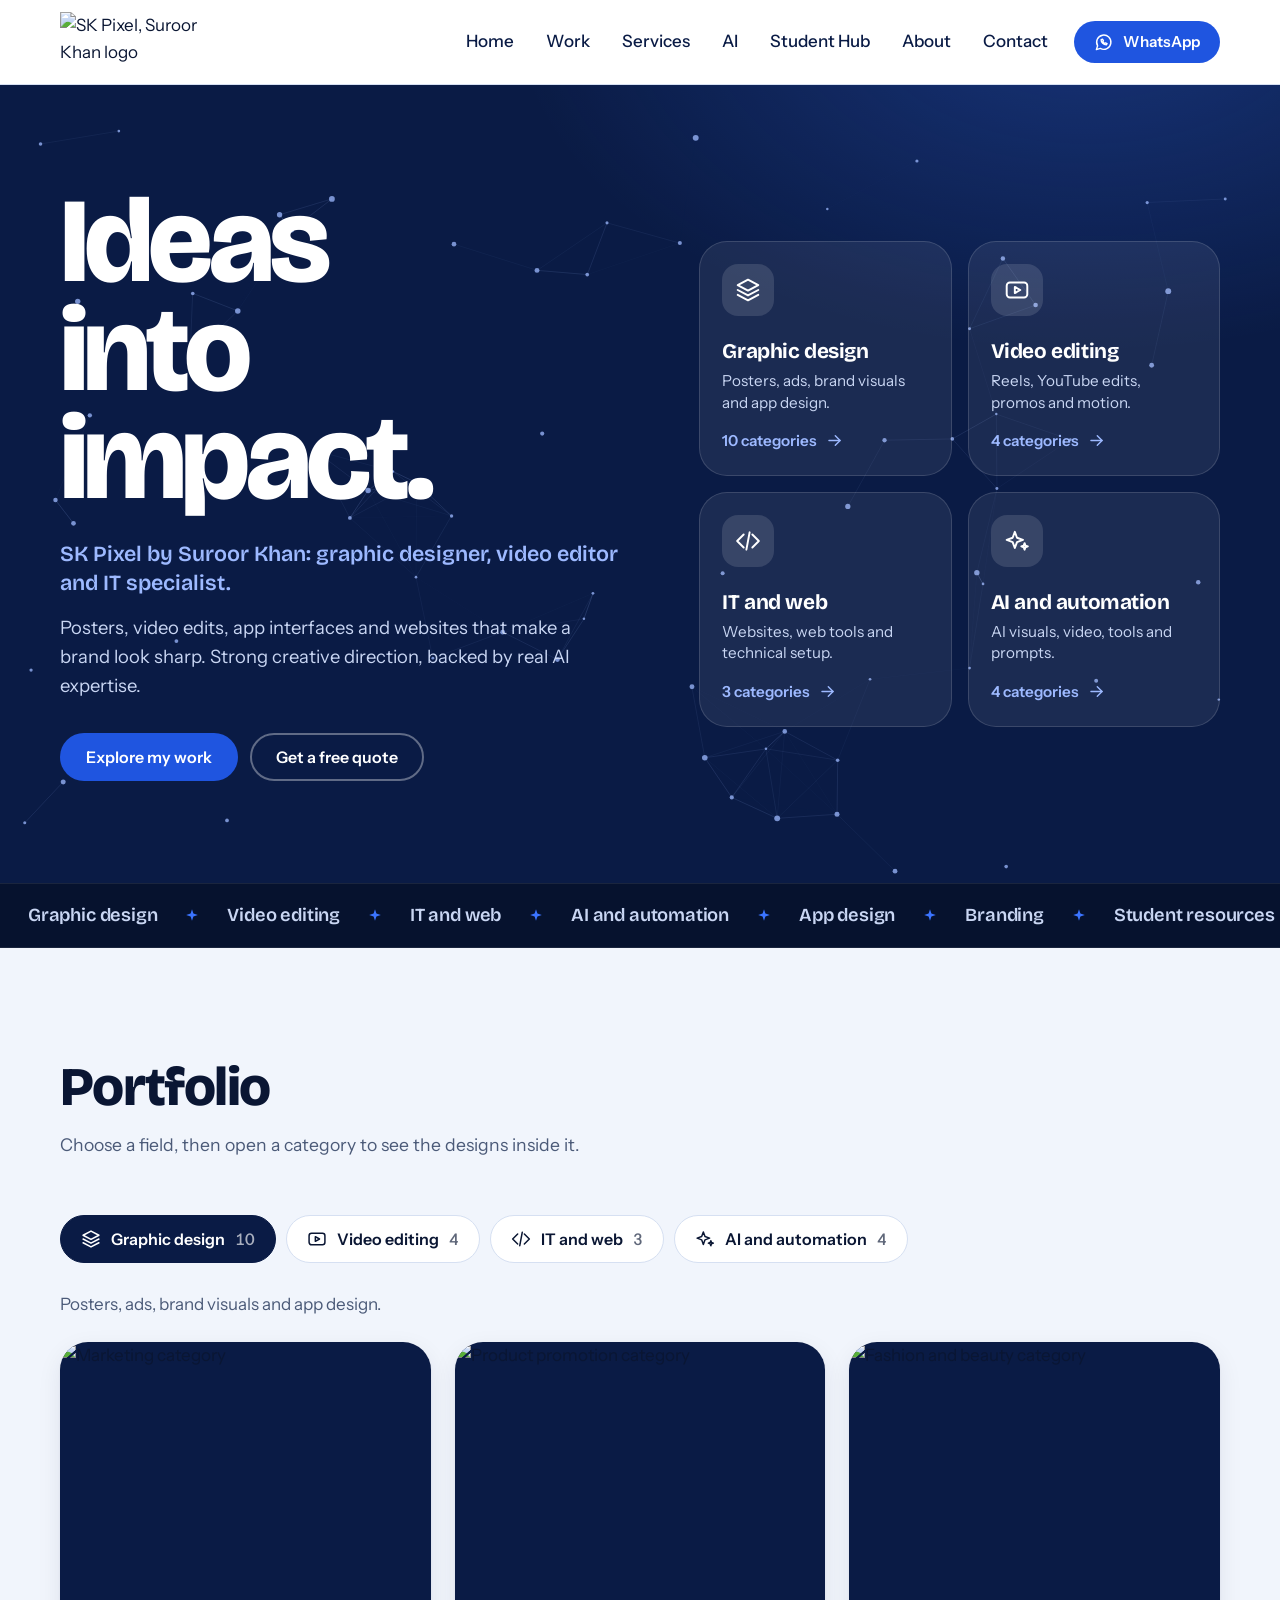
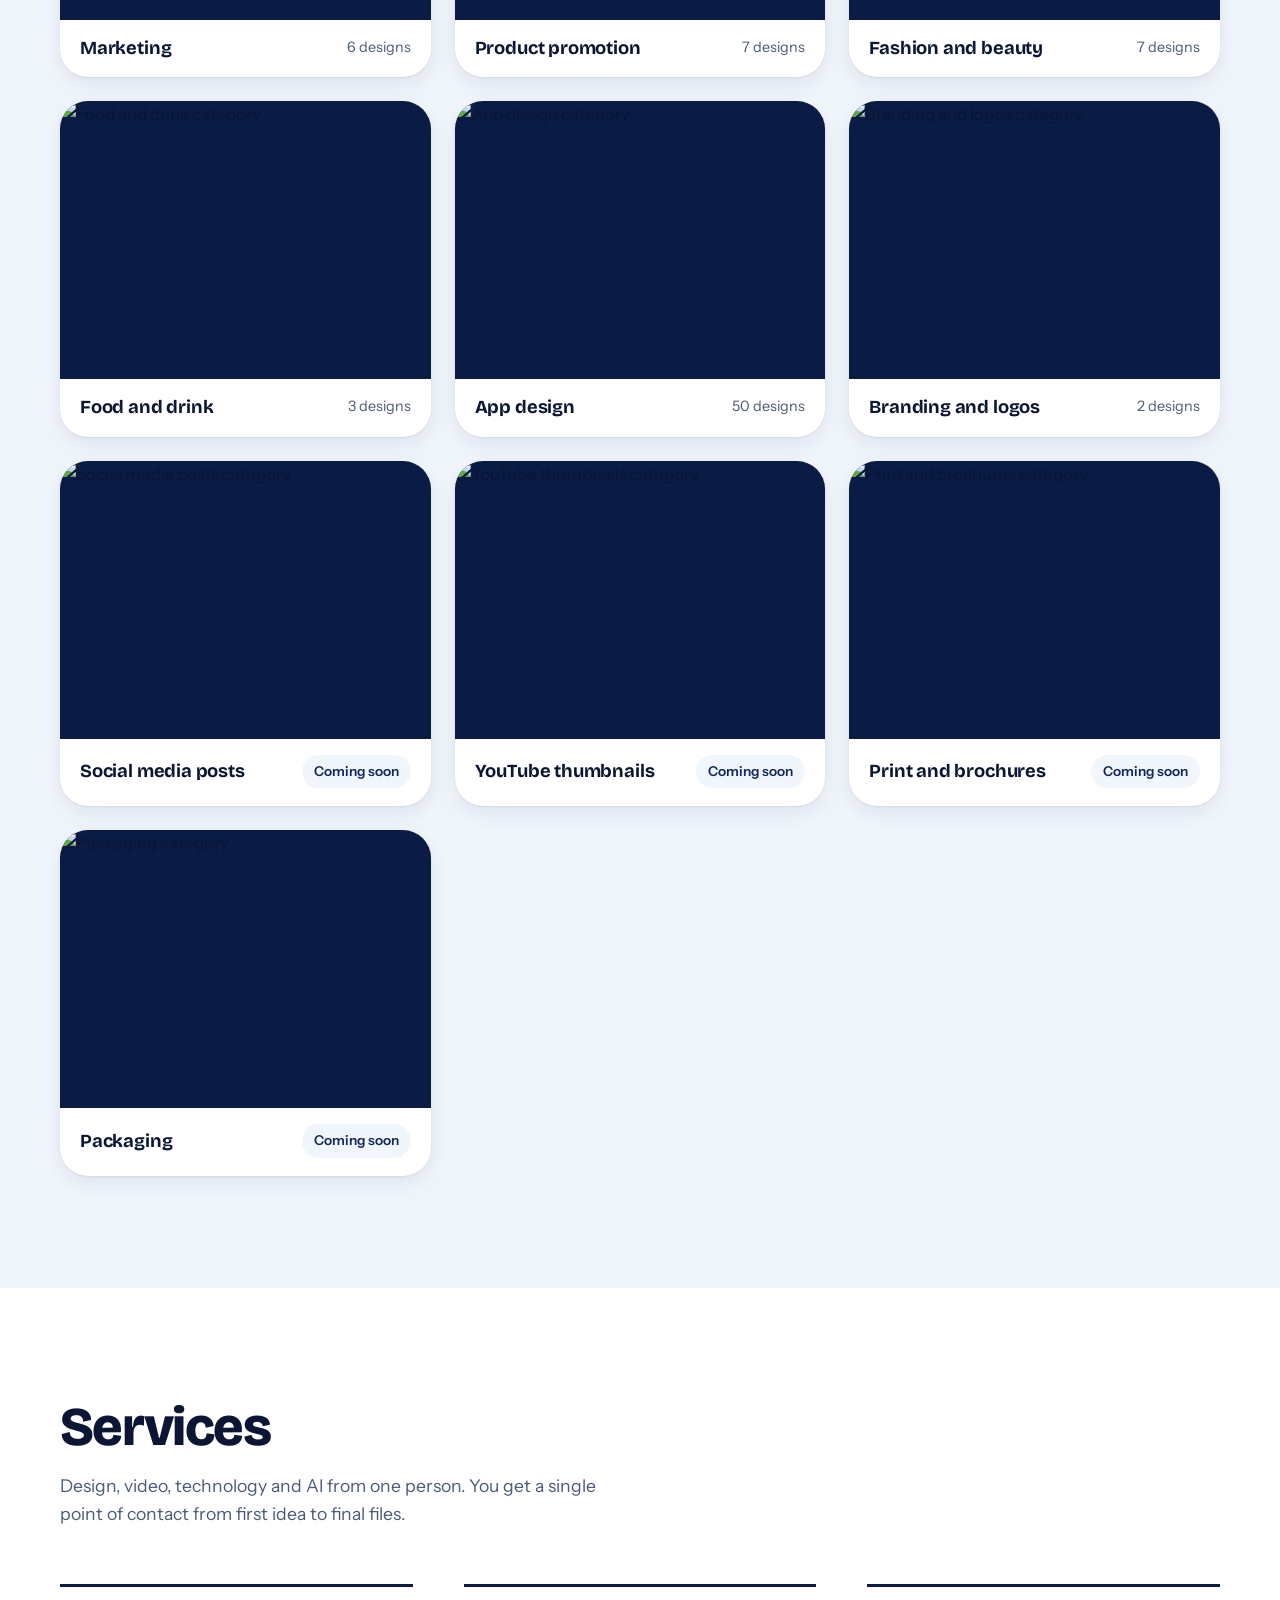
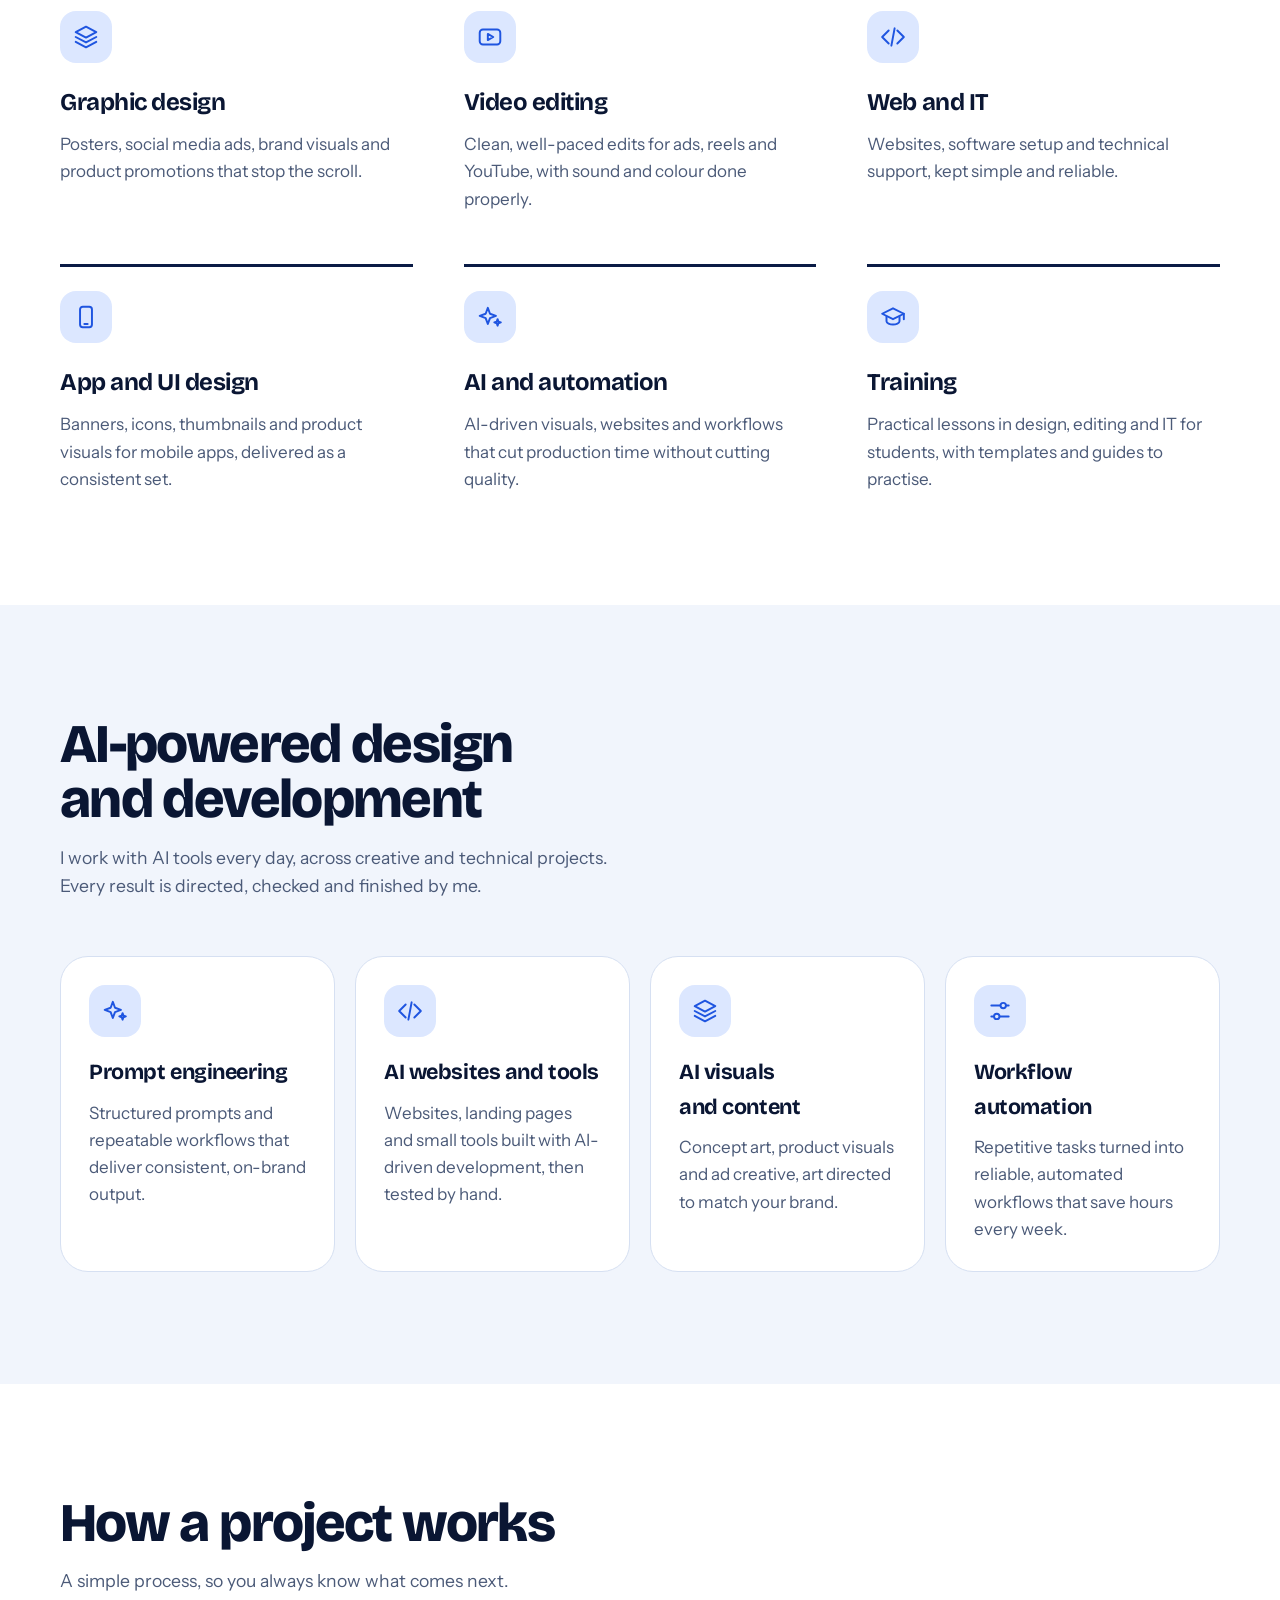
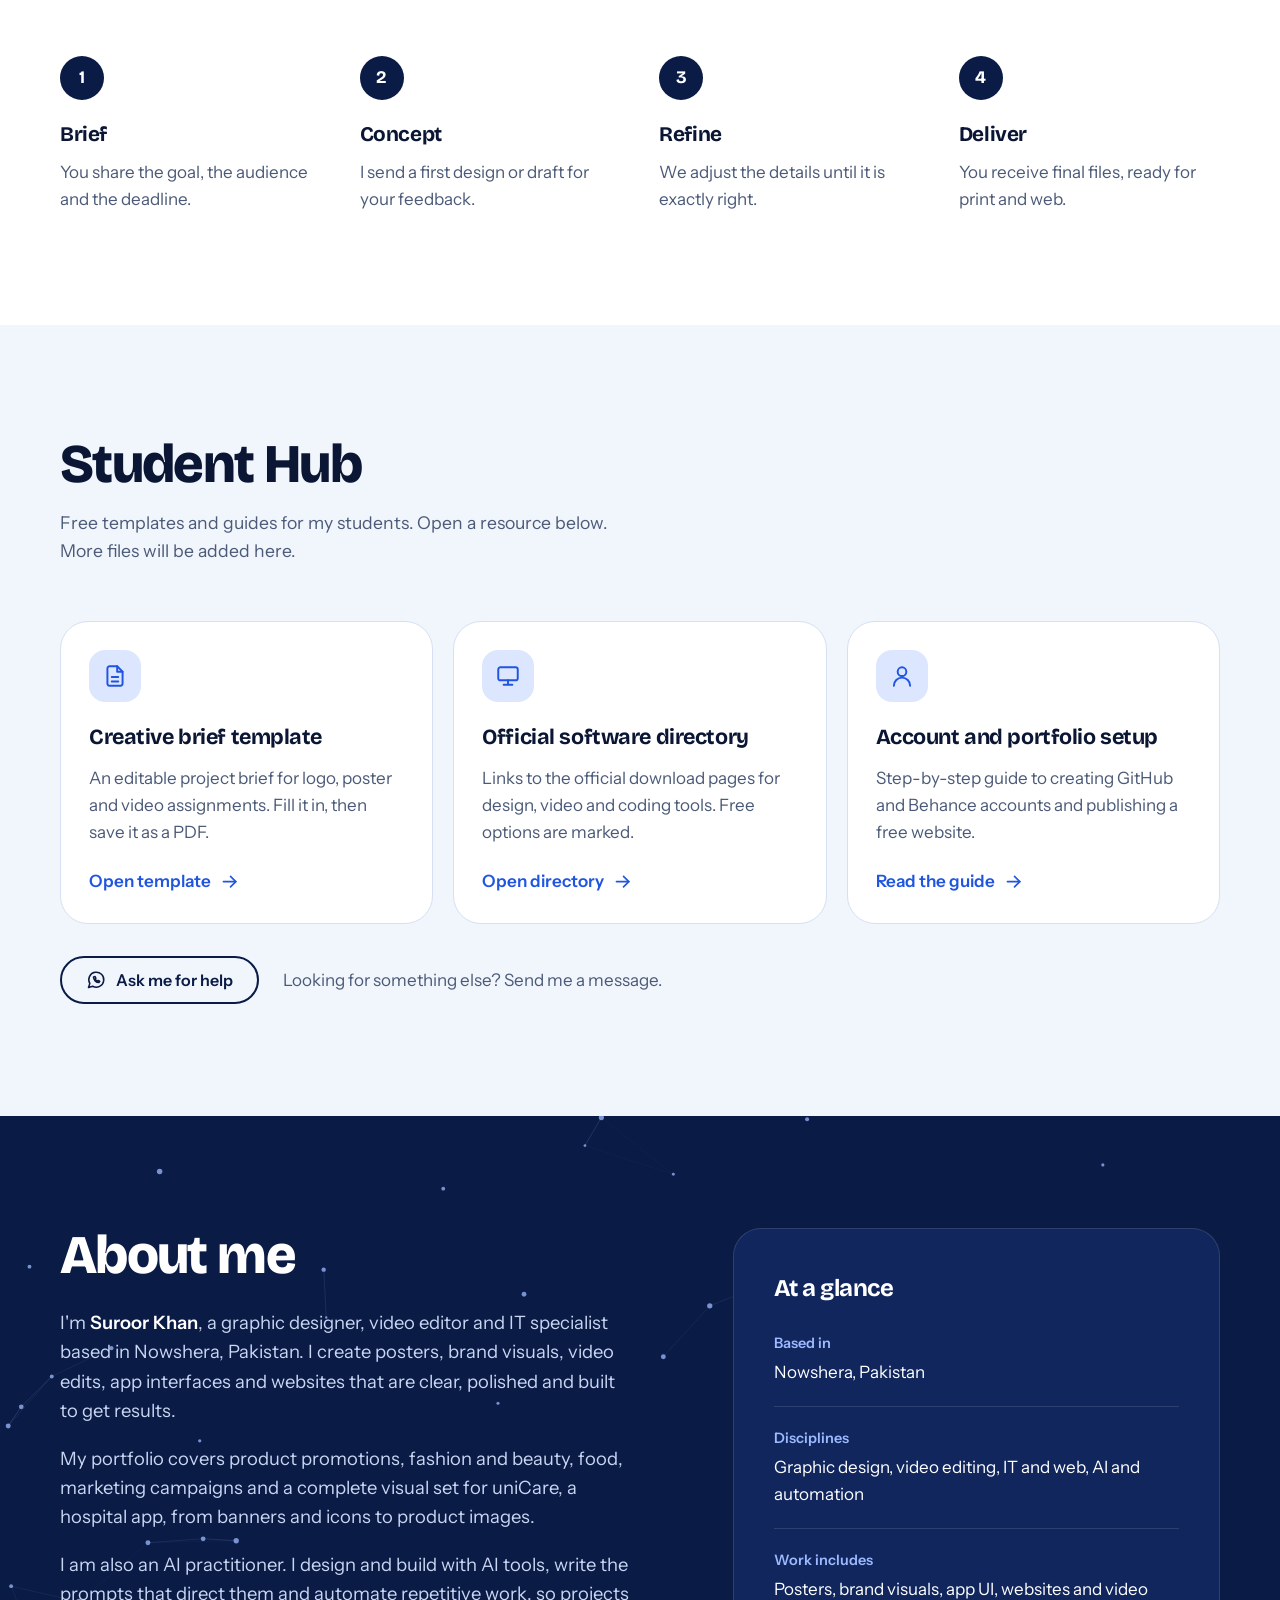
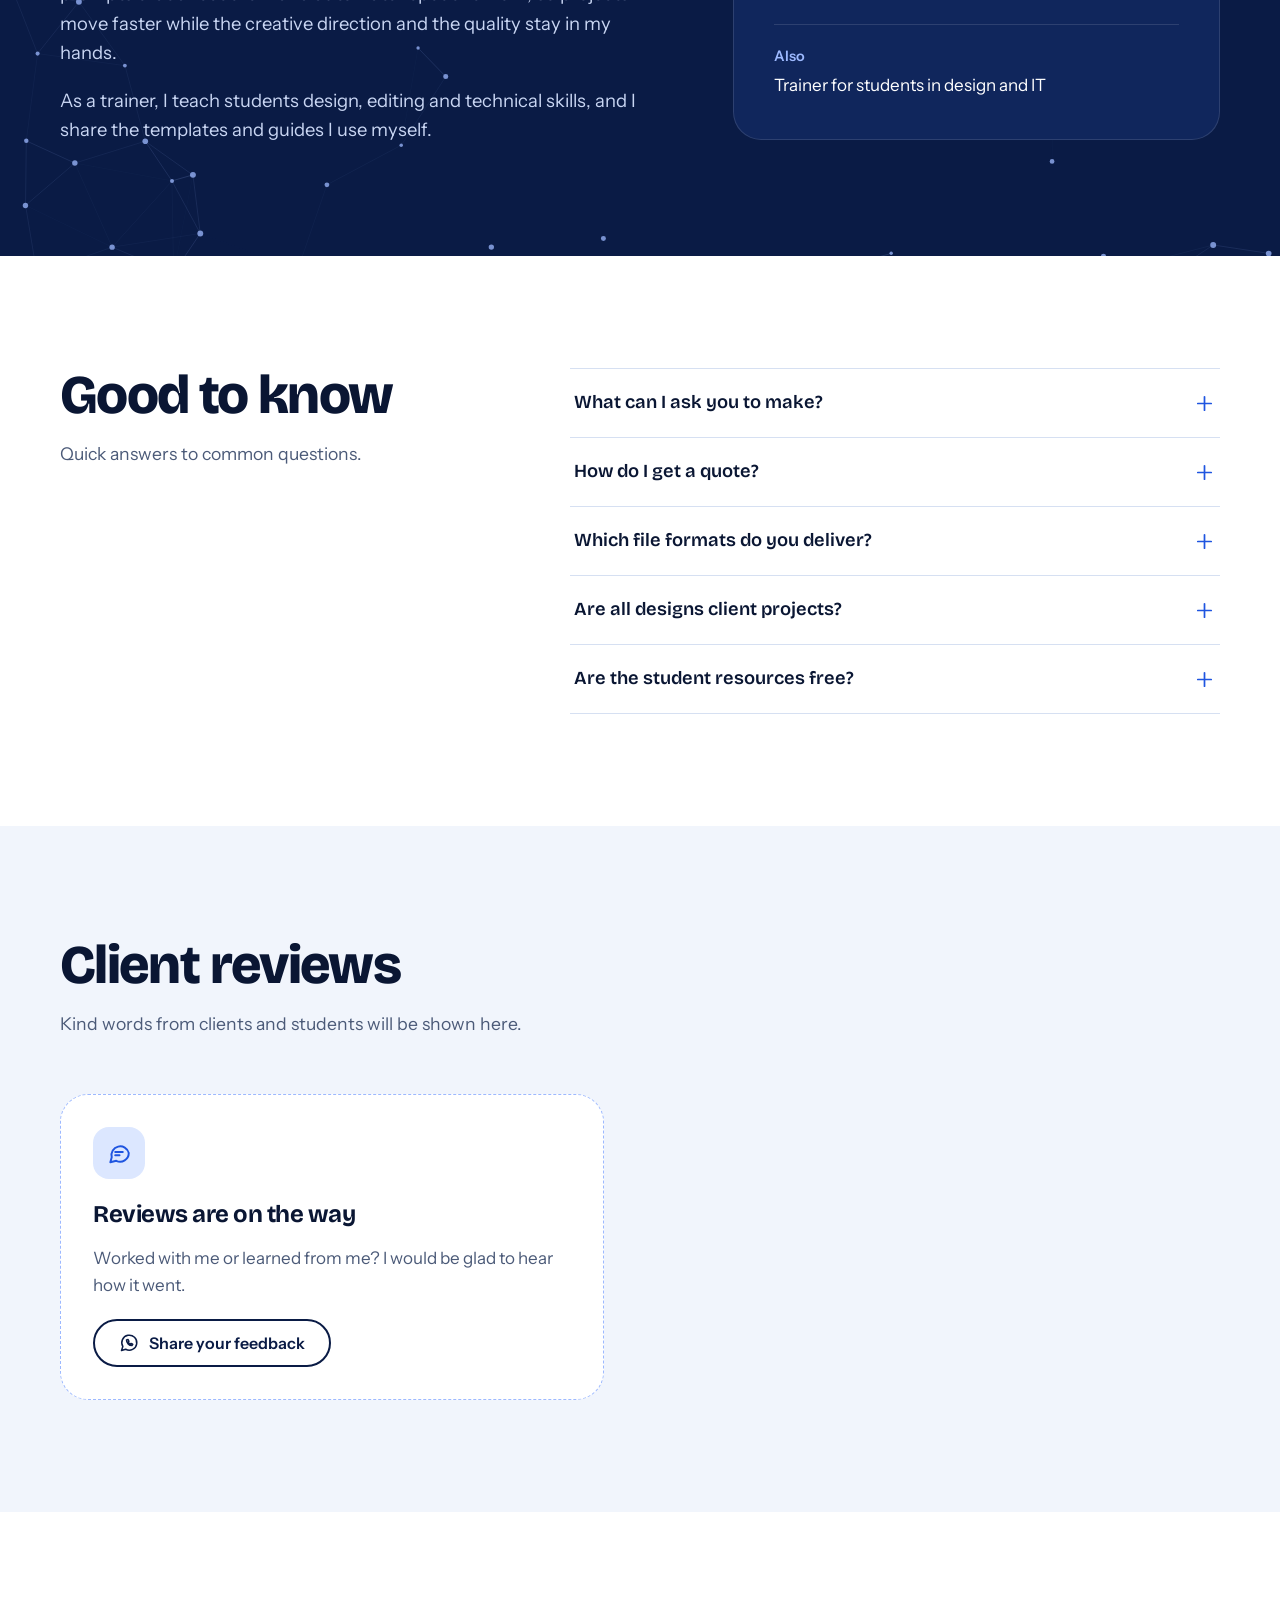
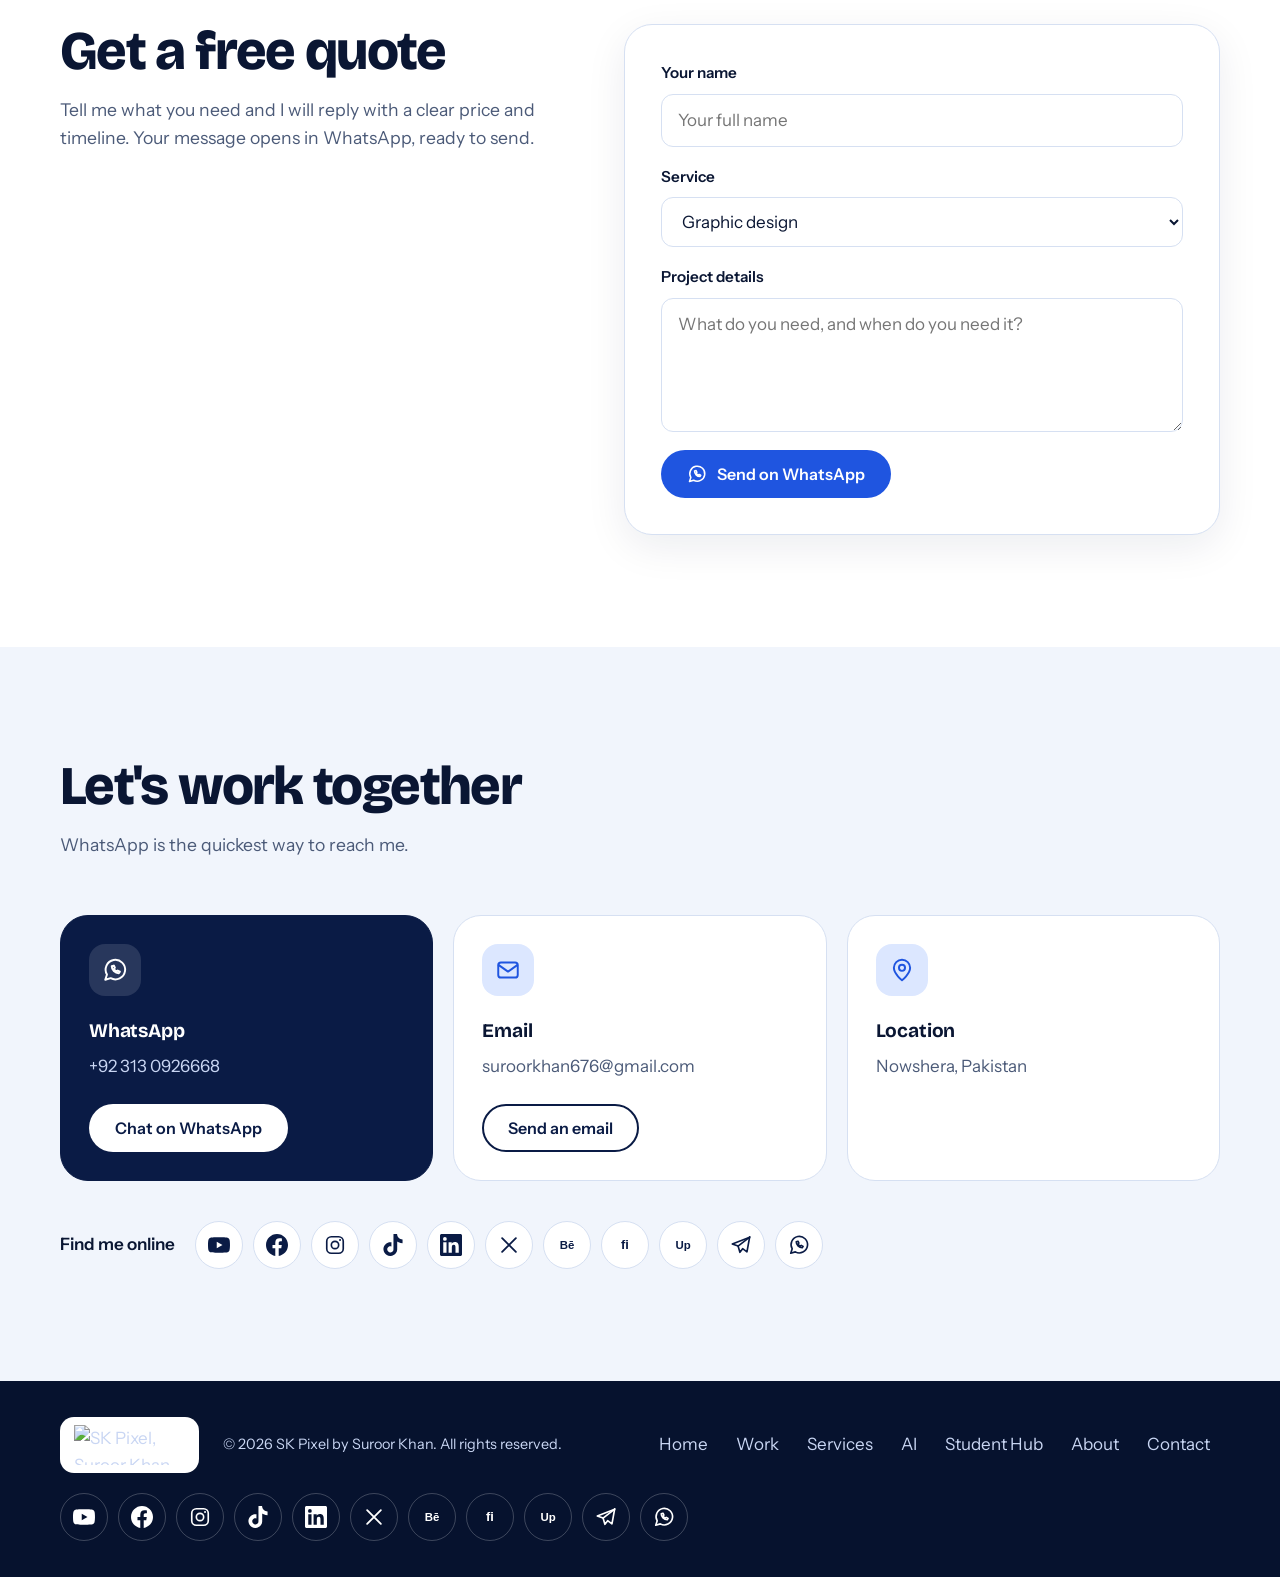
==== index.html @ ca590a4d "Add files via upload" ====
<!doctype html>
<html lang="en">
<head>
<meta charset="utf-8">
<meta name="viewport" content="width=device-width, initial-scale=1, viewport-fit=cover">
<meta name="claude:viewport-fit-sides" content="cover">
<title>SK Pixel | Graphic Designer, Video Editor &amp; IT Specialist in Nowshera</title>
<meta name="description" content="SK Pixel is the studio of Suroor Khan, a graphic designer, video editor and IT specialist in Nowshera, Pakistan. Posters, brand visuals, app design, video edits, websites and AI work, plus free guides for students.">
<meta name="author" content="Suroor Khan">
<meta name="robots" content="index,follow,max-image-preview:large">
<meta name="theme-color" content="#0a1b45">
<link rel="canonical" href="https://YOUR-SITE.com/">
<meta property="og:site_name" content="SK Pixel">
<meta property="og:title" content="SK Pixel | Suroor Khan, Graphic Designer, Video Editor and IT Specialist">
<meta property="og:description" content="Posters, brand visuals, app design, video edits, websites and AI work from Nowshera, Pakistan. Free guides for students in the Student Hub.">
<meta property="og:type" content="website">
<meta property="og:url" content="https://YOUR-SITE.com/">
<meta property="og:image" content="https://YOUR-SITE.com/og-image.png">
<meta property="og:image:width" content="1200">
<meta property="og:image:height" content="630">
<meta name="twitter:card" content="summary_large_image">
<meta name="twitter:title" content="SK Pixel | Suroor Khan">
<meta name="twitter:description" content="Graphic design, video editing, IT and AI work from Nowshera, Pakistan.">
<meta name="twitter:image" content="https://YOUR-SITE.com/og-image.png">
<link rel="icon" type="image/png" href="favicon.png">
<link rel="apple-touch-icon" href="apple-touch-icon.png">
<script type="application/ld+json">{"@context":"https://schema.org","@graph":[{"@type":"ProfessionalService","@id":"https://YOUR-SITE.com/#studio","name":"SK Pixel","alternateName":"SK Pixel by Suroor Khan","url":"https://YOUR-SITE.com/","image":"https://YOUR-SITE.com/og-image.png","description":"Graphic design, video editing, web and IT services and AI work from Nowshera, Pakistan.","email":"suroorkhan676@gmail.com","telephone":"+923130926668","address":{"@type":"PostalAddress","addressLocality":"Nowshera","addressRegion":"Khyber Pakhtunkhwa","addressCountry":"PK"},"areaServed":"Worldwide","founder":{"@id":"https://YOUR-SITE.com/#suroor"},"sameAs":["https://www.youtube.com/@SKPixel-Official"],"knowsAbout":["Graphic design","Video editing","Web design","App UI design","Artificial intelligence"]},{"@type":"Person","@id":"https://YOUR-SITE.com/#suroor","name":"Suroor Khan","jobTitle":"Graphic Designer, Video Editor and IT Specialist","url":"https://YOUR-SITE.com/","email":"suroorkhan676@gmail.com","telephone":"+923130926668","address":{"@type":"PostalAddress","addressLocality":"Nowshera","addressCountry":"PK"},"worksFor":{"@id":"https://YOUR-SITE.com/#studio"},"sameAs":["https://www.youtube.com/@SKPixel-Official"]}]}</script>
<link rel="preconnect" href="https://fonts.googleapis.com">
<link rel="preconnect" href="https://fonts.gstatic.com" crossorigin>
<link rel="stylesheet" href="https://fonts.googleapis.com/css2?family=Bricolage+Grotesque:opsz,wght@12..96,500;12..96,700;12..96,800&family=Instrument+Sans:wght@400;500;600&display=swap">
<link rel="stylesheet" href="style.css">
</head>
<body>
<svg width="0" height="0" style="position:absolute" aria-hidden="true" focusable="false">
  <defs>
    <symbol id="i-layers" viewBox="0 0 24 24"><g fill="none" stroke="currentColor" stroke-width="1.8" stroke-linecap="round" stroke-linejoin="round"><path d="m12 2.5 9.5 5-9.5 5-9.5-5 9.5-5z"/><path d="m2.5 12 9.5 5 9.5-5"/><path d="m2.5 16.5 9.5 5 9.5-5"/></g></symbol>
    <symbol id="i-video" viewBox="0 0 24 24"><g fill="none" stroke="currentColor" stroke-width="1.8" stroke-linecap="round" stroke-linejoin="round"><rect x="2.5" y="5" width="19" height="14" rx="3"/><path d="m10 9.2 5 2.8-5 2.8V9.2z"/></g></symbol>
    <symbol id="i-code" viewBox="0 0 24 24"><g fill="none" stroke="currentColor" stroke-width="1.8" stroke-linecap="round" stroke-linejoin="round"><path d="m16 18 6-6-6-6"/><path d="m8 6-6 6 6 6"/><path d="m13.5 4-3 16"/></g></symbol>
    <symbol id="i-spark" viewBox="0 0 24 24"><g fill="none" stroke="currentColor" stroke-width="1.8" stroke-linecap="round" stroke-linejoin="round"><path d="M10 3.5 12 9l5.5 2L12 13l-2 5.5L8 13l-5.5-2L8 9l2-5.5z"/><path d="m19 14 .8 2.2L22 17l-2.2.8L19 20l-.8-2.2L16 17l2.2-.8L19 14z"/></g></symbol>
    <symbol id="i-file" viewBox="0 0 24 24"><g fill="none" stroke="currentColor" stroke-width="1.8" stroke-linecap="round" stroke-linejoin="round"><path d="M14 3H7a2 2 0 0 0-2 2v14a2 2 0 0 0 2 2h10a2 2 0 0 0 2-2V8l-5-5z"/><path d="M14 3v5h5"/><path d="M9 13h6M9 17h6"/></g></symbol>
    <symbol id="i-monitor" viewBox="0 0 24 24"><g fill="none" stroke="currentColor" stroke-width="1.8" stroke-linecap="round" stroke-linejoin="round"><rect x="3" y="4" width="18" height="12" rx="2"/><path d="M8 20h8M12 16v4"/></g></symbol>
    <symbol id="i-user" viewBox="0 0 24 24"><g fill="none" stroke="currentColor" stroke-width="1.8" stroke-linecap="round" stroke-linejoin="round"><circle cx="12" cy="8" r="4"/><path d="M4.5 21a7.5 7.5 0 0 1 15 0"/></g></symbol>
    <symbol id="i-mail" viewBox="0 0 24 24"><g fill="none" stroke="currentColor" stroke-width="1.8" stroke-linecap="round" stroke-linejoin="round"><rect x="3" y="5" width="18" height="14" rx="2.5"/><path d="m3.5 7.5 8.5 6 8.5-6"/></g></symbol>
    <symbol id="i-pin" viewBox="0 0 24 24"><g fill="none" stroke="currentColor" stroke-width="1.8" stroke-linecap="round" stroke-linejoin="round"><path d="M19.5 10c0 5.5-7.5 11.5-7.5 11.5S4.5 15.500 4.500 10a7.500 7.500 0 0 1 15 0z"/><circle cx="12" cy="10" r="2.800"/></g></symbol>
    <symbol id="i-x" viewBox="0 0 24 24"><g fill="none" stroke="currentColor" stroke-width="2" stroke-linecap="round" stroke-linejoin="round"><path d="M6 6l12 12M18 6 6 18"/></g></symbol>
    <symbol id="i-prev" viewBox="0 0 24 24"><g fill="none" stroke="currentColor" stroke-width="2" stroke-linecap="round" stroke-linejoin="round"><path d="m15 5-7 7 7 7"/></g></symbol>
    <symbol id="i-next" viewBox="0 0 24 24"><g fill="none" stroke="currentColor" stroke-width="2" stroke-linecap="round" stroke-linejoin="round"><path d="m9 5 7 7-7 7"/></g></symbol>
    <symbol id="i-menu" viewBox="0 0 24 24"><g fill="none" stroke="currentColor" stroke-width="2" stroke-linecap="round" stroke-linejoin="round"><path d="M4 7h16M4 12h16M4 17h16"/></g></symbol>
    <symbol id="i-phone" viewBox="0 0 24 24"><g fill="none" stroke="currentColor" stroke-width="1.8" stroke-linecap="round" stroke-linejoin="round"><rect x="6.5" y="2.5" width="11" height="19" rx="2.5"/><path d="M10.5 18.5h3"/></g></symbol>
    <symbol id="i-cap" viewBox="0 0 24 24"><g fill="none" stroke="currentColor" stroke-width="1.8" stroke-linecap="round" stroke-linejoin="round"><path d="m2 9 10-5 10 5-10 5L2 9z"/><path d="M6 11.5V16c0 1.5 3 3 6 3s6-1.5 6-3v-4.5"/><path d="M22 9v5"/></g></symbol>
    <symbol id="i-gear" viewBox="0 0 24 24"><g fill="none" stroke="currentColor" stroke-width="1.8" stroke-linecap="round" stroke-linejoin="round"><path d="M4 7h8M18 7h2M4 17h2M12 17h8"/><circle cx="15" cy="7" r="2.5"/><circle cx="9" cy="17" r="2.5"/></g></symbol>
    <symbol id="i-quote" viewBox="0 0 24 24"><g fill="none" stroke="currentColor" stroke-width="1.8" stroke-linecap="round" stroke-linejoin="round"><path d="M21 12a8 8 0 0 1-11.500 7.200L4 20.500l1.300-4.600A8 8 0 1 1 21 12z"/><path d="M8.500 11h7M8.500 14h4"/></g></symbol>
    <symbol id="s-wa" viewBox="0 0 24 24"><g fill="none" stroke="currentColor" stroke-width="1.8" stroke-linecap="round" stroke-linejoin="round"><path d="M3 21l1.6-4.800A9 9 0 1 1 8 19.500L3 21z"/><path d="M9 8.500c0 3.500 3 6.500 6.500 6.500l1-1.500-2-1-1 .8c-1-.4-2-1.400-2.400-2.400l.8-1-1-2L9 8.500z"/></g></symbol>
    <symbol id="s-ig" viewBox="0 0 24 24"><g fill="none" stroke="currentColor" stroke-width="1.8" stroke-linecap="round" stroke-linejoin="round"><rect x="3" y="3" width="18" height="18" rx="5"/><circle cx="12" cy="12" r="4"/></g><circle cx="17.500" cy="6.500" r="1.100" fill="currentColor"/></symbol>
    <symbol id="s-yt" viewBox="0 0 24 24"><path fill="currentColor" d="M23.498 6.186a3.016 3.016 0 0 0-2.122-2.136C19.505 3.545 12 3.545 12 3.545s-7.505 0-9.377.505A3.017 3.017 0 0 0 .502 6.186C0 8.07 0 12 0 12s0 3.930.502 5.814a3.016 3.016 0 0 0 2.122 2.136c1.871.505 9.376.505 9.376.505s7.505 0 9.377-.505a3.015 3.015 0 0 0 2.122-2.136C24 15.930 24 12 24 12s0-3.930-.502-5.814zM9.545 15.568V8.432L15.818 12l-6.273 3.568z"/></symbol>
    <symbol id="s-fb" viewBox="0 0 24 24"><path fill="currentColor" d="M24 12.073c0-6.627-5.373-12-12-12s-12 5.373-12 12c0 5.990 4.388 10.954 10.125 11.854v-8.385H7.078v-3.470h3.047V9.430c0-3.007 1.792-4.669 4.533-4.669 1.312 0 2.686.235 2.686.235v2.953H15.830c-1.491 0-1.956.925-1.956 1.874v2.250h3.328l-.532 3.470h-2.796v8.385C19.612 23.027 24 18.062 24 12.073z"/></symbol>
    <symbol id="s-in" viewBox="0 0 24 24"><path fill="currentColor" d="M20.447 20.452h-3.554v-5.569c0-1.328-.027-3.037-1.852-3.037-1.853 0-2.136 1.445-2.136 2.939v5.667H9.351V9h3.414v1.561h.046c.477-.9 1.637-1.850 3.370-1.850 3.601 0 4.267 2.370 4.267 5.455v6.286zM5.337 7.433a2.062 2.062 0 0 1-2.063-2.065 2.064 2.064 0 1 1 2.063 2.065zm1.782 13.019H3.555V9h3.564v11.452zM22.225 0H1.771C.792 0 0 .774 0 1.729v20.542C0 23.227.792 24 1.771 24h20.451C23.200 24 24 23.227 24 22.271V1.729C24 .774 23.200 0 22.222 0h.003z"/></symbol>
    <symbol id="s-tt" viewBox="0 0 24 24"><path fill="currentColor" d="M12.525.02c1.310-.02 2.610-.01 3.910-.02.080 1.530.630 3.090 1.750 4.170 1.120 1.110 2.700 1.620 4.240 1.790v4.030c-1.440-.05-2.890-.35-4.200-.97-.57-.26-1.100-.59-1.620-.93-.01 2.920.01 5.840-.02 8.750-.08 1.400-.54 2.790-1.350 3.940-1.310 1.920-3.580 3.170-5.910 3.210-1.430.08-2.860-.31-4.080-1.030-2.020-1.190-3.440-3.370-3.650-5.710-.02-.5-.03-1-.01-1.490.18-1.900 1.120-3.720 2.580-4.960 1.660-1.440 3.980-2.130 6.150-1.720.02 1.480-.04 2.960-.04 4.440-.99-.32-2.150-.23-3.020.37-.63.41-1.110 1.040-1.360 1.750-.21.51-.15 1.070-.14 1.610.24 1.640 1.820 3.020 3.500 2.870 1.120-.01 2.190-.66 2.770-1.610.19-.33.4-.67.41-1.060.1-1.790.06-3.570.07-5.360.01-4.030-.01-8.050.02-12.070z"/></symbol>
    <symbol id="i-megaphone" viewBox="0 0 24 24"><g fill="none" stroke="currentColor" stroke-width="1.8" stroke-linecap="round" stroke-linejoin="round"><path d="M3 10v4a1 1 0 0 0 1 1h2.5l5.500 4V5L6.500 9H4a1 1 0 0 0-1 1z"/><path d="M15.500 9a4 4 0 0 1 0 6"/><path d="M18.500 6.500a8 8 0 0 1 0 11"/></g></symbol>
    <symbol id="i-box" viewBox="0 0 24 24"><g fill="none" stroke="currentColor" stroke-width="1.8" stroke-linecap="round" stroke-linejoin="round"><path d="M12 2.5 3.500 7v10l8.500 4.500L20.500 17V7L12 2.500z"/><path d="M3.500 7 12 11.500 20.500 7M12 11.500v10"/></g></symbol>
    <symbol id="i-image" viewBox="0 0 24 24"><g fill="none" stroke="currentColor" stroke-width="1.8" stroke-linecap="round" stroke-linejoin="round"><rect x="3" y="4" width="18" height="16" rx="2.500"/><circle cx="9" cy="10" r="1.800"/><path d="m4 18 5-5 4 4 3-3 4 4"/></g></symbol>
    <symbol id="i-share" viewBox="0 0 24 24"><g fill="none" stroke="currentColor" stroke-width="1.8" stroke-linecap="round" stroke-linejoin="round"><circle cx="6" cy="12" r="2.500"/><circle cx="18" cy="6" r="2.500"/><circle cx="18" cy="18" r="2.500"/><path d="m8.200 10.800 7.600-3.600M8.200 13.200l7.600 3.600"/></g></symbol>
    <symbol id="i-play" viewBox="0 0 24 24"><g fill="none" stroke="currentColor" stroke-width="1.8" stroke-linecap="round" stroke-linejoin="round"><circle cx="12" cy="12" r="9.500"/><path d="m10 8.500 5.500 3.500-5.500 3.500v-7z"/></g></symbol>
    <symbol id="i-globe" viewBox="0 0 24 24"><g fill="none" stroke="currentColor" stroke-width="1.8" stroke-linecap="round" stroke-linejoin="round"><circle cx="12" cy="12" r="9.500"/><path d="M2.500 12h19"/><path d="M12 2.500c3 3.500 3 15.500 0 19M12 2.500c-3 3.500-3 15.500 0 19"/></g></symbol>
    <symbol id="i-arrow" viewBox="0 0 24 24"><g fill="none" stroke="currentColor" stroke-width="1.8" stroke-linecap="round" stroke-linejoin="round"><path d="M5 12h14"/><path d="m13 6 6 6-6 6"/></g></symbol>
    <symbol id="i-back" viewBox="0 0 24 24"><g fill="none" stroke="currentColor" stroke-width="1.8" stroke-linecap="round" stroke-linejoin="round"><path d="M19 12H5"/><path d="m11 6-6 6 6 6"/></g></symbol>
    <symbol id="i-plus" viewBox="0 0 24 24"><g fill="none" stroke="currentColor" stroke-width="1.8" stroke-linecap="round" stroke-linejoin="round"><path d="M12 5v14M5 12h14"/></g></symbol>
    <symbol id="s-be" viewBox="0 0 24 24"><text x="12" y="16.5" text-anchor="middle" font-family="Arial, Helvetica, sans-serif" font-weight="800" font-size="12.5" fill="currentColor">B&#275;</text></symbol>
    <symbol id="s-fv" viewBox="0 0 24 24"><text x="12" y="16.5" text-anchor="middle" font-family="Arial, Helvetica, sans-serif" font-weight="800" font-size="14" fill="currentColor">fi</text></symbol>
    <symbol id="s-up" viewBox="0 0 24 24"><text x="12" y="16.5" text-anchor="middle" font-family="Arial, Helvetica, sans-serif" font-weight="800" font-size="12.5" fill="currentColor">Up</text></symbol>
    <symbol id="s-tg" viewBox="0 0 24 24"><g fill="none" stroke="currentColor" stroke-width="1.8" stroke-linecap="round" stroke-linejoin="round"><path d="M21.5 3.5 2.5 10.8l6.3 2.4L10.800 20l3-4 4.700 3.500 3-16.500z"/><path d="m8.800 13.200 12.700-9.700"/></g></symbol>
    <symbol id="s-x" viewBox="0 0 24 24"><g fill="none" stroke="currentColor" stroke-width="2" stroke-linecap="round"><path d="M4.500 4.500l15 15M19.500 4.500l-15 15"/></g></symbol>
  </defs>
</svg>

<a class="skip" href="#main">Skip to content</a>

<header class="site-header">
  <div class="wrap header-row">
    <a class="brand" href="#top" aria-label="SK Pixel, Suroor Khan, home">
      <img src="images/logo.webp" width="720" height="260" alt="SK Pixel, Suroor Khan logo">
    </a>
    <button class="menu-toggle" type="button" aria-expanded="false" aria-controls="site-nav" aria-label="Menu">
      <svg class="icon" aria-hidden="true"><use href="#i-menu"/></svg>
    </button>
    <nav class="nav" id="site-nav" aria-label="Main">
      <a href="#top" data-home>Home</a>
      <a href="#work">Work</a>
      <a href="#services">Services</a>
      <a href="#ai">AI</a>
      <a href="#student-hub">Student Hub</a>
      <a href="#about">About</a>
      <a href="#contact">Contact</a>
      <a class="btn btn-primary" href="https://wa.me/923130926668?text=Hi%20Suroor%2C%20I%20found%20you%20through%20your%20website." target="_blank" rel="noopener">
        <svg class="icon" aria-hidden="true"><use href="#s-wa"/></svg>WhatsApp
      </a>
    </nav>
  </div>
</header>

<main id="main">
  <section class="hero" id="top">
    <canvas class="particles" aria-hidden="true"></canvas>
    <div class="wrap hero-grid">
      <div class="hero-copy">
        <h1><span>Ideas</span> <span>into</span> <span>impact.</span></h1>
        <p class="hero-role">SK Pixel by Suroor Khan: graphic designer, video editor and IT specialist.</p>
        <p class="hero-text">Posters, video edits, app interfaces and websites that make a brand look sharp. Strong creative direction, backed by real AI expertise.</p>
        <div class="hero-actions">
          <a class="btn btn-primary" href="#work">Explore my work</a>
          <a class="btn btn-ghost" href="#quote">Get a free quote</a>
        </div>
      </div>
      <div class="field-tiles">
        <a class="field-tile" href="#work" data-field="graphic"><span class="service-icon"><svg class="icon" aria-hidden="true"><use href="#i-layers"/></svg></span><b>Graphic design</b><span class="tile-line">Posters, ads, brand visuals and app design.</span><span class="tile-count">10 categories<svg class="icon" aria-hidden="true"><use href="#i-arrow"/></svg></span></a><a class="field-tile" href="#work" data-field="video"><span class="service-icon"><svg class="icon" aria-hidden="true"><use href="#i-video"/></svg></span><b>Video editing</b><span class="tile-line">Reels, YouTube edits, promos and motion.</span><span class="tile-count">4 categories<svg class="icon" aria-hidden="true"><use href="#i-arrow"/></svg></span></a><a class="field-tile" href="#work" data-field="it"><span class="service-icon"><svg class="icon" aria-hidden="true"><use href="#i-code"/></svg></span><b>IT and web</b><span class="tile-line">Websites, web tools and technical setup.</span><span class="tile-count">3 categories<svg class="icon" aria-hidden="true"><use href="#i-arrow"/></svg></span></a><a class="field-tile" href="#work" data-field="ai"><span class="service-icon"><svg class="icon" aria-hidden="true"><use href="#i-spark"/></svg></span><b>AI and automation</b><span class="tile-line">AI visuals, video, tools and prompts.</span><span class="tile-count">4 categories<svg class="icon" aria-hidden="true"><use href="#i-arrow"/></svg></span></a>
      </div>
    </div>
  </section>

  <div class="ticker" aria-hidden="true">
    <div class="ticker-track">
      <div class="ticker-set"><span>Graphic design</span><svg class="icon" viewBox="0 0 24 24"><path fill="currentColor" d="M12 2l2.4 7.6L22 12l-7.6 2.400L12 22l-2.400-7.600L2 12l7.600-2.400z"/></svg><span>Video editing</span><svg class="icon" viewBox="0 0 24 24"><path fill="currentColor" d="M12 2l2.4 7.6L22 12l-7.6 2.400L12 22l-2.400-7.600L2 12l7.600-2.400z"/></svg><span>IT and web</span><svg class="icon" viewBox="0 0 24 24"><path fill="currentColor" d="M12 2l2.4 7.6L22 12l-7.6 2.400L12 22l-2.400-7.600L2 12l7.600-2.400z"/></svg><span>AI and automation</span><svg class="icon" viewBox="0 0 24 24"><path fill="currentColor" d="M12 2l2.4 7.6L22 12l-7.6 2.400L12 22l-2.400-7.600L2 12l7.600-2.400z"/></svg><span>App design</span><svg class="icon" viewBox="0 0 24 24"><path fill="currentColor" d="M12 2l2.4 7.6L22 12l-7.6 2.400L12 22l-2.400-7.600L2 12l7.600-2.400z"/></svg><span>Branding</span><svg class="icon" viewBox="0 0 24 24"><path fill="currentColor" d="M12 2l2.4 7.6L22 12l-7.6 2.400L12 22l-2.400-7.600L2 12l7.600-2.400z"/></svg><span>Student resources</span><svg class="icon" viewBox="0 0 24 24"><path fill="currentColor" d="M12 2l2.4 7.6L22 12l-7.6 2.400L12 22l-2.400-7.600L2 12l7.600-2.400z"/></svg></div>
      <div class="ticker-set"><span>Graphic design</span><svg class="icon" viewBox="0 0 24 24"><path fill="currentColor" d="M12 2l2.4 7.6L22 12l-7.6 2.400L12 22l-2.400-7.600L2 12l7.600-2.400z"/></svg><span>Video editing</span><svg class="icon" viewBox="0 0 24 24"><path fill="currentColor" d="M12 2l2.4 7.6L22 12l-7.6 2.400L12 22l-2.400-7.600L2 12l7.600-2.400z"/></svg><span>IT and web</span><svg class="icon" viewBox="0 0 24 24"><path fill="currentColor" d="M12 2l2.4 7.6L22 12l-7.6 2.400L12 22l-2.400-7.600L2 12l7.600-2.400z"/></svg><span>AI and automation</span><svg class="icon" viewBox="0 0 24 24"><path fill="currentColor" d="M12 2l2.4 7.6L22 12l-7.6 2.400L12 22l-2.400-7.600L2 12l7.600-2.400z"/></svg><span>App design</span><svg class="icon" viewBox="0 0 24 24"><path fill="currentColor" d="M12 2l2.4 7.6L22 12l-7.6 2.400L12 22l-2.400-7.600L2 12l7.600-2.400z"/></svg><span>Branding</span><svg class="icon" viewBox="0 0 24 24"><path fill="currentColor" d="M12 2l2.4 7.6L22 12l-7.6 2.400L12 22l-2.400-7.600L2 12l7.600-2.400z"/></svg><span>Student resources</span><svg class="icon" viewBox="0 0 24 24"><path fill="currentColor" d="M12 2l2.4 7.6L22 12l-7.6 2.400L12 22l-2.400-7.600L2 12l7.600-2.400z"/></svg></div>
    </div>
  </div>

  <section class="section section-mist" id="work">
    <div class="wrap">
      <div id="work-index">
        <div class="section-head">
          <h2>Portfolio</h2>
          <p>Choose a field, then open a category to see the designs inside it.</p>
        </div>
        <div class="tabs" role="tablist" aria-label="Fields">
          <button class="tab" type="button" role="tab" id="tab-graphic" aria-controls="panel-graphic" aria-selected="true" data-field="graphic"><svg class="icon" aria-hidden="true"><use href="#i-layers"/></svg>Graphic design<span class="chip-count">10</span></button><button class="tab" type="button" role="tab" id="tab-video" aria-controls="panel-video" aria-selected="false" data-field="video"><svg class="icon" aria-hidden="true"><use href="#i-video"/></svg>Video editing<span class="chip-count">4</span></button><button class="tab" type="button" role="tab" id="tab-it" aria-controls="panel-it" aria-selected="false" data-field="it"><svg class="icon" aria-hidden="true"><use href="#i-code"/></svg>IT and web<span class="chip-count">3</span></button><button class="tab" type="button" role="tab" id="tab-ai" aria-controls="panel-ai" aria-selected="false" data-field="ai"><svg class="icon" aria-hidden="true"><use href="#i-spark"/></svg>AI and automation<span class="chip-count">4</span></button>
        </div>
        <div class="tab-panel" role="tabpanel" id="panel-graphic" aria-labelledby="tab-graphic"><p class="panel-intro">Posters, ads, brand visuals and app design.</p><div class="cat-grid"><a class="cat-card" href="#work-marketing" data-cat="marketing"><span class="cat-cover"><img src="images/covers/marketing.webp" width="640" height="480" loading="lazy" alt="Marketing category"></span><span class="cat-body"><span class="cat-title">Marketing</span><span class="cat-count">6 designs</span></span></a><a class="cat-card" href="#work-promotion" data-cat="promotion"><span class="cat-cover"><img src="images/covers/promotion.webp" width="640" height="480" loading="lazy" alt="Product promotion category"></span><span class="cat-body"><span class="cat-title">Product promotion</span><span class="cat-count">7 designs</span></span></a><a class="cat-card" href="#work-fashion" data-cat="fashion"><span class="cat-cover"><img src="images/covers/fashion.webp" width="640" height="480" loading="lazy" alt="Fashion and beauty category"></span><span class="cat-body"><span class="cat-title">Fashion and beauty</span><span class="cat-count">7 designs</span></span></a><a class="cat-card" href="#work-food" data-cat="food"><span class="cat-cover"><img src="images/covers/food.webp" width="640" height="480" loading="lazy" alt="Food and drink category"></span><span class="cat-body"><span class="cat-title">Food and drink</span><span class="cat-count">3 designs</span></span></a><a class="cat-card" href="#work-app" data-cat="app"><span class="cat-cover"><img src="images/covers/app.webp" width="640" height="480" loading="lazy" alt="App design category"></span><span class="cat-body"><span class="cat-title">App design</span><span class="cat-count">50 designs</span></span></a><a class="cat-card" href="#work-branding" data-cat="branding"><span class="cat-cover"><img src="images/covers/branding.webp" width="640" height="480" loading="lazy" alt="Branding and logos category"></span><span class="cat-body"><span class="cat-title">Branding and logos</span><span class="cat-count">2 designs</span></span></a><a class="cat-card" href="#work-social" data-cat="social"><span class="cat-cover"><img src="images/covers/social.webp" width="640" height="480" loading="lazy" alt="Social media posts category"></span><span class="cat-body"><span class="cat-title">Social media posts</span><span class="pill">Coming soon</span></span></a><a class="cat-card" href="#work-thumbnails" data-cat="thumbnails"><span class="cat-cover"><img src="images/covers/thumbnails.webp" width="640" height="480" loading="lazy" alt="YouTube thumbnails category"></span><span class="cat-body"><span class="cat-title">YouTube thumbnails</span><span class="pill">Coming soon</span></span></a><a class="cat-card" href="#work-print" data-cat="print"><span class="cat-cover"><img src="images/covers/print.webp" width="640" height="480" loading="lazy" alt="Print and brochures category"></span><span class="cat-body"><span class="cat-title">Print and brochures</span><span class="pill">Coming soon</span></span></a><a class="cat-card" href="#work-packaging" data-cat="packaging"><span class="cat-cover"><img src="images/covers/packaging.webp" width="640" height="480" loading="lazy" alt="Packaging category"></span><span class="cat-body"><span class="cat-title">Packaging</span><span class="pill">Coming soon</span></span></a></div></div><div class="tab-panel" role="tabpanel" id="panel-video" aria-labelledby="tab-video" hidden><p class="panel-intro">Reels, YouTube edits, promos and motion.</p><div class="cat-grid"><a class="cat-card" href="#work-reels" data-cat="reels"><span class="cat-cover"><img src="images/covers/reels.webp" width="640" height="480" loading="lazy" alt="Reels and shorts category"></span><span class="cat-body"><span class="cat-title">Reels and shorts</span><span class="pill">Coming soon</span></span></a><a class="cat-card" href="#work-youtube" data-cat="youtube"><span class="cat-cover"><img src="images/covers/youtube.webp" width="640" height="480" loading="lazy" alt="YouTube videos category"></span><span class="cat-body"><span class="cat-title">YouTube videos</span><span class="pill">Coming soon</span></span></a><a class="cat-card" href="#work-promo" data-cat="promo"><span class="cat-cover"><img src="images/covers/promo.webp" width="640" height="480" loading="lazy" alt="Promo and ad videos category"></span><span class="cat-body"><span class="cat-title">Promo and ad videos</span><span class="pill">Coming soon</span></span></a><a class="cat-card" href="#work-motion" data-cat="motion"><span class="cat-cover"><img src="images/covers/motion.webp" width="640" height="480" loading="lazy" alt="Motion graphics category"></span><span class="cat-body"><span class="cat-title">Motion graphics</span><span class="pill">Coming soon</span></span></a></div></div><div class="tab-panel" role="tabpanel" id="panel-it" aria-labelledby="tab-it" hidden><p class="panel-intro">Websites, web tools and technical setup.</p><div class="cat-grid"><a class="cat-card" href="#work-websites" data-cat="websites"><span class="cat-cover"><img src="images/covers/websites.webp" width="640" height="480" loading="lazy" alt="Websites category"></span><span class="cat-body"><span class="cat-title">Websites</span><span class="pill">Coming soon</span></span></a><a class="cat-card" href="#work-webtools" data-cat="webtools"><span class="cat-cover"><img src="images/covers/webtools.webp" width="640" height="480" loading="lazy" alt="Web apps and tools category"></span><span class="cat-body"><span class="cat-title">Web apps and tools</span><span class="pill">Coming soon</span></span></a><a class="cat-card" href="#work-support" data-cat="support"><span class="cat-cover"><img src="images/covers/support.webp" width="640" height="480" loading="lazy" alt="IT support and setup category"></span><span class="cat-body"><span class="cat-title">IT support and setup</span><span class="pill">Coming soon</span></span></a></div></div><div class="tab-panel" role="tabpanel" id="panel-ai" aria-labelledby="tab-ai" hidden><p class="panel-intro">AI visuals, video, tools and prompts.</p><div class="cat-grid"><a class="cat-card" href="#work-ai-visuals" data-cat="ai-visuals"><span class="cat-cover"><img src="images/covers/ai-visuals.webp" width="640" height="480" loading="lazy" alt="AI visuals category"></span><span class="cat-body"><span class="cat-title">AI visuals</span><span class="pill">Coming soon</span></span></a><a class="cat-card" href="#work-ai-video" data-cat="ai-video"><span class="cat-cover"><img src="images/covers/ai-video.webp" width="640" height="480" loading="lazy" alt="AI video category"></span><span class="cat-body"><span class="cat-title">AI video</span><span class="pill">Coming soon</span></span></a><a class="cat-card" href="#work-ai-web" data-cat="ai-web"><span class="cat-cover"><img src="images/covers/ai-web.webp" width="640" height="480" loading="lazy" alt="AI websites and tools category"></span><span class="cat-body"><span class="cat-title">AI websites and tools</span><span class="pill">Coming soon</span></span></a><a class="cat-card" href="#work-prompts" data-cat="prompts"><span class="cat-cover"><img src="images/covers/prompts.webp" width="640" height="480" loading="lazy" alt="Prompt library category"></span><span class="cat-body"><span class="cat-title">Prompt library</span><span class="pill">Coming soon</span></span></a></div></div>
      </div>
      <div class="cat-page" id="cat-marketing" data-field="graphic" hidden><a class="back" href="#work"><svg class="icon" aria-hidden="true"><use href="#i-back"/></svg>All categories</a><div class="cat-head"><div><h2>Marketing</h2><p>Campaign posters and ads for businesses, clinics, travel and real estate.</p></div><span class="pill pill-solid">6 designs</span></div><div class="gallery"><figure class="work-item"><button class="work-btn" type="button" data-title="Nexora Studio" data-catlabel="Marketing"><span class="work-media"><img src="images/nexora-studio.webp" width="941" height="1672" loading="lazy" alt="Digital marketing agency poster with dashboard and growth stats"></span><span class="work-cap"><span class="work-title">Nexora Studio</span><span class="work-cat">Marketing</span></span></button></figure><figure class="work-item"><button class="work-btn" type="button" data-title="SmileCraft Dental" data-catlabel="Marketing"><span class="work-media"><img src="images/smilecraft-dental.webp" width="941" height="1672" loading="lazy" alt="Dental clinic service poster with a smiling doctor"></span><span class="work-cap"><span class="work-title">SmileCraft Dental</span><span class="work-cat">Marketing</span></span></button></figure><figure class="work-item"><button class="work-btn" type="button" data-title="PureFit Fitness Club" data-catlabel="Marketing"><span class="work-media"><img src="images/purefit-fitness.webp" width="941" height="1672" loading="lazy" alt="Fitness club membership poster"></span><span class="work-cap"><span class="work-title">PureFit Fitness Club</span><span class="work-cat">Marketing</span></span></button></figure><figure class="work-item"><button class="work-btn" type="button" data-title="Skyway Travels" data-catlabel="Marketing"><span class="work-media"><img src="images/skyway-travels.webp" width="941" height="1672" loading="lazy" alt="Travel agency poster with flights and destinations"></span><span class="work-cap"><span class="work-title">Skyway Travels</span><span class="work-cat">Marketing</span></span></button></figure><figure class="work-item"><button class="work-btn" type="button" data-title="DreamHome Real Estate" data-catlabel="Marketing"><span class="work-media"><img src="images/dreamhome-real-estate.webp" width="1000" height="1500" loading="lazy" alt="Real estate poster of a modern two storey home"></span><span class="work-cap"><span class="work-title">DreamHome Real Estate</span><span class="work-cat">Marketing</span></span></button></figure><figure class="work-item"><button class="work-btn" type="button" data-title="Discover Swat Valley" data-catlabel="Marketing"><span class="work-media"><img src="images/swat-valley.webp" width="1000" height="1500" loading="lazy" alt="Tourism poster of Swat Valley river and mountains"></span><span class="work-cap"><span class="work-title">Discover Swat Valley</span><span class="work-cat">Marketing</span></span></button></figure></div><div class="more"><h3>More in Graphic design</h3><div class="chips"><a class="chip" href="#work-promotion">Product promotion</a><a class="chip" href="#work-fashion">Fashion and beauty</a><a class="chip" href="#work-food">Food and drink</a><a class="chip" href="#work-app">App design</a><a class="chip" href="#work-branding">Branding and logos</a><a class="chip" href="#work-social">Social media posts</a><a class="chip" href="#work-thumbnails">YouTube thumbnails</a><a class="chip" href="#work-print">Print and brochures</a><a class="chip" href="#work-packaging">Packaging</a></div></div></div><div class="cat-page" id="cat-promotion" data-field="graphic" hidden><a class="back" href="#work"><svg class="icon" aria-hidden="true"><use href="#i-back"/></svg>All categories</a><div class="cat-head"><div><h2>Product promotion</h2><p>Launch posters, offers and product ads that drive sales.</p></div><span class="pill pill-solid">7 designs</span></div><div class="gallery"><figure class="work-item"><button class="work-btn" type="button" data-title="Black Friday Sneakers Sale" data-catlabel="Product promotion"><span class="work-media"><img src="images/black-friday-sneakers.webp" width="1000" height="1500" loading="lazy" alt="Black Friday sale poster for a sneaker with fifty percent discount"></span><span class="work-cap"><span class="work-title">Black Friday Sneakers Sale</span><span class="work-cat">Product promotion</span></span></button></figure><figure class="work-item"><button class="work-btn" type="button" data-title="Apex Smartwatch" data-catlabel="Product promotion"><span class="work-media"><img src="images/apex-smartwatch.webp" width="941" height="1672" loading="lazy" alt="Smartwatch product ad with feature icons and detail shots"></span><span class="work-cap"><span class="work-title">Apex Smartwatch</span><span class="work-cat">Product promotion</span></span></button></figure><figure class="work-item"><button class="work-btn" type="button" data-title="Asteron Watch" data-catlabel="Product promotion"><span class="work-media"><img src="images/asteron-watch.webp" width="1000" height="1250" loading="lazy" alt="Luxury automatic watch ad on a dark marble stand"></span><span class="work-cap"><span class="work-title">Asteron Watch</span><span class="work-cat">Product promotion</span></span></button></figure><figure class="work-item"><button class="work-btn" type="button" data-title="Nova Earbuds Launch" data-catlabel="Product promotion"><span class="work-media"><img src="images/nova-earbuds.webp" width="1000" height="1250" loading="lazy" alt="Wireless earbuds launch poster with fifteen percent offer"></span><span class="work-cap"><span class="work-title">Nova Earbuds Launch</span><span class="work-cat">Product promotion</span></span></button></figure><figure class="work-item"><button class="work-btn" type="button" data-title="Wireless Earbuds Offer" data-catlabel="Product promotion"><span class="work-media"><img src="images/wireless-earbuds-offer.webp" width="1000" height="1500" loading="lazy" alt="Wireless earbuds offer poster with feature icons"></span><span class="work-cap"><span class="work-title">Wireless Earbuds Offer</span><span class="work-cat">Product promotion</span></span></button></figure><figure class="work-item"><button class="work-btn" type="button" data-title="Whey Protein" data-catlabel="Product promotion"><span class="work-media"><img src="images/whey-protein.webp" width="1000" height="1500" loading="lazy" alt="Whey protein tub ad with chocolate splash"></span><span class="work-cap"><span class="work-title">Whey Protein</span><span class="work-cat">Product promotion</span></span></button></figure><figure class="work-item"><button class="work-btn" type="button" data-title="Step Into a Bolder You" data-catlabel="Product promotion"><span class="work-media"><img src="images/step-into-bolder.webp" width="941" height="1672" loading="lazy" alt="Sneaker poster with feature icons and shop now button"></span><span class="work-cap"><span class="work-title">Step Into a Bolder You</span><span class="work-cat">Product promotion</span></span></button></figure></div><div class="more"><h3>More in Graphic design</h3><div class="chips"><a class="chip" href="#work-marketing">Marketing</a><a class="chip" href="#work-fashion">Fashion and beauty</a><a class="chip" href="#work-food">Food and drink</a><a class="chip" href="#work-app">App design</a><a class="chip" href="#work-branding">Branding and logos</a><a class="chip" href="#work-social">Social media posts</a><a class="chip" href="#work-thumbnails">YouTube thumbnails</a><a class="chip" href="#work-print">Print and brochures</a><a class="chip" href="#work-packaging">Packaging</a></div></div></div><div class="cat-page" id="cat-fashion" data-field="graphic" hidden><a class="back" href="#work"><svg class="icon" aria-hidden="true"><use href="#i-back"/></svg>All categories</a><div class="cat-head"><div><h2>Fashion and beauty</h2><p>Collections, jewellery, fragrance and skincare visuals.</p></div><span class="pill pill-solid">7 designs</span></div><div class="gallery"><figure class="work-item"><button class="work-btn" type="button" data-title="Modern Couture" data-catlabel="Fashion and beauty"><span class="work-media"><img src="images/modern-couture.webp" width="1000" height="1250" loading="lazy" alt="Fashion illustration board with fabric details and colour palette"></span><span class="work-cap"><span class="work-title">Modern Couture</span><span class="work-cat">Fashion and beauty</span></span></button></figure><figure class="work-item"><button class="work-btn" type="button" data-title="Modern Grace" data-catlabel="Fashion and beauty"><span class="work-media"><img src="images/modern-grace.webp" width="1000" height="1500" loading="lazy" alt="Fashion poster of a model in an embroidered outfit"></span><span class="work-cap"><span class="work-title">Modern Grace</span><span class="work-cat">Fashion and beauty</span></span></button></figure><figure class="work-item"><button class="work-btn" type="button" data-title="Lunara New Collection" data-catlabel="Fashion and beauty"><span class="work-media"><img src="images/lunara-collection.webp" width="1000" height="1250" loading="lazy" alt="Minimal fashion collection poster in beige tones"></span><span class="work-cap"><span class="work-title">Lunara New Collection</span><span class="work-cat">Fashion and beauty</span></span></button></figure><figure class="work-item"><button class="work-btn" type="button" data-title="Velmora Handbags" data-catlabel="Fashion and beauty"><span class="work-media"><img src="images/velmora-handbags.webp" width="941" height="1672" loading="lazy" alt="Burgundy handbag collection poster"></span><span class="work-cap"><span class="work-title">Velmora Handbags</span><span class="work-cat">Fashion and beauty</span></span></button></figure><figure class="work-item"><button class="work-btn" type="button" data-title="Aurelle Jewels" data-catlabel="Fashion and beauty"><span class="work-media"><img src="images/aurelle-jewels.webp" width="1000" height="1250" loading="lazy" alt="Emerald and gold necklace on a velvet bust"></span><span class="work-cap"><span class="work-title">Aurelle Jewels</span><span class="work-cat">Fashion and beauty</span></span></button></figure><figure class="work-item"><button class="work-btn" type="button" data-title="Scent of Elegance" data-catlabel="Fashion and beauty"><span class="work-media"><img src="images/scent-of-elegance.webp" width="941" height="1672" loading="lazy" alt="Perfume bottle poster in deep blue and gold"></span><span class="work-cap"><span class="work-title">Scent of Elegance</span><span class="work-cat">Fashion and beauty</span></span></button></figure><figure class="work-item"><button class="work-btn" type="button" data-title="Glow Deeper Skincare" data-catlabel="Fashion and beauty"><span class="work-media"><img src="images/glow-deeper.webp" width="1000" height="1250" loading="lazy" alt="Vitamin C serum poster with orange slices"></span><span class="work-cap"><span class="work-title">Glow Deeper Skincare</span><span class="work-cat">Fashion and beauty</span></span></button></figure></div><div class="more"><h3>More in Graphic design</h3><div class="chips"><a class="chip" href="#work-marketing">Marketing</a><a class="chip" href="#work-promotion">Product promotion</a><a class="chip" href="#work-food">Food and drink</a><a class="chip" href="#work-app">App design</a><a class="chip" href="#work-branding">Branding and logos</a><a class="chip" href="#work-social">Social media posts</a><a class="chip" href="#work-thumbnails">YouTube thumbnails</a><a class="chip" href="#work-print">Print and brochures</a><a class="chip" href="#work-packaging">Packaging</a></div></div></div><div class="cat-page" id="cat-food" data-field="graphic" hidden><a class="back" href="#work"><svg class="icon" aria-hidden="true"><use href="#i-back"/></svg>All categories</a><div class="cat-head"><div><h2>Food and drink</h2><p>Menu, combo and cafe posters made to look delicious.</p></div><span class="pill pill-solid">3 designs</span></div><div class="gallery"><figure class="work-item"><button class="work-btn" type="button" data-title="BrewNest Coffee" data-catlabel="Food and drink"><span class="work-media"><img src="images/brewnest-coffee.webp" width="1000" height="1500" loading="lazy" alt="Iced coffee poster with coffee beans"></span><span class="work-cap"><span class="work-title">BrewNest Coffee</span><span class="work-cat">Food and drink</span></span></button></figure><figure class="work-item"><button class="work-btn" type="button" data-title="Pizza Combo" data-catlabel="Food and drink"><span class="work-media"><img src="images/pizza-combo.webp" width="1000" height="1500" loading="lazy" alt="Pizza combo poster with fries and cola"></span><span class="work-cap"><span class="work-title">Pizza Combo</span><span class="work-cat">Food and drink</span></span></button></figure><figure class="work-item"><button class="work-btn" type="button" data-title="Special Burger Meal" data-catlabel="Food and drink"><span class="work-media"><img src="images/burger-meal.webp" width="1000" height="1500" loading="lazy" alt="Burger meal poster with fries and a drink"></span><span class="work-cap"><span class="work-title">Special Burger Meal</span><span class="work-cat">Food and drink</span></span></button></figure></div><div class="more"><h3>More in Graphic design</h3><div class="chips"><a class="chip" href="#work-marketing">Marketing</a><a class="chip" href="#work-promotion">Product promotion</a><a class="chip" href="#work-fashion">Fashion and beauty</a><a class="chip" href="#work-app">App design</a><a class="chip" href="#work-branding">Branding and logos</a><a class="chip" href="#work-social">Social media posts</a><a class="chip" href="#work-thumbnails">YouTube thumbnails</a><a class="chip" href="#work-print">Print and brochures</a><a class="chip" href="#work-packaging">Packaging</a></div></div></div><div class="cat-page" id="cat-app" data-field="graphic" hidden><a class="back" href="#work"><svg class="icon" aria-hidden="true"><use href="#i-back"/></svg>All categories</a><div class="cat-head"><div><h2>App design</h2><p>A full visual set for uniCare, a hospital app: banners, service thumbnails, icons and product images.</p></div><span class="pill pill-solid">50 designs</span></div><div class="app-panel"><div class="app-group"><h3>Promo banners</h3><p>Offers and packages for uniCare hospital services.</p><div class="app-grid app-grid-banners"><button class="work-btn" type="button" data-title="Elderly care at home" data-catlabel="App design, Promo banners"><span class="work-media"><img src="images/app/banner-1.webp" width="1000" height="667" loading="lazy" alt="Elderly care at home"></span><span class="work-cap"><span class="work-title">Elderly care at home</span></span></button><button class="work-btn" type="button" data-title="Post-natal physiotherapy at home" data-catlabel="App design, Promo banners"><span class="work-media"><img src="images/app/banner-2.webp" width="1000" height="667" loading="lazy" alt="Post-natal physiotherapy at home"></span><span class="work-cap"><span class="work-title">Post-natal physiotherapy at home</span></span></button><button class="work-btn" type="button" data-title="DHA accredited childcare" data-catlabel="App design, Promo banners"><span class="work-media"><img src="images/app/banner-3.webp" width="1000" height="667" loading="lazy" alt="DHA accredited childcare"></span><span class="work-cap"><span class="work-title">DHA accredited childcare</span></span></button><button class="work-btn" type="button" data-title="Speech therapy at home" data-catlabel="App design, Promo banners"><span class="work-media"><img src="images/app/banner-4.webp" width="1000" height="667" loading="lazy" alt="Speech therapy at home"></span><span class="work-cap"><span class="work-title">Speech therapy at home</span></span></button><button class="work-btn" type="button" data-title="DHA accredited childcare, version 2" data-catlabel="App design, Promo banners"><span class="work-media"><img src="images/app/banner-5.webp" width="1000" height="667" loading="lazy" alt="DHA accredited childcare, version 2"></span><span class="work-cap"><span class="work-title">DHA accredited childcare, version 2</span></span></button><button class="work-btn" type="button" data-title="DHA accredited childcare, version 3" data-catlabel="App design, Promo banners"><span class="work-media"><img src="images/app/banner-6.webp" width="1000" height="667" loading="lazy" alt="DHA accredited childcare, version 3"></span><span class="work-cap"><span class="work-title">DHA accredited childcare, version 3</span></span></button><button class="work-btn" type="button" data-title="Speech therapy at home, version 2" data-catlabel="App design, Promo banners"><span class="work-media"><img src="images/app/banner-7.webp" width="1000" height="667" loading="lazy" alt="Speech therapy at home, version 2"></span><span class="work-cap"><span class="work-title">Speech therapy at home, version 2</span></span></button><button class="work-btn" type="button" data-title="Post-natal physiotherapy at home, version 2" data-catlabel="App design, Promo banners"><span class="work-media"><img src="images/app/banner-8.webp" width="1000" height="667" loading="lazy" alt="Post-natal physiotherapy at home, version 2"></span><span class="work-cap"><span class="work-title">Post-natal physiotherapy at home, version 2</span></span></button><button class="work-btn" type="button" data-title="Elderly care at home, version 2" data-catlabel="App design, Promo banners"><span class="work-media"><img src="images/app/banner-9.webp" width="1000" height="667" loading="lazy" alt="Elderly care at home, version 2"></span><span class="work-cap"><span class="work-title">Elderly care at home, version 2</span></span></button><button class="work-btn" type="button" data-title="Elderly care at home, version 3" data-catlabel="App design, Promo banners"><span class="work-media"><img src="images/app/banner-10.webp" width="1000" height="667" loading="lazy" alt="Elderly care at home, version 3"></span><span class="work-cap"><span class="work-title">Elderly care at home, version 3</span></span></button><button class="work-btn" type="button" data-title="Physiotherapy illustration" data-catlabel="App design, Promo banners"><span class="work-media"><img src="images/app/banner-11.webp" width="1000" height="562" loading="lazy" alt="Physiotherapy illustration"></span><span class="work-cap"><span class="work-title">Physiotherapy illustration</span></span></button></div></div><div class="app-group"><h3>Service thumbnails</h3><p>Cards that let a patient book a service.</p><div class="app-grid app-grid-thumbs"><button class="work-btn" type="button" data-title="Speech therapy thumbnail" data-catlabel="App design, Service thumbnails"><span class="work-media"><img src="images/app/thumb-1.webp" width="720" height="720" loading="lazy" alt="Speech therapy thumbnail"></span><span class="work-cap"><span class="work-title">Speech therapy thumbnail</span></span></button><button class="work-btn" type="button" data-title="Newborn care thumbnail" data-catlabel="App design, Service thumbnails"><span class="work-media"><img src="images/app/thumb-2.webp" width="720" height="720" loading="lazy" alt="Newborn care thumbnail"></span><span class="work-cap"><span class="work-title">Newborn care thumbnail</span></span></button><button class="work-btn" type="button" data-title="IV therapy thumbnail" data-catlabel="App design, Service thumbnails"><span class="work-media"><img src="images/app/thumb-3.webp" width="720" height="720" loading="lazy" alt="IV therapy thumbnail"></span><span class="work-cap"><span class="work-title">IV therapy thumbnail</span></span></button><button class="work-btn" type="button" data-title="Tests category thumbnail" data-catlabel="App design, Service thumbnails"><span class="work-media"><img src="images/app/thumb-4.webp" width="720" height="720" loading="lazy" alt="Tests category thumbnail"></span><span class="work-cap"><span class="work-title">Tests category thumbnail</span></span></button><button class="work-btn" type="button" data-title="Physiotherapy thumbnail" data-catlabel="App design, Service thumbnails"><span class="work-media"><img src="images/app/thumb-5.webp" width="720" height="720" loading="lazy" alt="Physiotherapy thumbnail"></span><span class="work-cap"><span class="work-title">Physiotherapy thumbnail</span></span></button><button class="work-btn" type="button" data-title="Adult and elderly care thumbnail" data-catlabel="App design, Service thumbnails"><span class="work-media"><img src="images/app/thumb-6.webp" width="720" height="720" loading="lazy" alt="Adult and elderly care thumbnail"></span><span class="work-cap"><span class="work-title">Adult and elderly care thumbnail</span></span></button></div></div><div class="app-group"><h3>Service icons</h3><p>Line icons for each service, in a few versions.</p><div class="app-grid app-grid-icons"><button class="work-btn" type="button" data-title="IV therapy icon" data-catlabel="App design, Service icons"><span class="work-media"><img src="images/app/icon-1.webp" width="512" height="512" loading="lazy" alt="IV therapy icon"></span></button><button class="work-btn" type="button" data-title="Speech therapy icon" data-catlabel="App design, Service icons"><span class="work-media"><img src="images/app/icon-2.webp" width="512" height="512" loading="lazy" alt="Speech therapy icon"></span></button><button class="work-btn" type="button" data-title="Adult and elderly care icon" data-catlabel="App design, Service icons"><span class="work-media"><img src="images/app/icon-3.webp" width="512" height="512" loading="lazy" alt="Adult and elderly care icon"></span></button><button class="work-btn" type="button" data-title="Adult and elderly care icon, version 2" data-catlabel="App design, Service icons"><span class="work-media"><img src="images/app/icon-4.webp" width="512" height="512" loading="lazy" alt="Adult and elderly care icon, version 2"></span></button><button class="work-btn" type="button" data-title="Baby care icon" data-catlabel="App design, Service icons"><span class="work-media"><img src="images/app/icon-5.webp" width="512" height="512" loading="lazy" alt="Baby care icon"></span></button><button class="work-btn" type="button" data-title="Doctor on call icon" data-catlabel="App design, Service icons"><span class="work-media"><img src="images/app/icon-6.webp" width="512" height="512" loading="lazy" alt="Doctor on call icon"></span></button><button class="work-btn" type="button" data-title="Doctor on call icon, version 2" data-catlabel="App design, Service icons"><span class="work-media"><img src="images/app/icon-7.webp" width="512" height="512" loading="lazy" alt="Doctor on call icon, version 2"></span></button><button class="work-btn" type="button" data-title="IV therapy icon, version 2" data-catlabel="App design, Service icons"><span class="work-media"><img src="images/app/icon-8.webp" width="512" height="512" loading="lazy" alt="IV therapy icon, version 2"></span></button><button class="work-btn" type="button" data-title="IV therapy icon, version 3" data-catlabel="App design, Service icons"><span class="work-media"><img src="images/app/icon-9.webp" width="512" height="512" loading="lazy" alt="IV therapy icon, version 3"></span></button><button class="work-btn" type="button" data-title="Physiotherapy icon" data-catlabel="App design, Service icons"><span class="work-media"><img src="images/app/icon-10.webp" width="512" height="512" loading="lazy" alt="Physiotherapy icon"></span></button><button class="work-btn" type="button" data-title="Physiotherapy icon, version 2" data-catlabel="App design, Service icons"><span class="work-media"><img src="images/app/icon-11.webp" width="512" height="512" loading="lazy" alt="Physiotherapy icon, version 2"></span></button><button class="work-btn" type="button" data-title="Physiotherapy icon, version 3" data-catlabel="App design, Service icons"><span class="work-media"><img src="images/app/icon-12.webp" width="512" height="512" loading="lazy" alt="Physiotherapy icon, version 3"></span></button><button class="work-btn" type="button" data-title="Speech therapy icon, version 2" data-catlabel="App design, Service icons"><span class="work-media"><img src="images/app/icon-13.webp" width="512" height="512" loading="lazy" alt="Speech therapy icon, version 2"></span></button><button class="work-btn" type="button" data-title="Speech therapy icon, version 3" data-catlabel="App design, Service icons"><span class="work-media"><img src="images/app/icon-14.webp" width="512" height="512" loading="lazy" alt="Speech therapy icon, version 3"></span></button><button class="work-btn" type="button" data-title="Speech therapy icon, version 4" data-catlabel="App design, Service icons"><span class="work-media"><img src="images/app/icon-15.webp" width="512" height="512" loading="lazy" alt="Speech therapy icon, version 4"></span></button><button class="work-btn" type="button" data-title="Tests category icon" data-catlabel="App design, Service icons"><span class="work-media"><img src="images/app/icon-16.webp" width="512" height="512" loading="lazy" alt="Tests category icon"></span></button><button class="work-btn" type="button" data-title="Newborn care illustration" data-catlabel="App design, Service icons"><span class="work-media"><img src="images/app/icon-17.webp" width="512" height="512" loading="lazy" alt="Newborn care illustration"></span></button></div></div><div class="app-group"><h3>IV drip products</h3><p>Product images for each drip, in its own colour.</p><div class="app-grid app-grid-drips"><button class="work-btn" type="button" data-title="NAD+ Express drip" data-catlabel="App design, IV drip products"><span class="work-media"><img src="images/app/drip-1.webp" width="560" height="1001" loading="lazy" alt="NAD+ Express drip"></span><span class="work-cap"><span class="work-title">NAD+ Express drip</span></span></button><button class="work-btn" type="button" data-title="NAD+ Ultra Boost drip, purple" data-catlabel="App design, IV drip products"><span class="work-media"><img src="images/app/drip-2.webp" width="560" height="1003" loading="lazy" alt="NAD+ Ultra Boost drip, purple"></span><span class="work-cap"><span class="work-title">NAD+ Ultra Boost drip, purple</span></span></button><button class="work-btn" type="button" data-title="NAD+ Ultra Boost drip, teal" data-catlabel="App design, IV drip products"><span class="work-media"><img src="images/app/drip-3.webp" width="560" height="1003" loading="lazy" alt="NAD+ Ultra Boost drip, teal"></span><span class="work-cap"><span class="work-title">NAD+ Ultra Boost drip, teal</span></span></button><button class="work-btn" type="button" data-title="Hair Loss Prevention drip" data-catlabel="App design, IV drip products"><span class="work-media"><img src="images/app/drip-4.webp" width="560" height="995" loading="lazy" alt="Hair Loss Prevention drip"></span><span class="work-cap"><span class="work-title">Hair Loss Prevention drip</span></span></button><button class="work-btn" type="button" data-title="Weight Loss drip" data-catlabel="App design, IV drip products"><span class="work-media"><img src="images/app/drip-5.webp" width="560" height="1001" loading="lazy" alt="Weight Loss drip"></span><span class="work-cap"><span class="work-title">Weight Loss drip</span></span></button><button class="work-btn" type="button" data-title="Vitamin C drip" data-catlabel="App design, IV drip products"><span class="work-media"><img src="images/app/drip-6.webp" width="560" height="1001" loading="lazy" alt="Vitamin C drip"></span><span class="work-cap"><span class="work-title">Vitamin C drip</span></span></button><button class="work-btn" type="button" data-title="Anti Stress drip" data-catlabel="App design, IV drip products"><span class="work-media"><img src="images/app/drip-7.webp" width="560" height="998" loading="lazy" alt="Anti Stress drip"></span><span class="work-cap"><span class="work-title">Anti Stress drip</span></span></button><button class="work-btn" type="button" data-title="Vitamin D drip" data-catlabel="App design, IV drip products"><span class="work-media"><img src="images/app/drip-8.webp" width="560" height="1000" loading="lazy" alt="Vitamin D drip"></span><span class="work-cap"><span class="work-title">Vitamin D drip</span></span></button><button class="work-btn" type="button" data-title="Immune Booster drip" data-catlabel="App design, IV drip products"><span class="work-media"><img src="images/app/drip-9.webp" width="560" height="1002" loading="lazy" alt="Immune Booster drip"></span><span class="work-cap"><span class="work-title">Immune Booster drip</span></span></button><button class="work-btn" type="button" data-title="Sport Plus Performance Recovery drip" data-catlabel="App design, IV drip products"><span class="work-media"><img src="images/app/drip-10.webp" width="560" height="1003" loading="lazy" alt="Sport Plus Performance Recovery drip"></span><span class="work-cap"><span class="work-title">Sport Plus Performance Recovery drip</span></span></button><button class="work-btn" type="button" data-title="Men&#x27;s Performance drip" data-catlabel="App design, IV drip products"><span class="work-media"><img src="images/app/drip-11.webp" width="560" height="1003" loading="lazy" alt="Men&#x27;s Performance drip"></span><span class="work-cap"><span class="work-title">Men&#x27;s Performance drip</span></span></button><button class="work-btn" type="button" data-title="Female Vitality drip" data-catlabel="App design, IV drip products"><span class="work-media"><img src="images/app/drip-12.webp" width="560" height="1004" loading="lazy" alt="Female Vitality drip"></span><span class="work-cap"><span class="work-title">Female Vitality drip</span></span></button><button class="work-btn" type="button" data-title="Rapid Hydration drip" data-catlabel="App design, IV drip products"><span class="work-media"><img src="images/app/drip-13.webp" width="560" height="1005" loading="lazy" alt="Rapid Hydration drip"></span><span class="work-cap"><span class="work-title">Rapid Hydration drip</span></span></button><button class="work-btn" type="button" data-title="Rapid Hangover drip" data-catlabel="App design, IV drip products"><span class="work-media"><img src="images/app/drip-14.webp" width="560" height="1001" loading="lazy" alt="Rapid Hangover drip"></span><span class="work-cap"><span class="work-title">Rapid Hangover drip</span></span></button><button class="work-btn" type="button" data-title="Liver Detox drip" data-catlabel="App design, IV drip products"><span class="work-media"><img src="images/app/drip-15.webp" width="560" height="1001" loading="lazy" alt="Liver Detox drip"></span><span class="work-cap"><span class="work-title">Liver Detox drip</span></span></button><button class="work-btn" type="button" data-title="Jetlag drip" data-catlabel="App design, IV drip products"><span class="work-media"><img src="images/app/drip-16.webp" width="560" height="990" loading="lazy" alt="Jetlag drip"></span><span class="work-cap"><span class="work-title">Jetlag drip</span></span></button></div></div></div><div class="more"><h3>More in Graphic design</h3><div class="chips"><a class="chip" href="#work-marketing">Marketing</a><a class="chip" href="#work-promotion">Product promotion</a><a class="chip" href="#work-fashion">Fashion and beauty</a><a class="chip" href="#work-food">Food and drink</a><a class="chip" href="#work-branding">Branding and logos</a><a class="chip" href="#work-social">Social media posts</a><a class="chip" href="#work-thumbnails">YouTube thumbnails</a><a class="chip" href="#work-print">Print and brochures</a><a class="chip" href="#work-packaging">Packaging</a></div></div></div><div class="cat-page" id="cat-branding" data-field="graphic" hidden><a class="back" href="#work"><svg class="icon" aria-hidden="true"><use href="#i-back"/></svg>All categories</a><div class="cat-head"><div><h2>Branding and logos</h2><p>Logo marks and brand concepts.</p></div><span class="pill pill-solid">2 designs</span></div><div class="gallery"><figure class="work-item"><button class="work-btn" type="button" data-title="X Bird Emblem" data-catlabel="Branding and logos"><span class="work-media"><img src="images/x-bird-emblem.webp" width="1000" height="1000" loading="lazy" alt="Blue and black X shaped bird logo emblem"></span><span class="work-cap"><span class="work-title">X Bird Emblem</span><span class="work-cat">Branding and logos</span></span></button></figure><figure class="work-item"><button class="work-btn" type="button" data-title="Spotify disco logo concept" data-catlabel="Branding and logos"><span class="work-media"><img src="images/spotify-disco-logo.webp" width="1000" height="750" loading="lazy" alt="Spotify wordmark with a mirror ball in place of the icon"></span><span class="work-cap"><span class="work-title">Spotify disco logo concept</span><span class="work-cat">Branding and logos</span></span></button></figure></div><div class="more"><h3>More in Graphic design</h3><div class="chips"><a class="chip" href="#work-marketing">Marketing</a><a class="chip" href="#work-promotion">Product promotion</a><a class="chip" href="#work-fashion">Fashion and beauty</a><a class="chip" href="#work-food">Food and drink</a><a class="chip" href="#work-app">App design</a><a class="chip" href="#work-social">Social media posts</a><a class="chip" href="#work-thumbnails">YouTube thumbnails</a><a class="chip" href="#work-print">Print and brochures</a><a class="chip" href="#work-packaging">Packaging</a></div></div></div><div class="cat-page" id="cat-social" data-field="graphic" hidden><a class="back" href="#work"><svg class="icon" aria-hidden="true"><use href="#i-back"/></svg>All categories</a><div class="cat-head"><div><h2>Social media posts</h2><p>Post and story designs for Instagram, Facebook and more.</p></div><span class="pill">Coming soon</span></div><div class="empty-cat"><img src="images/covers/social.webp" width="640" height="480" loading="lazy" alt="Social media posts category cover"><div><h3>Samples coming soon</h3><p>I am adding work to this category. You can still hire me for it now.</p><h4 class="offers-title">What I can do here</h4><ul class="offers"><li>Instagram and Facebook post designs</li><li>Story and carousel layouts</li><li>Consistent style across a whole campaign</li></ul><div class="empty-actions"><a class="btn btn-primary" href="https://wa.me/923130926668?text=Hi%20Suroor%2C%20I%20found%20you%20through%20your%20website." target="_blank" rel="noopener"><svg class="icon" aria-hidden="true"><use href="#s-wa"/></svg>Message me on WhatsApp</a></div></div></div><div class="more"><h3>More in Graphic design</h3><div class="chips"><a class="chip" href="#work-marketing">Marketing</a><a class="chip" href="#work-promotion">Product promotion</a><a class="chip" href="#work-fashion">Fashion and beauty</a><a class="chip" href="#work-food">Food and drink</a><a class="chip" href="#work-app">App design</a><a class="chip" href="#work-branding">Branding and logos</a><a class="chip" href="#work-thumbnails">YouTube thumbnails</a><a class="chip" href="#work-print">Print and brochures</a><a class="chip" href="#work-packaging">Packaging</a></div></div></div><div class="cat-page" id="cat-thumbnails" data-field="graphic" hidden><a class="back" href="#work"><svg class="icon" aria-hidden="true"><use href="#i-back"/></svg>All categories</a><div class="cat-head"><div><h2>YouTube thumbnails</h2><p>Click-worthy thumbnails for video creators.</p></div><span class="pill">Coming soon</span></div><div class="empty-cat"><img src="images/covers/thumbnails.webp" width="640" height="480" loading="lazy" alt="YouTube thumbnails category cover"><div><h3>Samples coming soon</h3><p>I am adding work to this category. You can still hire me for it now.</p><h4 class="offers-title">What I can do here</h4><ul class="offers"><li>Bold, readable thumbnails made to be clicked</li><li>Face cut-outs, text and colour treatment</li><li>Matching style across a channel</li></ul><div class="empty-actions"><a class="btn btn-primary" href="https://wa.me/923130926668?text=Hi%20Suroor%2C%20I%20found%20you%20through%20your%20website." target="_blank" rel="noopener"><svg class="icon" aria-hidden="true"><use href="#s-wa"/></svg>Message me on WhatsApp</a></div></div></div><div class="more"><h3>More in Graphic design</h3><div class="chips"><a class="chip" href="#work-marketing">Marketing</a><a class="chip" href="#work-promotion">Product promotion</a><a class="chip" href="#work-fashion">Fashion and beauty</a><a class="chip" href="#work-food">Food and drink</a><a class="chip" href="#work-app">App design</a><a class="chip" href="#work-branding">Branding and logos</a><a class="chip" href="#work-social">Social media posts</a><a class="chip" href="#work-print">Print and brochures</a><a class="chip" href="#work-packaging">Packaging</a></div></div></div><div class="cat-page" id="cat-print" data-field="graphic" hidden><a class="back" href="#work"><svg class="icon" aria-hidden="true"><use href="#i-back"/></svg>All categories</a><div class="cat-head"><div><h2>Print and brochures</h2><p>Flyers, brochures, cards and stationery.</p></div><span class="pill">Coming soon</span></div><div class="empty-cat"><img src="images/covers/print.webp" width="640" height="480" loading="lazy" alt="Print and brochures category cover"><div><h3>Samples coming soon</h3><p>I am adding work to this category. You can still hire me for it now.</p><h4 class="offers-title">What I can do here</h4><ul class="offers"><li>Flyers, brochures and menus</li><li>Business cards and letterheads</li><li>Print-ready files in the right size</li></ul><div class="empty-actions"><a class="btn btn-primary" href="https://wa.me/923130926668?text=Hi%20Suroor%2C%20I%20found%20you%20through%20your%20website." target="_blank" rel="noopener"><svg class="icon" aria-hidden="true"><use href="#s-wa"/></svg>Message me on WhatsApp</a></div></div></div><div class="more"><h3>More in Graphic design</h3><div class="chips"><a class="chip" href="#work-marketing">Marketing</a><a class="chip" href="#work-promotion">Product promotion</a><a class="chip" href="#work-fashion">Fashion and beauty</a><a class="chip" href="#work-food">Food and drink</a><a class="chip" href="#work-app">App design</a><a class="chip" href="#work-branding">Branding and logos</a><a class="chip" href="#work-social">Social media posts</a><a class="chip" href="#work-thumbnails">YouTube thumbnails</a><a class="chip" href="#work-packaging">Packaging</a></div></div></div><div class="cat-page" id="cat-packaging" data-field="graphic" hidden><a class="back" href="#work"><svg class="icon" aria-hidden="true"><use href="#i-back"/></svg>All categories</a><div class="cat-head"><div><h2>Packaging</h2><p>Labels and packaging concepts.</p></div><span class="pill">Coming soon</span></div><div class="empty-cat"><img src="images/covers/packaging.webp" width="640" height="480" loading="lazy" alt="Packaging category cover"><div><h3>Samples coming soon</h3><p>I am adding work to this category. You can still hire me for it now.</p><h4 class="offers-title">What I can do here</h4><ul class="offers"><li>Product labels and boxes</li><li>Mockups to preview the finished pack</li><li>Files ready for the printer</li></ul><div class="empty-actions"><a class="btn btn-primary" href="https://wa.me/923130926668?text=Hi%20Suroor%2C%20I%20found%20you%20through%20your%20website." target="_blank" rel="noopener"><svg class="icon" aria-hidden="true"><use href="#s-wa"/></svg>Message me on WhatsApp</a></div></div></div><div class="more"><h3>More in Graphic design</h3><div class="chips"><a class="chip" href="#work-marketing">Marketing</a><a class="chip" href="#work-promotion">Product promotion</a><a class="chip" href="#work-fashion">Fashion and beauty</a><a class="chip" href="#work-food">Food and drink</a><a class="chip" href="#work-app">App design</a><a class="chip" href="#work-branding">Branding and logos</a><a class="chip" href="#work-social">Social media posts</a><a class="chip" href="#work-thumbnails">YouTube thumbnails</a><a class="chip" href="#work-print">Print and brochures</a></div></div></div><div class="cat-page" id="cat-reels" data-field="video" hidden><a class="back" href="#work"><svg class="icon" aria-hidden="true"><use href="#i-back"/></svg>All categories</a><div class="cat-head"><div><h2>Reels and shorts</h2><p>Vertical edits for Instagram, TikTok and YouTube Shorts.</p></div><span class="pill">Coming soon</span></div><div class="empty-cat"><img src="images/covers/reels.webp" width="640" height="480" loading="lazy" alt="Reels and shorts category cover"><div><h3>Samples coming soon</h3><p>I am adding work to this category. You can still hire me for it now.</p><h4 class="offers-title">What I can do here</h4><ul class="offers"><li>Vertical edits for Reels, TikTok and Shorts</li><li>Captions, cuts and sound timing</li><li>Fast turnaround for regular posting</li></ul><div class="empty-actions"><a class="btn btn-primary" href="https://wa.me/923130926668?text=Hi%20Suroor%2C%20I%20found%20you%20through%20your%20website." target="_blank" rel="noopener"><svg class="icon" aria-hidden="true"><use href="#s-wa"/></svg>Message me on WhatsApp</a><a class="btn btn-ghost-dark" href="https://www.youtube.com/@SKPixel-Official" target="_blank" rel="noopener"><svg class="icon" aria-hidden="true"><use href="#s-yt"/></svg>Watch on YouTube</a></div></div></div><div class="more"><h3>More in Video editing</h3><div class="chips"><a class="chip" href="#work-youtube">YouTube videos</a><a class="chip" href="#work-promo">Promo and ad videos</a><a class="chip" href="#work-motion">Motion graphics</a></div></div></div><div class="cat-page" id="cat-youtube" data-field="video" hidden><a class="back" href="#work"><svg class="icon" aria-hidden="true"><use href="#i-back"/></svg>All categories</a><div class="cat-head"><div><h2>YouTube videos</h2><p>Long-form edits with pacing, sound and colour.</p></div><span class="pill">Coming soon</span></div><div class="empty-cat"><img src="images/covers/youtube.webp" width="640" height="480" loading="lazy" alt="YouTube videos category cover"><div><h3>Samples coming soon</h3><p>I am adding work to this category. You can still hire me for it now.</p><h4 class="offers-title">What I can do here</h4><ul class="offers"><li>Long-form edits with clean pacing</li><li>Sound clean-up, music and colour</li><li>Intros, lower thirds and thumbnails to match</li></ul><div class="empty-actions"><a class="btn btn-primary" href="https://wa.me/923130926668?text=Hi%20Suroor%2C%20I%20found%20you%20through%20your%20website." target="_blank" rel="noopener"><svg class="icon" aria-hidden="true"><use href="#s-wa"/></svg>Message me on WhatsApp</a><a class="btn btn-ghost-dark" href="https://www.youtube.com/@SKPixel-Official" target="_blank" rel="noopener"><svg class="icon" aria-hidden="true"><use href="#s-yt"/></svg>Watch on YouTube</a></div></div></div><div class="more"><h3>More in Video editing</h3><div class="chips"><a class="chip" href="#work-reels">Reels and shorts</a><a class="chip" href="#work-promo">Promo and ad videos</a><a class="chip" href="#work-motion">Motion graphics</a></div></div></div><div class="cat-page" id="cat-promo" data-field="video" hidden><a class="back" href="#work"><svg class="icon" aria-hidden="true"><use href="#i-back"/></svg>All categories</a><div class="cat-head"><div><h2>Promo and ad videos</h2><p>Short product and brand videos.</p></div><span class="pill">Coming soon</span></div><div class="empty-cat"><img src="images/covers/promo.webp" width="640" height="480" loading="lazy" alt="Promo and ad videos category cover"><div><h3>Samples coming soon</h3><p>I am adding work to this category. You can still hire me for it now.</p><h4 class="offers-title">What I can do here</h4><ul class="offers"><li>Short product and brand videos</li><li>Ad cuts sized for each platform</li><li>Script, edit and final export</li></ul><div class="empty-actions"><a class="btn btn-primary" href="https://wa.me/923130926668?text=Hi%20Suroor%2C%20I%20found%20you%20through%20your%20website." target="_blank" rel="noopener"><svg class="icon" aria-hidden="true"><use href="#s-wa"/></svg>Message me on WhatsApp</a><a class="btn btn-ghost-dark" href="https://www.youtube.com/@SKPixel-Official" target="_blank" rel="noopener"><svg class="icon" aria-hidden="true"><use href="#s-yt"/></svg>Watch on YouTube</a></div></div></div><div class="more"><h3>More in Video editing</h3><div class="chips"><a class="chip" href="#work-reels">Reels and shorts</a><a class="chip" href="#work-youtube">YouTube videos</a><a class="chip" href="#work-motion">Motion graphics</a></div></div></div><div class="cat-page" id="cat-motion" data-field="video" hidden><a class="back" href="#work"><svg class="icon" aria-hidden="true"><use href="#i-back"/></svg>All categories</a><div class="cat-head"><div><h2>Motion graphics</h2><p>Animated titles, logos and explainers.</p></div><span class="pill">Coming soon</span></div><div class="empty-cat"><img src="images/covers/motion.webp" width="640" height="480" loading="lazy" alt="Motion graphics category cover"><div><h3>Samples coming soon</h3><p>I am adding work to this category. You can still hire me for it now.</p><h4 class="offers-title">What I can do here</h4><ul class="offers"><li>Animated logos and title cards</li><li>Motion graphics for videos and ads</li><li>Simple explainers and animated posts</li></ul><div class="empty-actions"><a class="btn btn-primary" href="https://wa.me/923130926668?text=Hi%20Suroor%2C%20I%20found%20you%20through%20your%20website." target="_blank" rel="noopener"><svg class="icon" aria-hidden="true"><use href="#s-wa"/></svg>Message me on WhatsApp</a><a class="btn btn-ghost-dark" href="https://www.youtube.com/@SKPixel-Official" target="_blank" rel="noopener"><svg class="icon" aria-hidden="true"><use href="#s-yt"/></svg>Watch on YouTube</a></div></div></div><div class="more"><h3>More in Video editing</h3><div class="chips"><a class="chip" href="#work-reels">Reels and shorts</a><a class="chip" href="#work-youtube">YouTube videos</a><a class="chip" href="#work-promo">Promo and ad videos</a></div></div></div><div class="cat-page" id="cat-websites" data-field="it" hidden><a class="back" href="#work"><svg class="icon" aria-hidden="true"><use href="#i-back"/></svg>All categories</a><div class="cat-head"><div><h2>Websites</h2><p>Portfolio, business and landing pages.</p></div><span class="pill">Coming soon</span></div><div class="empty-cat"><img src="images/covers/websites.webp" width="640" height="480" loading="lazy" alt="Websites category cover"><div><h3>Samples coming soon</h3><p>I am adding work to this category. You can still hire me for it now.</p><h4 class="offers-title">What I can do here</h4><ul class="offers"><li>Business and portfolio websites</li><li>Mobile-friendly, fast and search-ready</li><li>Free hosting set-up and help going live</li></ul><div class="empty-actions"><a class="btn btn-primary" href="https://wa.me/923130926668?text=Hi%20Suroor%2C%20I%20found%20you%20through%20your%20website." target="_blank" rel="noopener"><svg class="icon" aria-hidden="true"><use href="#s-wa"/></svg>Message me on WhatsApp</a></div></div></div><div class="more"><h3>More in IT and web</h3><div class="chips"><a class="chip" href="#work-webtools">Web apps and tools</a><a class="chip" href="#work-support">IT support and setup</a></div></div></div><div class="cat-page" id="cat-webtools" data-field="it" hidden><a class="back" href="#work"><svg class="icon" aria-hidden="true"><use href="#i-back"/></svg>All categories</a><div class="cat-head"><div><h2>Web apps and tools</h2><p>Small tools and calculators built for the web.</p></div><span class="pill">Coming soon</span></div><div class="empty-cat"><img src="images/covers/webtools.webp" width="640" height="480" loading="lazy" alt="Web apps and tools category cover"><div><h3>Samples coming soon</h3><p>I am adding work to this category. You can still hire me for it now.</p><h4 class="offers-title">What I can do here</h4><ul class="offers"><li>Small web tools and calculators</li><li>Forms that send to WhatsApp or email</li><li>Landing pages for offers and campaigns</li></ul><div class="empty-actions"><a class="btn btn-primary" href="https://wa.me/923130926668?text=Hi%20Suroor%2C%20I%20found%20you%20through%20your%20website." target="_blank" rel="noopener"><svg class="icon" aria-hidden="true"><use href="#s-wa"/></svg>Message me on WhatsApp</a></div></div></div><div class="more"><h3>More in IT and web</h3><div class="chips"><a class="chip" href="#work-websites">Websites</a><a class="chip" href="#work-support">IT support and setup</a></div></div></div><div class="cat-page" id="cat-support" data-field="it" hidden><a class="back" href="#work"><svg class="icon" aria-hidden="true"><use href="#i-back"/></svg>All categories</a><div class="cat-head"><div><h2>IT support and setup</h2><p>Software, accounts and device setup.</p></div><span class="pill">Coming soon</span></div><div class="empty-cat"><img src="images/covers/support.webp" width="640" height="480" loading="lazy" alt="IT support and setup category cover"><div><h3>Samples coming soon</h3><p>I am adding work to this category. You can still hire me for it now.</p><h4 class="offers-title">What I can do here</h4><ul class="offers"><li>Computer and software set-up</li><li>Account and email set-up</li><li>Training and troubleshooting for students and small teams</li></ul><div class="empty-actions"><a class="btn btn-primary" href="https://wa.me/923130926668?text=Hi%20Suroor%2C%20I%20found%20you%20through%20your%20website." target="_blank" rel="noopener"><svg class="icon" aria-hidden="true"><use href="#s-wa"/></svg>Message me on WhatsApp</a></div></div></div><div class="more"><h3>More in IT and web</h3><div class="chips"><a class="chip" href="#work-websites">Websites</a><a class="chip" href="#work-webtools">Web apps and tools</a></div></div></div><div class="cat-page" id="cat-ai-visuals" data-field="ai" hidden><a class="back" href="#work"><svg class="icon" aria-hidden="true"><use href="#i-back"/></svg>All categories</a><div class="cat-head"><div><h2>AI visuals</h2><p>Concept art and product visuals, art directed to match a brand.</p></div><span class="pill">Coming soon</span></div><div class="empty-cat"><img src="images/covers/ai-visuals.webp" width="640" height="480" loading="lazy" alt="AI visuals category cover"><div><h3>Samples coming soon</h3><p>I am adding work to this category. You can still hire me for it now.</p><h4 class="offers-title">What I can do here</h4><ul class="offers"><li>AI images made to a clear brief</li><li>Product and social visuals with AI, finished by hand</li><li>Consistent style, not random output</li></ul><div class="empty-actions"><a class="btn btn-primary" href="https://wa.me/923130926668?text=Hi%20Suroor%2C%20I%20found%20you%20through%20your%20website." target="_blank" rel="noopener"><svg class="icon" aria-hidden="true"><use href="#s-wa"/></svg>Message me on WhatsApp</a><a class="btn btn-ghost-dark" href="https://www.youtube.com/@SKPixel-Official" target="_blank" rel="noopener"><svg class="icon" aria-hidden="true"><use href="#s-yt"/></svg>Watch on YouTube</a></div></div></div><div class="more"><h3>More in AI and automation</h3><div class="chips"><a class="chip" href="#work-ai-video">AI video</a><a class="chip" href="#work-ai-web">AI websites and tools</a><a class="chip" href="#work-prompts">Prompt library</a></div></div></div><div class="cat-page" id="cat-ai-video" data-field="ai" hidden><a class="back" href="#work"><svg class="icon" aria-hidden="true"><use href="#i-back"/></svg>All categories</a><div class="cat-head"><div><h2>AI video</h2><p>Short AI-driven video concepts.</p></div><span class="pill">Coming soon</span></div><div class="empty-cat"><img src="images/covers/ai-video.webp" width="640" height="480" loading="lazy" alt="AI video category cover"><div><h3>Samples coming soon</h3><p>I am adding work to this category. You can still hire me for it now.</p><h4 class="offers-title">What I can do here</h4><ul class="offers"><li>AI-assisted video and animation</li><li>Voice, music and edit pulled together</li><li>Short clips for ads and social</li></ul><div class="empty-actions"><a class="btn btn-primary" href="https://wa.me/923130926668?text=Hi%20Suroor%2C%20I%20found%20you%20through%20your%20website." target="_blank" rel="noopener"><svg class="icon" aria-hidden="true"><use href="#s-wa"/></svg>Message me on WhatsApp</a><a class="btn btn-ghost-dark" href="https://www.youtube.com/@SKPixel-Official" target="_blank" rel="noopener"><svg class="icon" aria-hidden="true"><use href="#s-yt"/></svg>Watch on YouTube</a></div></div></div><div class="more"><h3>More in AI and automation</h3><div class="chips"><a class="chip" href="#work-ai-visuals">AI visuals</a><a class="chip" href="#work-ai-web">AI websites and tools</a><a class="chip" href="#work-prompts">Prompt library</a></div></div></div><div class="cat-page" id="cat-ai-web" data-field="ai" hidden><a class="back" href="#work"><svg class="icon" aria-hidden="true"><use href="#i-back"/></svg>All categories</a><div class="cat-head"><div><h2>AI websites and tools</h2><p>Sites and tools built with AI-driven development.</p></div><span class="pill">Coming soon</span></div><div class="empty-cat"><img src="images/covers/ai-web.webp" width="640" height="480" loading="lazy" alt="AI websites and tools category cover"><div><h3>Samples coming soon</h3><p>I am adding work to this category. You can still hire me for it now.</p><h4 class="offers-title">What I can do here</h4><ul class="offers"><li>Websites and tools built with AI, then checked by hand</li><li>Automation for repeat tasks</li><li>Chat and content workflows</li></ul><div class="empty-actions"><a class="btn btn-primary" href="https://wa.me/923130926668?text=Hi%20Suroor%2C%20I%20found%20you%20through%20your%20website." target="_blank" rel="noopener"><svg class="icon" aria-hidden="true"><use href="#s-wa"/></svg>Message me on WhatsApp</a><a class="btn btn-ghost-dark" href="https://www.youtube.com/@SKPixel-Official" target="_blank" rel="noopener"><svg class="icon" aria-hidden="true"><use href="#s-yt"/></svg>Watch on YouTube</a></div></div></div><div class="more"><h3>More in AI and automation</h3><div class="chips"><a class="chip" href="#work-ai-visuals">AI visuals</a><a class="chip" href="#work-ai-video">AI video</a><a class="chip" href="#work-prompts">Prompt library</a></div></div></div><div class="cat-page" id="cat-prompts" data-field="ai" hidden><a class="back" href="#work"><svg class="icon" aria-hidden="true"><use href="#i-back"/></svg>All categories</a><div class="cat-head"><div><h2>Prompt library</h2><p>Tested prompts and workflows.</p></div><span class="pill">Coming soon</span></div><div class="empty-cat"><img src="images/covers/prompts.webp" width="640" height="480" loading="lazy" alt="Prompt library category cover"><div><h3>Samples coming soon</h3><p>I am adding work to this category. You can still hire me for it now.</p><h4 class="offers-title">What I can do here</h4><ul class="offers"><li>Prompt sets for images, video and writing</li><li>Guides so your team gets repeatable results</li><li>Training sessions on practical AI use</li></ul><div class="empty-actions"><a class="btn btn-primary" href="https://wa.me/923130926668?text=Hi%20Suroor%2C%20I%20found%20you%20through%20your%20website." target="_blank" rel="noopener"><svg class="icon" aria-hidden="true"><use href="#s-wa"/></svg>Message me on WhatsApp</a><a class="btn btn-ghost-dark" href="https://www.youtube.com/@SKPixel-Official" target="_blank" rel="noopener"><svg class="icon" aria-hidden="true"><use href="#s-yt"/></svg>Watch on YouTube</a></div></div></div><div class="more"><h3>More in AI and automation</h3><div class="chips"><a class="chip" href="#work-ai-visuals">AI visuals</a><a class="chip" href="#work-ai-video">AI video</a><a class="chip" href="#work-ai-web">AI websites and tools</a></div></div></div>
    </div>
  </section>

  <section class="section" id="services">
    <div class="wrap">
      <div class="section-head">
        <h2>Services</h2>
        <p>Design, video, technology and AI from one person. You get a single point of contact from first idea to final files.</p>
      </div>
      <div class="services">
        <article class="service">
          <div class="service-icon"><svg class="icon" aria-hidden="true"><use href="#i-layers"/></svg></div>
          <h3>Graphic design</h3>
          <p>Posters, social media ads, brand visuals and product promotions that stop the scroll.</p>
        </article>
        <article class="service">
          <div class="service-icon"><svg class="icon" aria-hidden="true"><use href="#i-video"/></svg></div>
          <h3>Video editing</h3>
          <p>Clean, well-paced edits for ads, reels and YouTube, with sound and colour done properly.</p>
        </article>
        <article class="service">
          <div class="service-icon"><svg class="icon" aria-hidden="true"><use href="#i-code"/></svg></div>
          <h3>Web and IT</h3>
          <p>Websites, software setup and technical support, kept simple and reliable.</p>
        </article>
        <article class="service">
          <div class="service-icon"><svg class="icon" aria-hidden="true"><use href="#i-phone"/></svg></div>
          <h3>App and UI design</h3>
          <p>Banners, icons, thumbnails and product visuals for mobile apps, delivered as a consistent set.</p>
        </article>
        <article class="service">
          <div class="service-icon"><svg class="icon" aria-hidden="true"><use href="#i-spark"/></svg></div>
          <h3>AI and automation</h3>
          <p>AI-driven visuals, websites and workflows that cut production time without cutting quality.</p>
        </article>
        <article class="service">
          <div class="service-icon"><svg class="icon" aria-hidden="true"><use href="#i-cap"/></svg></div>
          <h3>Training</h3>
          <p>Practical lessons in design, editing and IT for students, with templates and guides to practise.</p>
        </article>
      </div>
    </div>
  </section>

  <section class="section section-mist" id="ai">
    <div class="wrap">
      <div class="section-head">
        <h2>AI-powered design and development</h2>
        <p>I work with AI tools every day, across creative and technical projects. Every result is directed, checked and finished by me.</p>
      </div>
      <div class="ai-grid">
        <article class="hub-card">
          <div class="service-icon"><svg class="icon" aria-hidden="true"><use href="#i-spark"/></svg></div>
          <h3>Prompt engineering</h3>
          <p>Structured prompts and repeatable workflows that deliver consistent, on-brand output.</p>
        </article>
        <article class="hub-card">
          <div class="service-icon"><svg class="icon" aria-hidden="true"><use href="#i-code"/></svg></div>
          <h3>AI websites and tools</h3>
          <p>Websites, landing pages and small tools built with AI-driven development, then tested by hand.</p>
        </article>
        <article class="hub-card">
          <div class="service-icon"><svg class="icon" aria-hidden="true"><use href="#i-layers"/></svg></div>
          <h3>AI visuals and content</h3>
          <p>Concept art, product visuals and ad creative, art directed to match your brand.</p>
        </article>
        <article class="hub-card">
          <div class="service-icon"><svg class="icon" aria-hidden="true"><use href="#i-gear"/></svg></div>
          <h3>Workflow automation</h3>
          <p>Repetitive tasks turned into reliable, automated workflows that save hours every week.</p>
        </article>
      </div>
    </div>
  </section>

  <section class="section" id="process">
    <div class="wrap">
      <div class="section-head">
        <h2>How a project works</h2>
        <p>A simple process, so you always know what comes next.</p>
      </div>
      <ol class="steps">
        <li class="step"><span class="step-n">1</span><h3>Brief</h3><p>You share the goal, the audience and the deadline.</p></li>
        <li class="step"><span class="step-n">2</span><h3>Concept</h3><p>I send a first design or draft for your feedback.</p></li>
        <li class="step"><span class="step-n">3</span><h3>Refine</h3><p>We adjust the details until it is exactly right.</p></li>
        <li class="step"><span class="step-n">4</span><h3>Deliver</h3><p>You receive final files, ready for print and web.</p></li>
      </ol>
    </div>
  </section>

  <section class="section section-mist" id="student-hub">
    <div class="wrap">
      <div class="section-head">
        <h2>Student Hub</h2>
        <p>Free templates and guides for my students. Open a resource below. More files will be added here.</p>
      </div>
      <div class="hub">
        <a class="hub-card hub-link" href="resources/creative-brief-template.html">
          <div class="service-icon"><svg class="icon" aria-hidden="true"><use href="#i-file"/></svg></div>
          <h3>Creative brief template</h3>
          <p>An editable project brief for logo, poster and video assignments. Fill it in, then save it as a PDF.</p>
          <span class="hub-go">Open template<svg class="icon" aria-hidden="true"><use href="#i-arrow"/></svg></span>
        </a>
        <a class="hub-card hub-link" href="resources/software-directory.html">
          <div class="service-icon"><svg class="icon" aria-hidden="true"><use href="#i-monitor"/></svg></div>
          <h3>Official software directory</h3>
          <p>Links to the official download pages for design, video and coding tools. Free options are marked.</p>
          <span class="hub-go">Open directory<svg class="icon" aria-hidden="true"><use href="#i-arrow"/></svg></span>
        </a>
        <a class="hub-card hub-link" href="resources/account-setup-guide.html">
          <div class="service-icon"><svg class="icon" aria-hidden="true"><use href="#i-user"/></svg></div>
          <h3>Account and portfolio setup</h3>
          <p>Step-by-step guide to creating GitHub and Behance accounts and publishing a free website.</p>
          <span class="hub-go">Read the guide<svg class="icon" aria-hidden="true"><use href="#i-arrow"/></svg></span>
        </a>
      </div>
      <div class="hub-cta">
        <a class="btn btn-outline" href="https://wa.me/923130926668?text=Hi%20Suroor%2C%20I%20found%20you%20through%20your%20website." target="_blank" rel="noopener">
          <svg class="icon" aria-hidden="true"><use href="#s-wa"/></svg>Ask me for help
        </a>
        <p>Looking for something else? Send me a message.</p>
      </div>
    </div>
  </section>

  <section class="section about" id="about">
    <canvas class="particles" aria-hidden="true"></canvas>
    <div class="wrap about-grid">
      <div>
        <h2>About me</h2>
        <div class="about-copy">
          <p>I'm <strong>Suroor Khan</strong>, a graphic designer, video editor and IT specialist based in Nowshera, Pakistan. I create posters, brand visuals, video edits, app interfaces and websites that are clear, polished and built to get results.</p>
          <p>My portfolio covers product promotions, fashion and beauty, food, marketing campaigns and a complete visual set for uniCare, a hospital app, from banners and icons to product images.</p>
          <p>I am also an AI practitioner. I design and build with AI tools, write the prompts that direct them and automate repetitive work, so projects move faster while the creative direction and the quality stay in my hands.</p>
          <p>As a trainer, I teach students design, editing and technical skills, and I share the templates and guides I use myself.</p>
        </div>
      </div>
      <aside class="glance" aria-labelledby="glance-title">
        <h3 id="glance-title">At a glance</h3>
        <dl>
          <div><dt>Based in</dt><dd>Nowshera, Pakistan</dd></div>
          <div><dt>Disciplines</dt><dd>Graphic design, video editing, IT and web, AI and automation</dd></div>
          <div><dt>Work includes</dt><dd>Posters, brand visuals, app UI, websites and video</dd></div>
          <div><dt>Also</dt><dd>Trainer for students in design and IT</dd></div>
        </dl>
      </aside>
    </div>
  </section>

  <section class="section" id="faq">
    <div class="wrap faq-grid">
      <div class="section-head">
        <h2>Good to know</h2>
        <p>Quick answers to common questions.</p>
      </div>
      <div class="faq-list">
        <details>
          <summary>What can I ask you to make?<svg class="icon" aria-hidden="true"><use href="#i-plus"/></svg></summary>
          <p>Posters and social media designs, logos and brand visuals, app and UI graphics, video edits, websites, and AI-driven content or automation.</p>
        </details>
        <details>
          <summary>How do I get a quote?<svg class="icon" aria-hidden="true"><use href="#i-plus"/></svg></summary>
          <p>Fill in the quote form on this page or message me on WhatsApp. Tell me what you need and when you need it, and I will reply with a price and timeline.</p>
        </details>
        <details>
          <summary>Which file formats do you deliver?<svg class="icon" aria-hidden="true"><use href="#i-plus"/></svg></summary>
          <p>Final files come in the formats you need, such as PNG, JPG, PDF or MP4. Tell me in the brief where the work will be used.</p>
        </details>
        <details>
          <summary>Are all designs client projects?<svg class="icon" aria-hidden="true"><use href="#i-plus"/></svg></summary>
          <p>Some pieces are concept designs made to show my style. Client work is added as projects are approved for sharing.</p>
        </details>
        <details>
          <summary>Are the student resources free?<svg class="icon" aria-hidden="true"><use href="#i-plus"/></svg></summary>
          <p>Yes. Everything in the Student Hub is free. Software links go only to official websites.</p>
        </details>
      </div>
    </div>
  </section>

  <section class="section section-mist" id="reviews">
    <div class="wrap">
      <div class="section-head">
        <h2>Client reviews</h2>
        <p>Kind words from clients and students will be shown here.</p>
      </div>
      <div class="empty">
        <div class="service-icon"><svg class="icon" aria-hidden="true"><use href="#i-quote"/></svg></div>
        <h3>Reviews are on the way</h3>
        <p>Worked with me or learned from me? I would be glad to hear how it went.</p>
        <a class="btn btn-outline" href="https://wa.me/923130926668?text=Hi%20Suroor%2C%20I%20found%20you%20through%20your%20website." target="_blank" rel="noopener">
          <svg class="icon" aria-hidden="true"><use href="#s-wa"/></svg>Share your feedback
        </a>
      </div>
    </div>
  </section>

  <section class="section" id="quote">
    <div class="wrap quote-grid">
      <div class="section-head">
        <h2>Get a free quote</h2>
        <p>Tell me what you need and I will reply with a clear price and timeline. Your message opens in WhatsApp, ready to send.</p>
      </div>
      <form class="quote-form" id="quote-form" novalidate>
        <div class="field">
          <label for="q-name">Your name</label>
          <input id="q-name" name="name" type="text" autocomplete="name" placeholder="Your full name">
        </div>
        <div class="field">
          <label for="q-service">Service</label>
          <select id="q-service" name="service">
            <option>Graphic design</option>
            <option>Video editing</option>
            <option>Web or IT</option>
            <option>App or UI design</option>
            <option>AI and automation</option>
            <option>Training</option>
          </select>
        </div>
        <div class="field">
          <label for="q-details">Project details</label>
          <textarea id="q-details" name="details" rows="4" placeholder="What do you need, and when do you need it?"></textarea>
        </div>
        <button class="btn btn-primary" type="submit">
          <svg class="icon" aria-hidden="true"><use href="#s-wa"/></svg>Send on WhatsApp
        </button>
      </form>
    </div>
  </section>

  <section class="section section-mist" id="contact">
    <div class="wrap">
      <div class="section-head">
        <h2>Let's work together</h2>
        <p>WhatsApp is the quickest way to reach me.</p>
      </div>
      <div class="contact-grid">
        <article class="contact-card contact-card-main">
          <div class="service-icon"><svg class="icon" aria-hidden="true"><use href="#s-wa"/></svg></div>
          <h3>WhatsApp</h3>
          <p class="contact-value">+92 313 0926668</p>
          <a class="btn btn-light" href="https://wa.me/923130926668?text=Hi%20Suroor%2C%20I%20found%20you%20through%20your%20website." target="_blank" rel="noopener">Chat on WhatsApp</a>
        </article>
        <article class="contact-card">
          <div class="service-icon"><svg class="icon" aria-hidden="true"><use href="#i-mail"/></svg></div>
          <h3>Email</h3>
          <p class="contact-value">suroorkhan676@gmail.com</p>
          <a class="btn btn-outline" href="mailto:suroorkhan676@gmail.com">Send an email</a>
        </article>
        <article class="contact-card">
          <div class="service-icon"><svg class="icon" aria-hidden="true"><use href="#i-pin"/></svg></div>
          <h3>Location</h3>
          <p class="contact-value">Nowshera, Pakistan</p>
        </article>
      </div>
      <div class="social">
        <p>Find me online</p>
        <ul class="social-list" aria-label="Social media"><li><a href="https://www.youtube.com/@SKPixel-Official" target="_blank" rel="noopener" aria-label="YouTube" title="YouTube"><svg class="icon" aria-hidden="true"><use href="#s-yt"/></svg></a></li><li><a href="#" data-pending aria-label="Facebook" title="Facebook"><svg class="icon" aria-hidden="true"><use href="#s-fb"/></svg></a></li><li><a href="#" data-pending aria-label="Instagram" title="Instagram"><svg class="icon" aria-hidden="true"><use href="#s-ig"/></svg></a></li><li><a href="#" data-pending aria-label="TikTok" title="TikTok"><svg class="icon" aria-hidden="true"><use href="#s-tt"/></svg></a></li><li><a href="#" data-pending aria-label="LinkedIn" title="LinkedIn"><svg class="icon" aria-hidden="true"><use href="#s-in"/></svg></a></li><li><a href="#" data-pending aria-label="X" title="X"><svg class="icon" aria-hidden="true"><use href="#s-x"/></svg></a></li><li><a href="#" data-pending aria-label="Behance" title="Behance"><svg class="icon" aria-hidden="true"><use href="#s-be"/></svg></a></li><li><a href="#" data-pending aria-label="Fiverr" title="Fiverr"><svg class="icon" aria-hidden="true"><use href="#s-fv"/></svg></a></li><li><a href="#" data-pending aria-label="Upwork" title="Upwork"><svg class="icon" aria-hidden="true"><use href="#s-up"/></svg></a></li><li><a href="#" data-pending aria-label="Telegram" title="Telegram"><svg class="icon" aria-hidden="true"><use href="#s-tg"/></svg></a></li><li><a href="https://wa.me/923130926668?text=Hi%20Suroor%2C%20I%20found%20you%20through%20your%20website." target="_blank" rel="noopener" aria-label="WhatsApp" title="WhatsApp"><svg class="icon" aria-hidden="true"><use href="#s-wa"/></svg></a></li></ul>
      </div>
    </div>
  </section>
</main>

<footer class="site-footer">
  <div class="wrap footer-row">
    <div class="footer-brand">
      <span class="footer-logo"><img src="images/logo.webp" width="720" height="260" alt="SK Pixel, Suroor Khan logo"></span>
      <small>&copy; <span id="year">2026</span> SK Pixel by Suroor Khan. All rights reserved.</small>
    </div>
    <nav class="footer-nav" aria-label="Footer">
      <a href="#top" data-home>Home</a><a href="#work">Work</a><a href="#services">Services</a><a href="#ai">AI</a><a href="#student-hub">Student Hub</a><a href="#about">About</a><a href="#contact">Contact</a>
    </nav>
    <ul class="social-list" aria-label="Social media"><li><a href="https://www.youtube.com/@SKPixel-Official" target="_blank" rel="noopener" aria-label="YouTube" title="YouTube"><svg class="icon" aria-hidden="true"><use href="#s-yt"/></svg></a></li><li><a href="#" data-pending aria-label="Facebook" title="Facebook"><svg class="icon" aria-hidden="true"><use href="#s-fb"/></svg></a></li><li><a href="#" data-pending aria-label="Instagram" title="Instagram"><svg class="icon" aria-hidden="true"><use href="#s-ig"/></svg></a></li><li><a href="#" data-pending aria-label="TikTok" title="TikTok"><svg class="icon" aria-hidden="true"><use href="#s-tt"/></svg></a></li><li><a href="#" data-pending aria-label="LinkedIn" title="LinkedIn"><svg class="icon" aria-hidden="true"><use href="#s-in"/></svg></a></li><li><a href="#" data-pending aria-label="X" title="X"><svg class="icon" aria-hidden="true"><use href="#s-x"/></svg></a></li><li><a href="#" data-pending aria-label="Behance" title="Behance"><svg class="icon" aria-hidden="true"><use href="#s-be"/></svg></a></li><li><a href="#" data-pending aria-label="Fiverr" title="Fiverr"><svg class="icon" aria-hidden="true"><use href="#s-fv"/></svg></a></li><li><a href="#" data-pending aria-label="Upwork" title="Upwork"><svg class="icon" aria-hidden="true"><use href="#s-up"/></svg></a></li><li><a href="#" data-pending aria-label="Telegram" title="Telegram"><svg class="icon" aria-hidden="true"><use href="#s-tg"/></svg></a></li><li><a href="https://wa.me/923130926668?text=Hi%20Suroor%2C%20I%20found%20you%20through%20your%20website." target="_blank" rel="noopener" aria-label="WhatsApp" title="WhatsApp"><svg class="icon" aria-hidden="true"><use href="#s-wa"/></svg></a></li></ul>
  </div>
</footer>

<dialog class="viewer" id="viewer" aria-label="Design viewer">
  <div class="viewer-body">
    <div class="viewer-img"><img id="viewer-img" src="" alt=""></div>
    <div class="viewer-bar">
      <div class="viewer-title"><b id="viewer-title"></b><span id="viewer-cat"></span></div>
      <button class="viewer-btn" id="viewer-prev" type="button" aria-label="Previous design"><svg class="icon" aria-hidden="true"><use href="#i-prev"/></svg></button>
      <button class="viewer-btn" id="viewer-next" type="button" aria-label="Next design"><svg class="icon" aria-hidden="true"><use href="#i-next"/></svg></button>
      <button class="viewer-btn" id="viewer-close" type="button" aria-label="Close"><svg class="icon" aria-hidden="true"><use href="#i-x"/></svg></button>
    </div>
  </div>
</dialog>

<script src="script.js" defer></script>
</body>
</html>
---- style.css ----
/* Suroor Khan portfolio.
   Layout: navy hero with field tiles and a ticker, then portfolio category cards, services, AI, student hub, about (navy), FAQ, quote and contact. */
:root {
  --navy-950: #06122e;
  --navy-900: #0a1b45;
  --navy-800: #10265c;
  --blue: #1f55e0;
  --blue-bright: #3b74ff;
  --blue-300: #9db9ff;
  --blue-100: #dce7ff;
  --mist: #f1f5fc;
  --ink: #0a1633;
  --muted: #4b5a78;
  --line: #d6e0f2;
  --white: #ffffff;
  --on-navy: #c9d6f3;

  --font-display: "Bricolage Grotesque", "Segoe UI", system-ui, sans-serif;
  --font-body: "Instrument Sans", "Segoe UI", system-ui, sans-serif;

  --r-s: 10px;
  --r-m: 16px;
  --r-l: 28px;
  --gap-poster: 14px;
  color-scheme: light;
}

*, *::before, *::after { box-sizing: border-box; }
html { scroll-behavior: smooth; scroll-padding-top: 84px; }
body {
  margin: 0;
  background: var(--white);
  color: var(--ink);
  font-family: var(--font-body);
  font-size: 1.0625rem;
  line-height: 1.6;
  -webkit-font-smoothing: antialiased;
}
img { max-width: 100%; height: auto; display: block; }
a { color: inherit; }
[hidden] { display: none !important; }
h1, h2, h3, p { margin: 0; }
h1, h2, h3 { font-family: var(--font-display); text-wrap: balance; }
:focus-visible { outline: 3px solid var(--blue-bright); outline-offset: 3px; border-radius: 6px; }

.icon { width: 1.25em; height: 1.25em; flex: none; }
.wrap {
  width: 100%;
  max-width: 1200px;
  margin-inline: auto;
  padding-inline: max(20px, env(safe-area-inset-left, 0px)) max(20px, env(safe-area-inset-right, 0px));
}
.skip {
  position: absolute; left: -999px; top: 8px; z-index: 100;
  background: var(--white); color: var(--navy-900); padding: 10px 16px; border-radius: var(--r-s);
}
.skip:focus { left: 12px; }

/* Buttons */
.btn {
  display: inline-flex; align-items: center; justify-content: center; gap: 10px;
  min-height: 48px; padding: 0 24px;
  border-radius: 999px; border: 2px solid transparent;
  font: 600 1rem/1 var(--font-body);
  text-decoration: none; cursor: pointer;
  transition: background-color .2s, border-color .2s, transform .2s;
}
.btn-primary { background: var(--blue); color: var(--white); }
.btn-primary:hover { background: var(--blue-bright); }
.btn-ghost { border-color: rgb(255 255 255 / .35); color: var(--white); }
.btn-ghost:hover { border-color: var(--white); background: rgb(255 255 255 / .08); }
.btn-light { background: var(--white); color: var(--navy-900); }
.btn-light:hover { background: var(--blue-100); }
.btn-outline { border-color: var(--navy-900); color: var(--navy-900); }
.btn-outline:hover { background: var(--navy-900); color: var(--white); }

/* Header */
.site-header {
  position: sticky; top: env(safe-area-inset-top, 0px); z-index: 50;
  background: rgb(255 255 255 / .94);
  backdrop-filter: blur(12px);
  -webkit-backdrop-filter: blur(12px);
  border-bottom: 1px solid var(--line);
}
.header-row { display: flex; align-items: center; gap: 24px; min-height: 84px; }
.brand { display: inline-flex; align-items: center; text-decoration: none; }
.brand img { height: 60px; width: auto; }
.nav { margin-left: auto; display: flex; align-items: center; gap: 4px; }
.nav a:not(.btn) {
  color: var(--navy-900); text-decoration: none; font-weight: 500;
  padding: 10px 14px; border-radius: 999px; transition: color .2s, background-color .2s;
}
.nav a:not(.btn):hover { background: var(--mist); color: var(--blue); }
.nav .btn { min-height: 42px; padding: 0 18px; margin-left: 8px; font-size: .95rem; }
.menu-toggle {
  display: none; margin-left: auto;
  width: 44px; height: 44px; border-radius: 12px;
  border: 1px solid var(--line); background: var(--white); color: var(--navy-900); cursor: pointer;
  place-items: center;
}
.menu-toggle .icon { width: 22px; height: 22px; }

/* Hero */
.hero {
  position: relative; overflow: hidden;
  background:
    radial-gradient(60rem 36rem at 85% -10%, rgb(59 116 255 / .28), transparent 60%),
    var(--navy-900);
  color: var(--white);
}
.hero-grid {
  display: grid; grid-template-columns: minmax(0, 1.05fr) minmax(0, .95fr);
  gap: clamp(32px, 5vw, 72px); align-items: center;
  padding-block: clamp(56px, 8vw, 112px);
}
.hero h1 {
  font-size: clamp(3.6rem, 9.4vw, 8.2rem);
  font-weight: 800; line-height: .9; letter-spacing: -.04em;
}
.hero h1 span { display: block; }
.hero-role { margin-top: 28px; font: 600 clamp(1.1rem, 2vw, 1.35rem)/1.35 var(--font-display); color: var(--blue-300); }
.hero-text { margin-top: 14px; max-width: 34rem; color: var(--on-navy); font-size: 1.15rem; }
.hero-actions { margin-top: 32px; display: flex; flex-wrap: wrap; gap: 12px; }

.field-tiles { display: grid; grid-template-columns: repeat(2, minmax(0, 1fr)); gap: 16px; }
.field-tile {
  display: flex; flex-direction: column; gap: 6px; min-height: 220px; padding: 22px;
  border-radius: var(--r-l); text-decoration: none; color: var(--white);
  background: rgb(255 255 255 / .07); border: 1px solid rgb(255 255 255 / .14);
  transition: background-color .25s, border-color .25s, transform .25s;
}
.field-tile:hover { background: rgb(255 255 255 / .13); border-color: rgb(255 255 255 / .32); transform: translateY(-3px); }
.field-tile .service-icon { background: rgb(255 255 255 / .12); color: var(--white); margin-bottom: auto; }
.field-tile b { margin-top: 18px; font: 700 1.3rem/1.15 var(--font-display); letter-spacing: -.02em; }
.tile-line { color: var(--on-navy); font-size: .95rem; line-height: 1.4; }
.tile-count { margin-top: 10px; display: inline-flex; align-items: center; gap: 8px; color: var(--blue-300); font-weight: 600; font-size: .95rem; }

.ticker { background: var(--navy-950); color: var(--on-navy); overflow: hidden; border-block: 1px solid rgb(255 255 255 / .08); }
.ticker-track { display: flex; width: max-content; animation: ticker 50s linear infinite; }
.ticker-set { display: flex; align-items: center; flex: none; }
.ticker-set span { padding: 22px 28px; white-space: nowrap; font: 600 1.15rem/1 var(--font-display); letter-spacing: -.01em; }
.ticker-set .icon { width: 14px; height: 14px; color: var(--blue-bright); }
@keyframes ticker { to { transform: translateX(-50%); } }

/* Sections */
.section { padding-block: clamp(64px, 9vw, 112px); }
.section-mist { background: var(--mist); }
.section-head { max-width: 40rem; margin-bottom: clamp(32px, 5vw, 56px); }
.section-head h2 { font-size: clamp(2.1rem, 4.6vw, 3.4rem); font-weight: 800; line-height: 1.02; letter-spacing: -.03em; }
.section-head p { margin-top: 16px; color: var(--muted); font-size: 1.1rem; max-width: 36rem; }

/* Services */
.services { display: grid; grid-template-columns: repeat(3, minmax(0, 1fr)); gap: clamp(24px, 4vw, 56px); }
.service { padding-top: 24px; border-top: 3px solid var(--navy-900); }
.service-icon {
  width: 52px; height: 52px; border-radius: 16px;
  display: grid; place-items: center;
  background: var(--blue-100); color: var(--blue);
}
.service-icon .icon { width: 26px; height: 26px; }
.service h3 { margin-top: 20px; font-size: 1.5rem; font-weight: 700; letter-spacing: -.02em; }
.service p { margin-top: 10px; color: var(--muted); }

/* Work */
.chips { display: flex; flex-wrap: wrap; gap: 10px; margin-bottom: 36px; }
.chip {
  display: inline-flex; align-items: center; gap: 8px;
  min-height: 44px; padding: 0 18px; border-radius: 999px;
  border: 1.5px solid var(--line); background: var(--white); color: var(--ink);
  font: 600 .95rem/1 var(--font-body); cursor: pointer;
  transition: background-color .2s, border-color .2s, color .2s;
}
.chip:hover { border-color: var(--navy-900); }
.chip[aria-pressed="true"] { background: var(--navy-900); border-color: var(--navy-900); color: var(--white); }
.chip-count { font-weight: 500; opacity: .65; font-variant-numeric: tabular-nums; }
.gallery { columns: 3 250px; column-gap: 20px; }
.work-item { break-inside: avoid; margin: 0 0 20px; }
.work-btn {
  display: block; width: 100%; padding: 0; border: 0; text-align: left;
  background: var(--white); color: inherit; font: inherit; cursor: zoom-in;
  border-radius: var(--r-m); overflow: hidden;
  box-shadow: 0 1px 2px rgb(10 27 69 / .08), 0 8px 24px rgb(10 27 69 / .08);
  transition: box-shadow .25s, transform .25s;
}
.work-btn:hover { box-shadow: 0 2px 4px rgb(10 27 69 / .1), 0 16px 36px rgb(10 27 69 / .16); transform: translateY(-3px); }
.work-media { overflow: hidden; background: var(--blue-100); }
.work-media img { width: 100%; transition: transform .5s; }
.work-btn:hover .work-media img { transform: scale(1.03); }
.work-cap { padding: 12px 16px 14px; }
.work-title { display: block; font-weight: 600; line-height: 1.3; }
.work-cat { display: block; font-size: .875rem; color: var(--muted); }
.empty {
  display: grid; justify-items: start; gap: 12px;
  max-width: 34rem; padding: 32px; border-radius: var(--r-l);
  background: var(--white); border: 1.5px dashed var(--blue-300);
}
.empty .service-icon { margin-bottom: 4px; }
.empty h3 { font-size: 1.5rem; font-weight: 700; letter-spacing: -.02em; }
.empty p { color: var(--muted); }
.empty .btn { margin-top: 8px; }

/* Student hub */
.hub { display: grid; grid-template-columns: repeat(3, minmax(0, 1fr)); gap: 20px; }
.hub-card {
  display: flex; flex-direction: column; gap: 10px;
  padding: 28px; border-radius: var(--r-l);
  border: 1.5px solid var(--line); background: var(--white);
}
.hub-card .service-icon { margin-bottom: 8px; }
.hub-card h3 { font-size: 1.35rem; font-weight: 700; letter-spacing: -.02em; }
.hub-card p { color: var(--muted); }
.pill {
  align-self: flex-start; margin-top: auto;
  padding: 6px 12px; border-radius: 999px;
  background: var(--mist); color: var(--navy-800);
  font-size: .85rem; font-weight: 600;
}
.hub-card .pill { margin-top: 12px; }
.hub-cta { margin-top: 32px; display: flex; flex-wrap: wrap; align-items: center; gap: 16px 24px; }
.hub-cta p { color: var(--muted); }

/* About */
.about { background: var(--navy-900); color: var(--white); }
.about-grid { display: grid; grid-template-columns: minmax(0, 1.1fr) minmax(0, .9fr); gap: clamp(32px, 6vw, 88px); align-items: start; }
.about h2 { font-size: clamp(2.1rem, 4.6vw, 3.4rem); font-weight: 800; line-height: 1.02; letter-spacing: -.03em; }
.about-copy { margin-top: 24px; display: grid; gap: 18px; color: var(--on-navy); font-size: 1.15rem; max-width: 36rem; }
.about-copy strong { color: var(--white); font-weight: 600; }
.ai-panel {
  padding: clamp(24px, 4vw, 40px); border-radius: var(--r-l);
  background: var(--navy-800); border: 1px solid rgb(255 255 255 / .12);
}
.ai-panel h3 { display: flex; align-items: center; gap: 12px; font-size: 1.5rem; font-weight: 700; letter-spacing: -.02em; }
.ai-panel h3 .icon { color: var(--blue-300); width: 28px; height: 28px; }
.ai-list { margin: 24px 0 0; padding: 0; list-style: none; display: grid; gap: 22px; }
.ai-list li { padding-top: 22px; border-top: 1px solid rgb(255 255 255 / .12); }
.ai-list li:first-child { padding-top: 0; border-top: 0; }
.ai-list b { display: block; font: 700 1.1rem/1.3 var(--font-display); color: var(--white); }
.ai-list span { display: block; margin-top: 4px; color: var(--on-navy); }

/* Contact */
.contact-grid { display: grid; grid-template-columns: repeat(3, minmax(0, 1fr)); gap: 20px; }
.contact-card {
  display: flex; flex-direction: column; align-items: flex-start; gap: 6px;
  padding: 28px; border-radius: var(--r-l);
  border: 1.5px solid var(--line); background: var(--white);
}
.contact-card .service-icon { margin-bottom: 14px; }
.contact-card h3 { font-size: 1.2rem; font-weight: 700; letter-spacing: -.01em; }
.contact-value { color: var(--muted); overflow-wrap: anywhere; }
.contact-card .btn { margin-top: 18px; }
.contact-card-main { background: var(--navy-900); border-color: var(--navy-900); color: var(--white); }
.contact-card-main .service-icon { background: rgb(255 255 255 / .12); color: var(--white); }
.contact-card-main .contact-value { color: var(--on-navy); }
.social { margin-top: 40px; display: flex; flex-wrap: wrap; align-items: center; gap: 12px 20px; }
.social p { font-weight: 600; }
.social-list { display: flex; flex-wrap: wrap; gap: 10px; margin: 0; padding: 0; list-style: none; }
.social-list a {
  width: 48px; height: 48px; border-radius: 50%;
  display: grid; place-items: center;
  border: 1.5px solid var(--line); background: var(--white); color: var(--navy-900);
  transition: background-color .2s, color .2s, border-color .2s;
}
.social-list a:hover { background: var(--navy-900); border-color: var(--navy-900); color: var(--white); }
.social-list .icon { width: 22px; height: 22px; }

/* Footer */
.site-footer { background: var(--navy-950); color: var(--on-navy); padding-block: 36px; }
.footer-row { display: flex; flex-wrap: wrap; align-items: center; justify-content: space-between; gap: 20px; }
.site-footer .social-list a { background: transparent; border-color: rgb(255 255 255 / .22); color: var(--white); }
.site-footer .social-list a:hover { background: var(--white); color: var(--navy-900); border-color: var(--white); }
.site-footer small { font-size: .9rem; }
.footer-brand { display: flex; flex-wrap: wrap; align-items: center; gap: 16px 24px; }
.footer-nav { display: flex; flex-wrap: wrap; gap: 4px 8px; }
.footer-nav a { color: var(--on-navy); text-decoration: none; padding: 8px 10px; border-radius: 999px; }
.footer-nav a:hover { color: var(--white); background: rgb(255 255 255 / .08); }
.footer-logo { display: inline-flex; padding: 8px 14px; border-radius: 14px; background: var(--white); }
.footer-logo img { height: 40px; width: auto; }

/* Portfolio: tabs, category cards, category pages */
.tabs { display: flex; flex-wrap: wrap; gap: 10px; margin-bottom: 28px; }
.tab {
  display: inline-flex; align-items: center; gap: 10px;
  min-height: 48px; padding: 0 20px; border-radius: 999px;
  border: 1.5px solid var(--line); background: var(--white); color: var(--ink);
  font: 600 1rem/1 var(--font-body); cursor: pointer;
  transition: background-color .2s, border-color .2s, color .2s;
}
.tab:hover { border-color: var(--navy-900); }
.tab[aria-selected="true"] { background: var(--navy-900); border-color: var(--navy-900); color: var(--white); }
.panel-intro { margin-bottom: 24px; color: var(--muted); }
.cat-grid { display: grid; grid-template-columns: repeat(3, minmax(0, 1fr)); gap: 24px; }
.cat-card {
  display: flex; flex-direction: column; border-radius: var(--r-l); overflow: hidden;
  background: var(--white); color: inherit; text-decoration: none;
  box-shadow: 0 1px 2px rgb(10 27 69 / .08), 0 8px 24px rgb(10 27 69 / .08);
  transition: box-shadow .25s, transform .25s;
}
.cat-card:hover { transform: translateY(-4px); box-shadow: 0 2px 4px rgb(10 27 69 / .1), 0 18px 40px rgb(10 27 69 / .18); }
.cat-cover { display: block; aspect-ratio: 4 / 3; overflow: hidden; background: var(--navy-900); }
.cat-cover img { width: 100%; height: 100%; object-fit: cover; transition: transform .5s; }
.cat-card:hover .cat-cover img { transform: scale(1.05); }
.cat-body { display: flex; align-items: center; justify-content: space-between; gap: 12px; padding: 16px 20px 18px; }
.cat-title { font: 700 1.15rem/1.2 var(--font-display); letter-spacing: -.01em; }
.cat-count { color: var(--muted); font-size: .9rem; white-space: nowrap; }
.cat-body .pill { margin: 0; align-self: center; white-space: nowrap; }
.cat-page { display: grid; gap: 36px; }
.back {
  justify-self: start; display: inline-flex; align-items: center; gap: 8px;
  padding: 10px 18px 10px 12px; border-radius: 999px;
  border: 1.5px solid var(--line); background: var(--white);
  color: var(--navy-900); font-weight: 600; text-decoration: none;
}
.back:hover { border-color: var(--navy-900); }
.cat-head { display: flex; flex-wrap: wrap; align-items: flex-end; justify-content: space-between; gap: 16px; }
.cat-head h2 { font-size: clamp(2.1rem, 4.6vw, 3.4rem); font-weight: 800; line-height: 1.02; letter-spacing: -.03em; }
.cat-head p { margin-top: 12px; max-width: 40rem; color: var(--muted); font-size: 1.1rem; }
.pill-solid { background: var(--navy-900); color: var(--white); }
.empty-cat {
  display: grid; grid-template-columns: minmax(0, .9fr) minmax(0, 1.1fr); gap: clamp(20px, 4vw, 48px); align-items: center;
  padding: clamp(20px, 3vw, 32px); border-radius: var(--r-l);
  background: var(--white); border: 1.5px dashed var(--blue-300);
}
.empty-cat img { width: 100%; border-radius: var(--r-m); }
.empty-cat h3 { font: 800 1.8rem/1.1 var(--font-display); letter-spacing: -.02em; }
.empty-cat p { margin: 12px 0 22px; color: var(--muted); max-width: 30rem; }
.more h3 { margin-bottom: 14px; font: 700 1.2rem/1.2 var(--font-display); }
a.chip { text-decoration: none; }

/* Student hub links, FAQ */
.hub-link { color: inherit; text-decoration: none; transition: border-color .2s, transform .2s, box-shadow .2s; }
.hub-link:hover { border-color: var(--navy-900); transform: translateY(-3px); box-shadow: 0 14px 36px rgb(10 27 69 / .12); }
.hub-go { margin-top: auto; padding-top: 12px; display: inline-flex; align-items: center; gap: 8px; color: var(--blue); font-weight: 600; }
.faq-grid { display: grid; grid-template-columns: minmax(0, .8fr) minmax(0, 1.2fr); gap: clamp(32px, 6vw, 80px); align-items: start; }
.faq-grid .section-head { margin-bottom: 0; }
.faq-list { border-top: 1.5px solid var(--line); }
.faq-list details { border-bottom: 1.5px solid var(--line); }
.faq-list summary {
  display: flex; align-items: center; justify-content: space-between; gap: 16px;
  padding: 22px 4px; cursor: pointer; list-style: none;
  font: 600 1.15rem/1.3 var(--font-display);
}
.faq-list summary::-webkit-details-marker { display: none; }
.faq-list summary .icon { color: var(--blue); transition: transform .25s; }
.faq-list details[open] summary .icon { transform: rotate(45deg); }
.faq-list details p { padding: 0 4px 24px; max-width: 40rem; color: var(--muted); }

/* AI, process, glance, quote */
.ai-grid { display: grid; grid-template-columns: repeat(4, minmax(0, 1fr)); gap: 20px; }
.steps { display: grid; grid-template-columns: repeat(4, minmax(0, 1fr)); gap: clamp(20px, 3vw, 40px); margin: 0; padding: 0; list-style: none; }
.step { position: relative; padding-top: 4px; }
.step-n {
  width: 44px; height: 44px; border-radius: 50%;
  display: grid; place-items: center;
  background: var(--navy-900); color: var(--white);
  font: 700 1.1rem/1 var(--font-display);
}
.step h3 { margin-top: 18px; font-size: 1.3rem; font-weight: 700; letter-spacing: -.02em; }
.step p { margin-top: 8px; color: var(--muted); }
.glance {
  padding: clamp(24px, 4vw, 40px); border-radius: var(--r-l);
  background: var(--navy-800); border: 1px solid rgb(255 255 255 / .12);
}
.glance h3 { font-size: 1.5rem; font-weight: 700; letter-spacing: -.02em; }
.glance dl { margin: 24px 0 0; display: grid; gap: 20px; }
.glance dl > div { padding-top: 20px; border-top: 1px solid rgb(255 255 255 / .12); }
.glance dl > div:first-child { padding-top: 0; border-top: 0; }
.glance dt { font-size: .9rem; color: var(--blue-300); font-weight: 600; }
.glance dd { margin: 4px 0 0; color: var(--white); }
.quote-grid { display: grid; grid-template-columns: minmax(0, .9fr) minmax(0, 1.1fr); gap: clamp(32px, 6vw, 80px); align-items: start; }
.quote-grid .section-head { margin-bottom: 0; }
.quote-form {
  display: grid; gap: 18px;
  padding: clamp(24px, 4vw, 36px); border-radius: var(--r-l);
  border: 1.5px solid var(--line); background: var(--white);
  box-shadow: 0 12px 40px rgb(10 27 69 / .08);
}
.field { display: grid; gap: 8px; }
.field label { font-weight: 600; font-size: .95rem; }
.field input, .field select, .field textarea {
  width: 100%; min-height: 50px; padding: 12px 16px;
  border: 1.5px solid var(--line); border-radius: 12px;
  background: var(--white); color: var(--ink);
  font: inherit;
}
.field textarea { resize: vertical; min-height: 120px; }
.field input:focus, .field select:focus, .field textarea:focus { outline: 3px solid var(--blue-100); border-color: var(--blue); }
.quote-form .btn { justify-self: start; }

/* App design panel */
.app-panel { display: grid; gap: clamp(40px, 6vw, 64px); }
.app-intro { max-width: 40rem; }
.app-intro h3 { font-size: clamp(1.6rem, 3vw, 2.1rem); font-weight: 800; letter-spacing: -.03em; line-height: 1.1; }
.app-intro p { margin-top: 12px; color: var(--muted); }
.app-group h3 { margin: 0 0 6px; font: 700 1.3rem/1.2 var(--font-display); letter-spacing: -.02em; }
.app-group > p { margin: 0 0 20px; color: var(--muted); font-size: .98rem; }
.app-grid { display: grid; gap: 16px; }
.app-grid-banners { grid-template-columns: repeat(2, minmax(0, 1fr)); }
.app-grid-thumbs { grid-template-columns: repeat(3, minmax(0, 1fr)); }
.app-grid-icons { grid-template-columns: repeat(6, minmax(0, 1fr)); gap: 12px; }
.app-grid-drips { grid-template-columns: repeat(4, minmax(0, 1fr)); }
.app-grid .work-btn { height: 100%; }
.app-grid-drips .work-btn { background: var(--white); border: 1px solid var(--line); box-shadow: none; }
.app-grid-drips .work-media { background: var(--mist); padding: 14px 18px; }
.app-grid-drips .work-media img { max-height: 280px; width: auto; margin-inline: auto; }
.app-grid-icons .work-btn { border-radius: var(--r-s); }
.app-grid-icons .work-media { aspect-ratio: 1; background: var(--white); }
.app-grid-icons .work-media img { height: 100%; object-fit: cover; }

/* Viewer */
.viewer {
  width: min(96vw, 980px); max-height: 94vh; padding: 0; border: 0; border-radius: var(--r-l);
  background: var(--navy-950); color: var(--white); overflow: hidden;
}
.viewer::backdrop { background: rgb(3 8 22 / .86); }
.viewer-body { display: grid; grid-template-columns: minmax(0, 1fr); max-height: 94vh; }
.viewer-img { display: grid; place-items: center; background: var(--navy-950); padding: 16px 16px 0; min-height: 0; }
.viewer-img img { max-height: calc(94vh - 112px); width: auto; max-width: 100%; border-radius: var(--r-s); background: var(--mist); }
.viewer-bar { display: flex; align-items: center; gap: 12px; padding: 16px 20px 18px; }
.viewer-title { margin-right: auto; min-width: 0; }
.viewer-title b { display: block; font: 700 1.1rem/1.3 var(--font-display); }
.viewer-title span { color: var(--on-navy); font-size: .9rem; }
.viewer-btn {
  width: 44px; height: 44px; border-radius: 50%; flex: none;
  display: grid; place-items: center;
  border: 1.5px solid rgb(255 255 255 / .3); background: transparent; color: var(--white); cursor: pointer;
}
.viewer-btn:hover { background: var(--white); color: var(--navy-900); }

/* Responsive */
@media (max-width: 1000px) {
  .cat-grid { grid-template-columns: repeat(2, minmax(0, 1fr)); }
  .ai-grid, .steps { grid-template-columns: repeat(2, minmax(0, 1fr)); }
}
@media (max-width: 960px) {
  .faq-grid { grid-template-columns: minmax(0, 1fr); }
  .quote-grid { grid-template-columns: minmax(0, 1fr); }
  .hero-grid { grid-template-columns: minmax(0, 1fr); }
  .about-grid { grid-template-columns: minmax(0, 1fr); }
}
@media (max-width: 820px) {
  .services, .hub, .contact-grid { grid-template-columns: minmax(0, 1fr); }
  .services { grid-template-columns: repeat(2, minmax(0, 1fr)); }
  .app-grid-banners { grid-template-columns: minmax(0, 1fr); }
  .app-grid-icons { grid-template-columns: repeat(4, minmax(0, 1fr)); }
  .app-grid-drips { grid-template-columns: repeat(2, minmax(0, 1fr)); }
  .gallery { columns: 2 150px; column-gap: 14px; }
  .work-item { margin-bottom: 14px; }
}
@media (max-width: 760px) {
  .empty-cat { grid-template-columns: minmax(0, 1fr); }
  .services, .ai-grid, .steps { grid-template-columns: minmax(0, 1fr); }
  .menu-toggle { display: grid; }
  .nav {
    display: none; position: absolute; left: 0; right: 0; top: 100%;
    flex-direction: column; align-items: stretch; gap: 4px;
    padding: 12px max(20px, env(safe-area-inset-left, 0px)) 20px;
    background: var(--white); border-bottom: 1px solid var(--line);
  }
  .nav.open { display: flex; }
  .nav a:not(.btn) { padding: 14px; }
  .nav .btn { margin: 8px 0 0; min-height: 48px; }
  .hero h1 { font-size: clamp(3rem, 15vw, 4.5rem); }
  .brand img { height: 48px; }
  .field-tiles { grid-template-columns: minmax(0, 1fr); }
  .field-tile { min-height: 0; }
  .field-tile .service-icon { margin-bottom: 4px; }
  .field-tile b { margin-top: 8px; }
  .cat-grid { grid-template-columns: minmax(0, 1fr); }
  .ticker-set span { padding: 18px 20px; font-size: 1.05rem; }
  .work-cap { padding: 10px 12px 12px; }
  .work-title { font-size: .95rem; }
}
@media (prefers-reduced-motion: reduce) {
  html { scroll-behavior: auto; }
  .ticker-track { animation: none; }
  * { transition-duration: .01ms !important; }
}

/* Particles */
.particles { position: absolute; inset: 0; width: 100%; height: 100%; pointer-events: none; z-index: 0; }
.hero, .about { position: relative; overflow: hidden; }
.hero > :not(.particles), .about > :not(.particles) { position: relative; z-index: 1; }
.hero-grid { z-index: 1; }
.offers { margin: 20px 0 0; padding: 0; list-style: none; display: grid; gap: 10px; }
.offers li { display: flex; gap: 10px; align-items: flex-start; color: var(--ink); }
.offers li::before { content: ""; flex: none; width: 8px; height: 8px; margin-top: .6em; border-radius: 50%; background: var(--blue); }
.empty-cat .btn + .btn { margin-left: 8px; }
.empty-cat .empty-actions { display: flex; flex-wrap: wrap; gap: 10px; margin-top: 18px; }
.btn-ghost-dark { border-color: var(--line); color: var(--navy-900); background: var(--white); }
.btn-ghost-dark:hover { border-color: var(--blue); }
.offers-title { margin-top: 18px; font: 700 1rem/1.2 var(--font-display); color: var(--navy-900); }
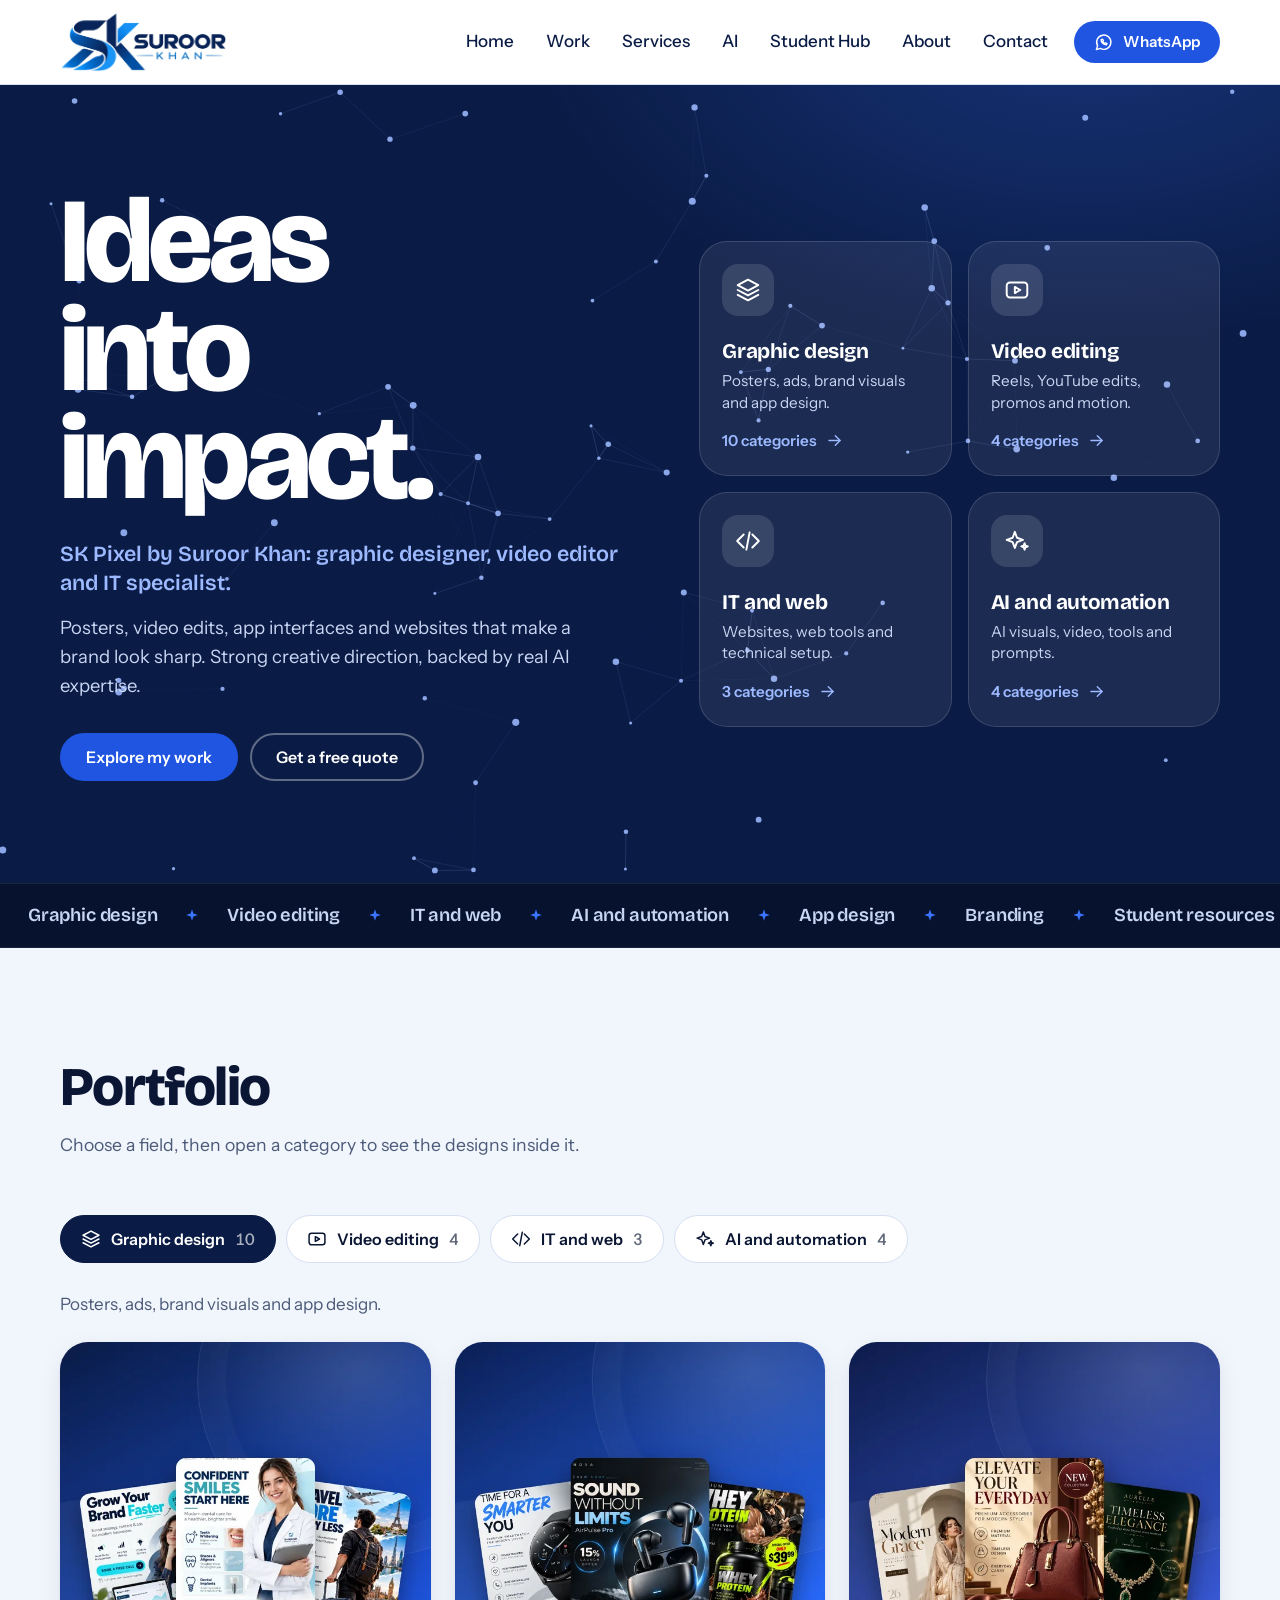
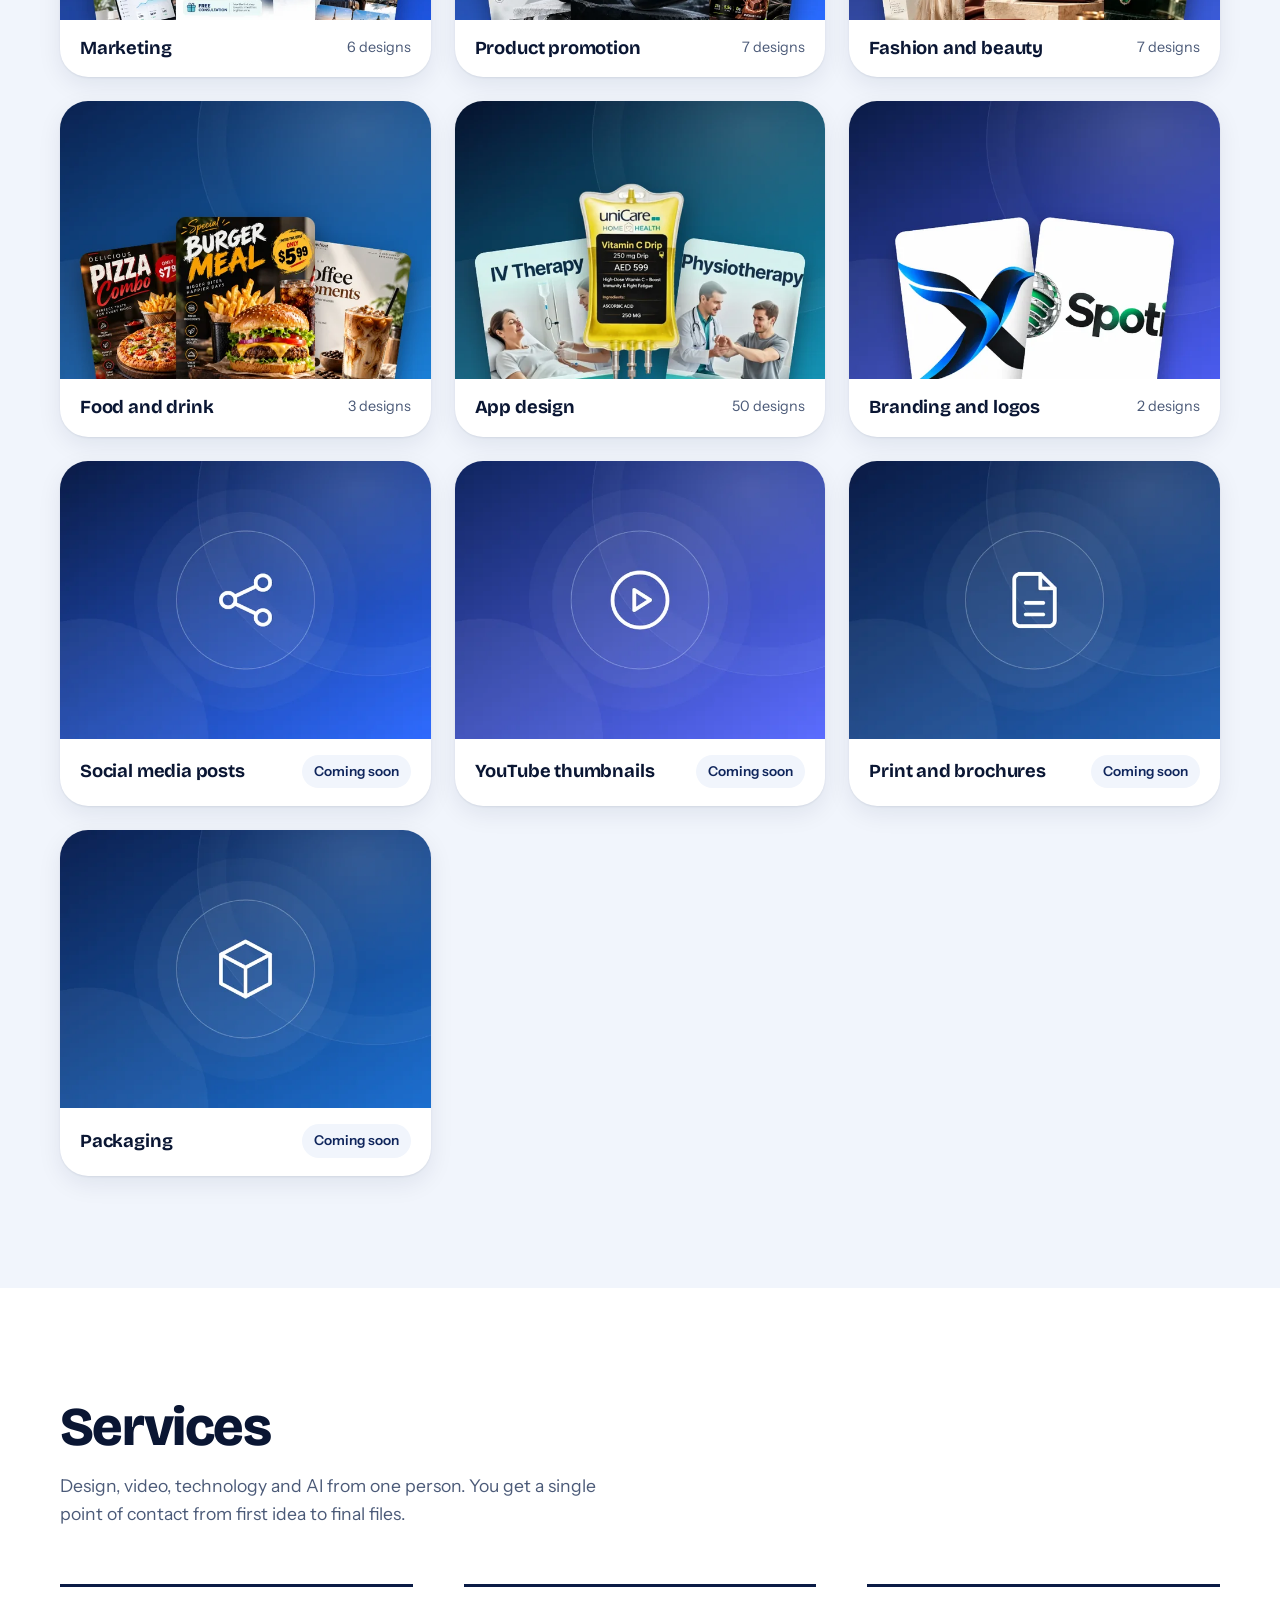
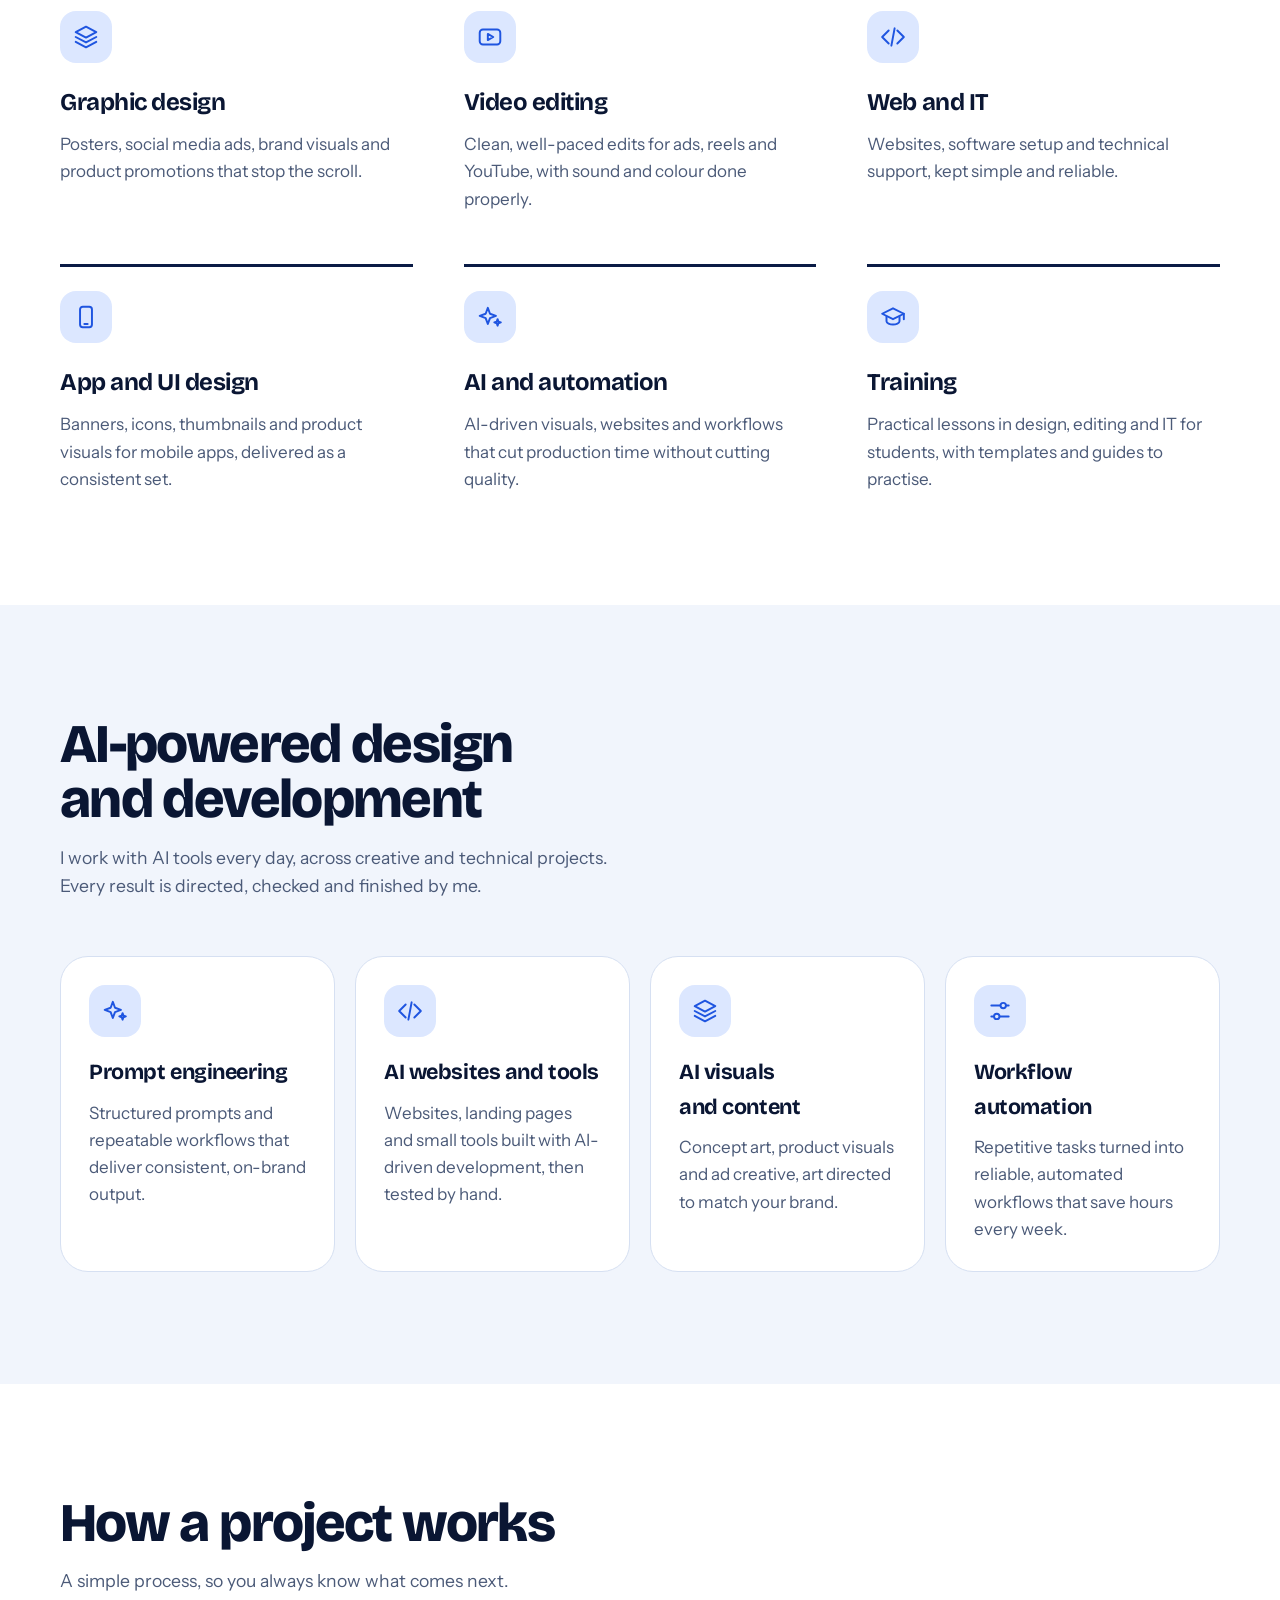
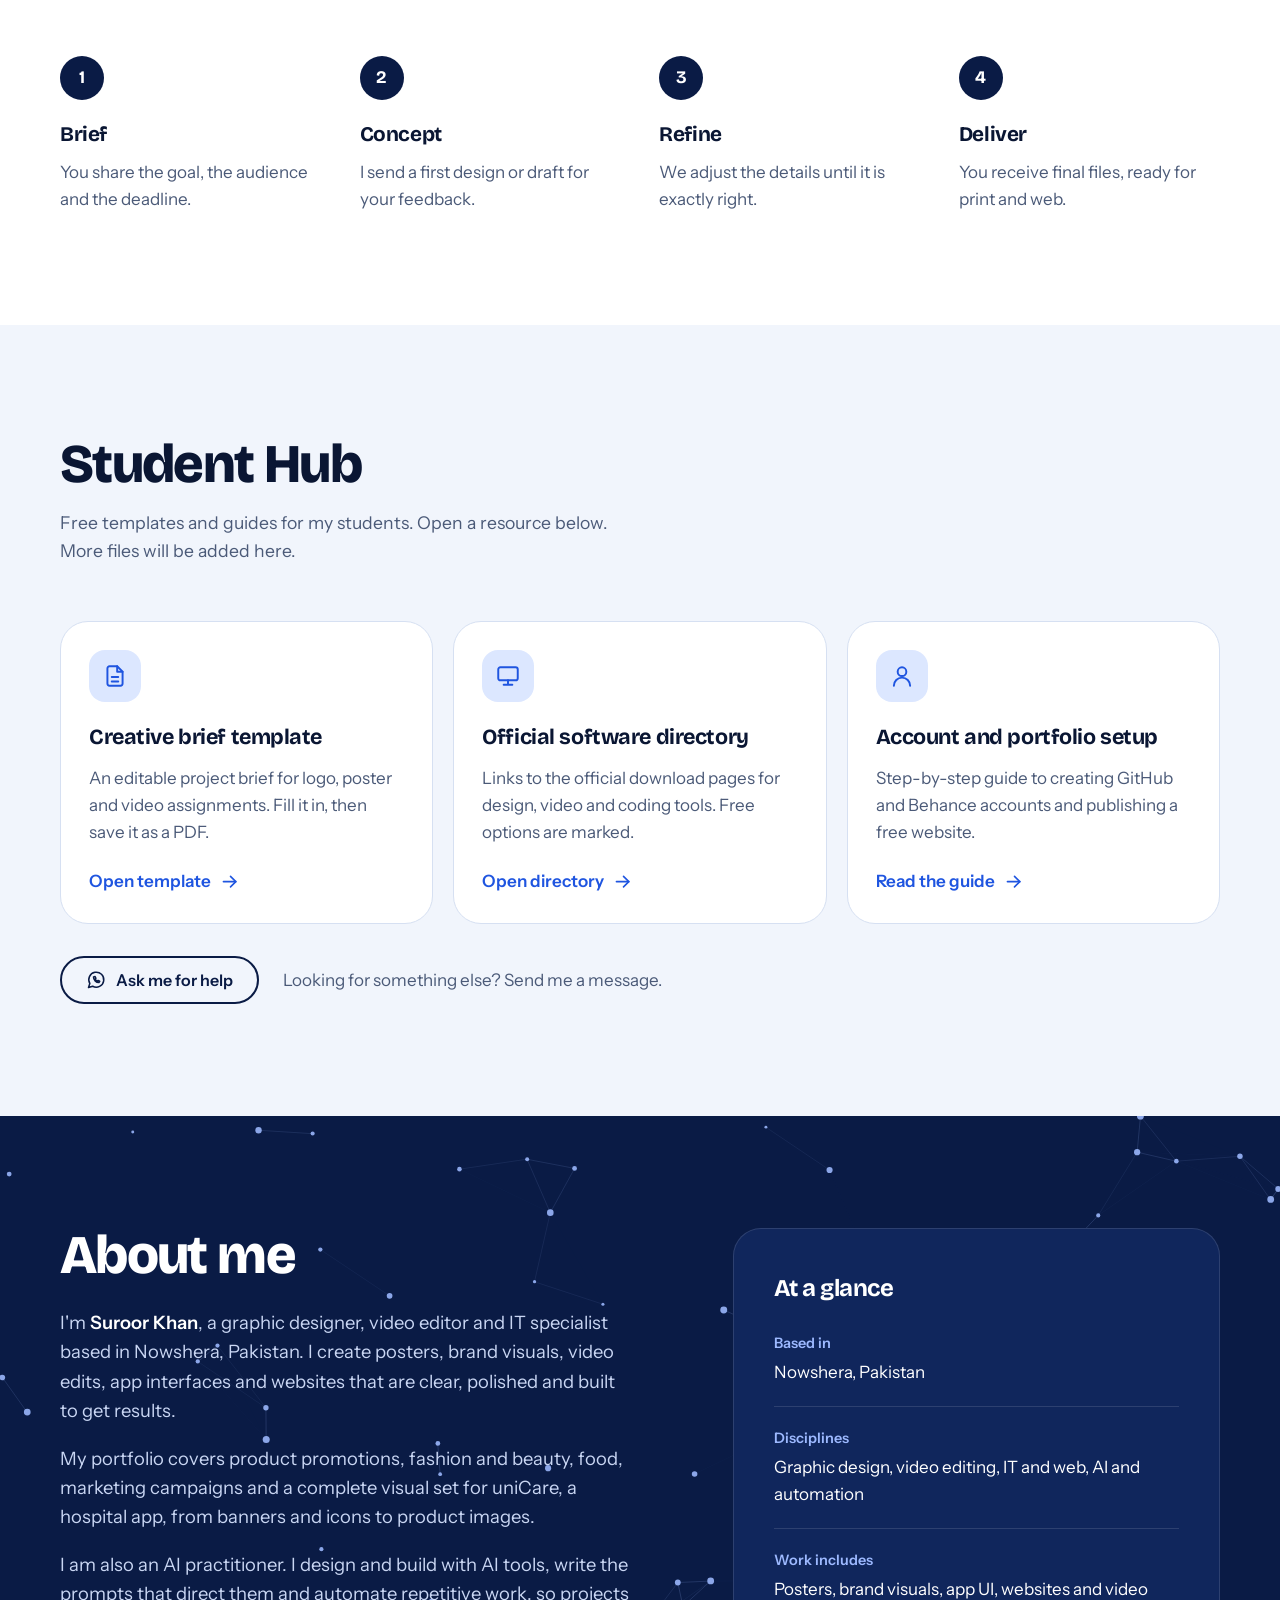
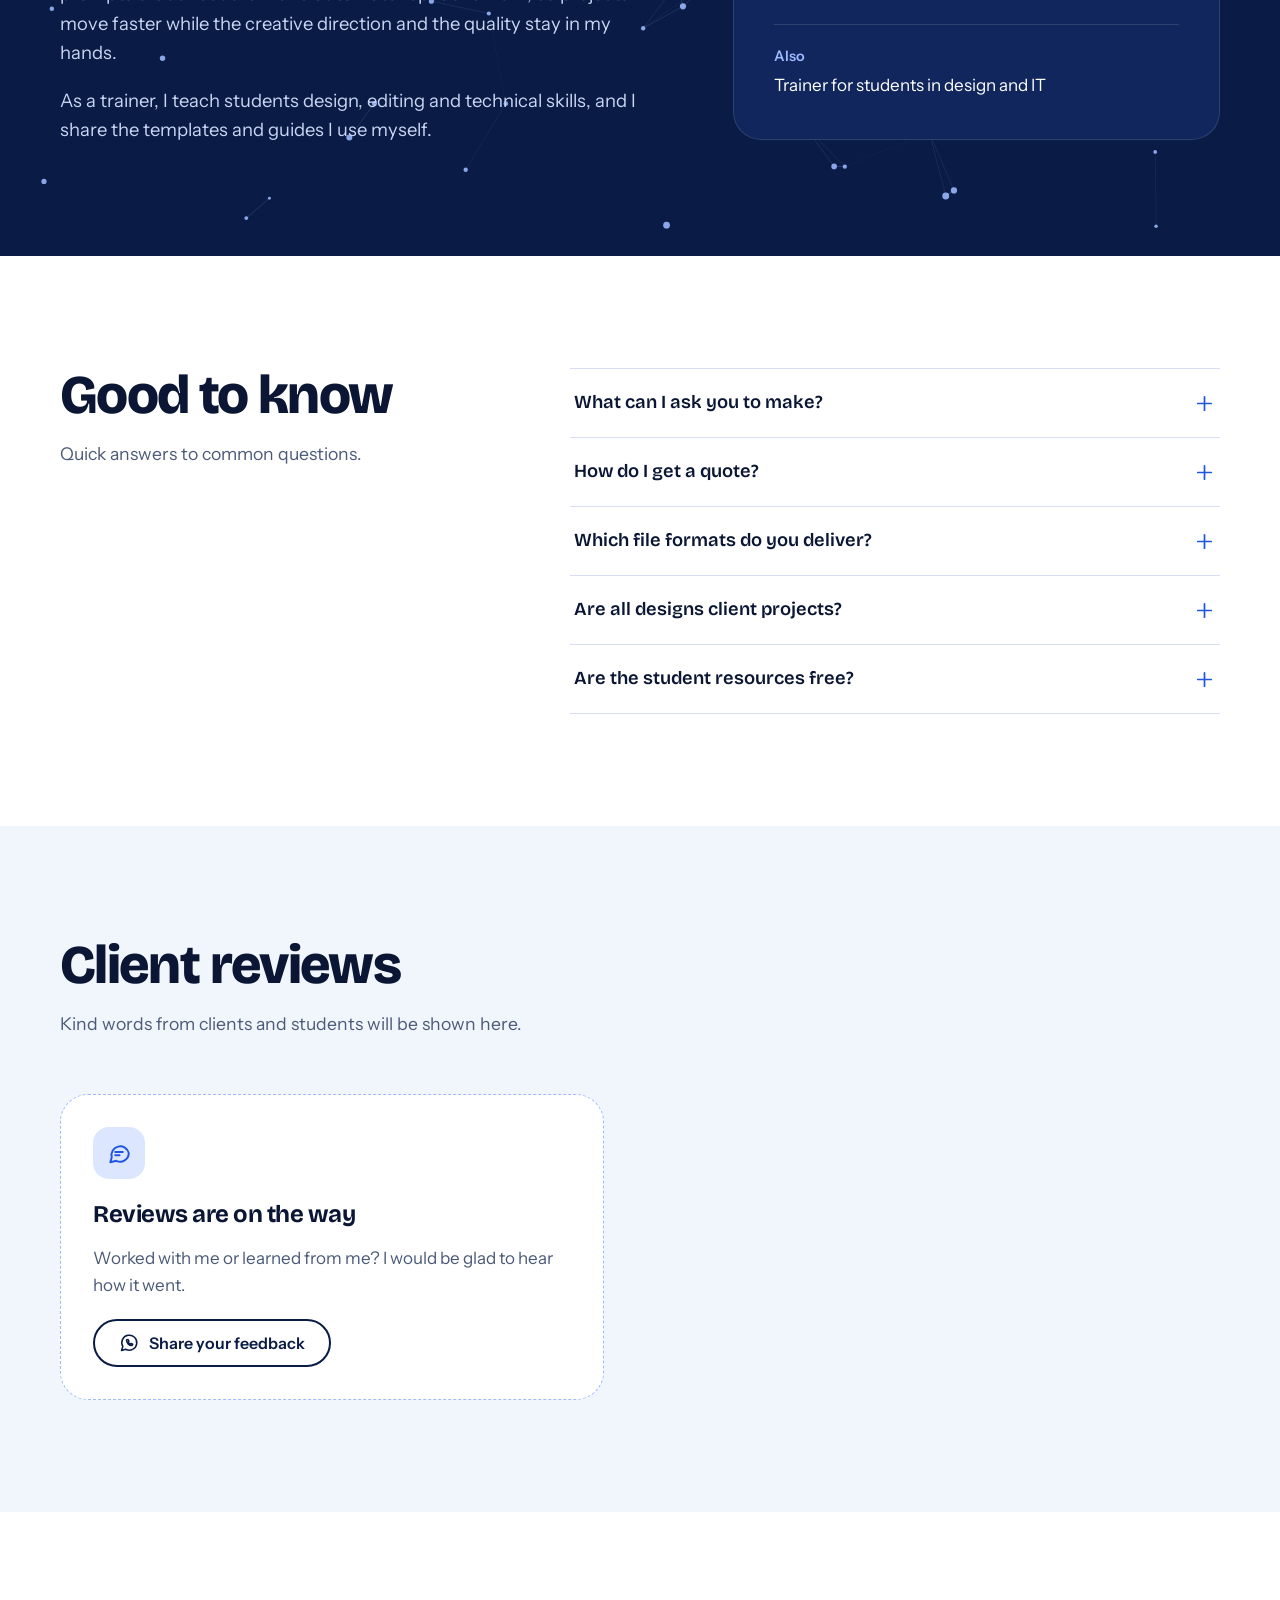
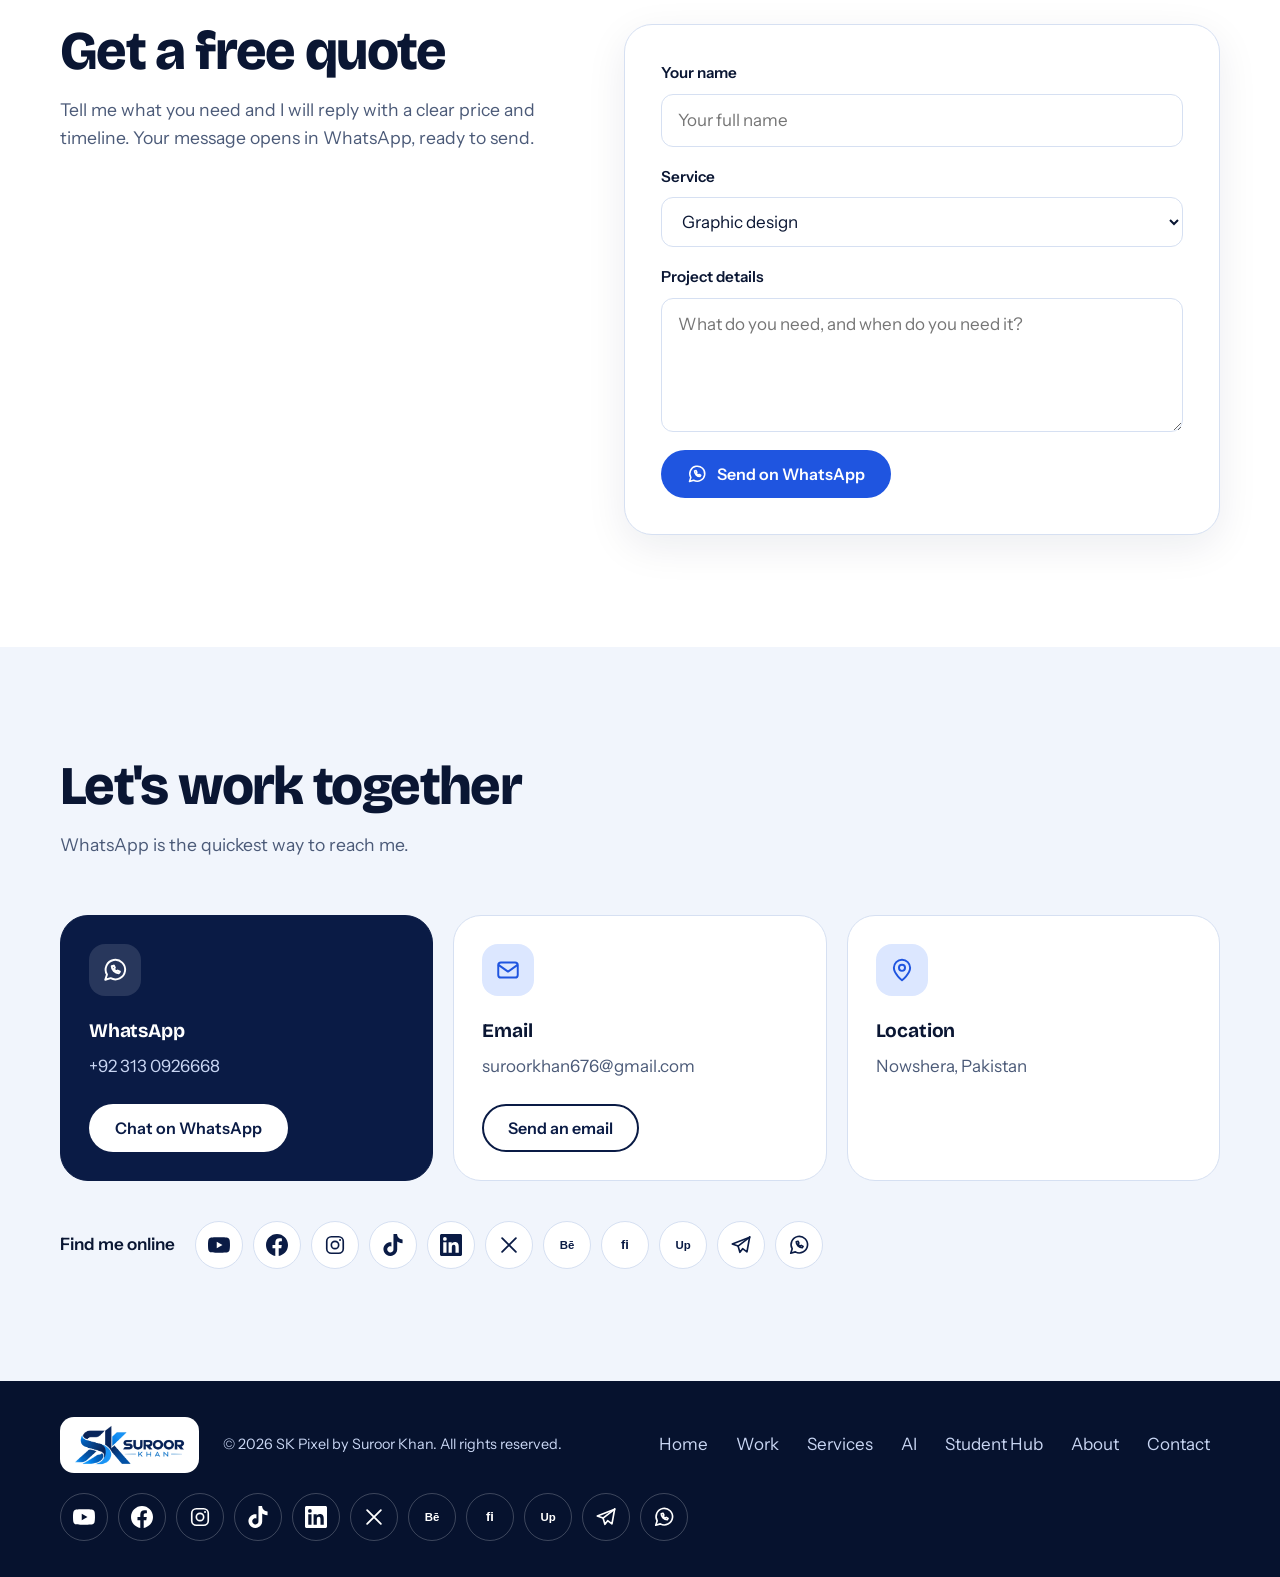
==== commit 6766dcf0: "Update canonical and Open Graph URLs in index.html" ====
--- a/index.html
+++ b/index.html
@@ -9,22 +9,22 @@
 <meta name="author" content="Suroor Khan">
 <meta name="robots" content="index,follow,max-image-preview:large">
 <meta name="theme-color" content="#0a1b45">
-<link rel="canonical" href="https://YOUR-SITE.com/">
+<link rel="canonical" href="https://suroor-khan-pk.pages.dev/">
 <meta property="og:site_name" content="SK Pixel">
 <meta property="og:title" content="SK Pixel | Suroor Khan, Graphic Designer, Video Editor and IT Specialist">
 <meta property="og:description" content="Posters, brand visuals, app design, video edits, websites and AI work from Nowshera, Pakistan. Free guides for students in the Student Hub.">
 <meta property="og:type" content="website">
-<meta property="og:url" content="https://YOUR-SITE.com/">
-<meta property="og:image" content="https://YOUR-SITE.com/og-image.png">
+<meta property="og:url" content="https://suroor-khan-pk.pages.dev/">
+<meta property="og:image" content="https://suroor-khan-pk.pages.dev/og-image.png">
 <meta property="og:image:width" content="1200">
 <meta property="og:image:height" content="630">
 <meta name="twitter:card" content="summary_large_image">
 <meta name="twitter:title" content="SK Pixel | Suroor Khan">
 <meta name="twitter:description" content="Graphic design, video editing, IT and AI work from Nowshera, Pakistan.">
-<meta name="twitter:image" content="https://YOUR-SITE.com/og-image.png">
+<meta name="twitter:image" content="https://suroor-khan-pk.pages.dev/og-image.png">
 <link rel="icon" type="image/png" href="favicon.png">
 <link rel="apple-touch-icon" href="apple-touch-icon.png">
-<script type="application/ld+json">{"@context":"https://schema.org","@graph":[{"@type":"ProfessionalService","@id":"https://YOUR-SITE.com/#studio","name":"SK Pixel","alternateName":"SK Pixel by Suroor Khan","url":"https://YOUR-SITE.com/","image":"https://YOUR-SITE.com/og-image.png","description":"Graphic design, video editing, web and IT services and AI work from Nowshera, Pakistan.","email":"suroorkhan676@gmail.com","telephone":"+923130926668","address":{"@type":"PostalAddress","addressLocality":"Nowshera","addressRegion":"Khyber Pakhtunkhwa","addressCountry":"PK"},"areaServed":"Worldwide","founder":{"@id":"https://YOUR-SITE.com/#suroor"},"sameAs":["https://www.youtube.com/@SKPixel-Official"],"knowsAbout":["Graphic design","Video editing","Web design","App UI design","Artificial intelligence"]},{"@type":"Person","@id":"https://YOUR-SITE.com/#suroor","name":"Suroor Khan","jobTitle":"Graphic Designer, Video Editor and IT Specialist","url":"https://YOUR-SITE.com/","email":"suroorkhan676@gmail.com","telephone":"+923130926668","address":{"@type":"PostalAddress","addressLocality":"Nowshera","addressCountry":"PK"},"worksFor":{"@id":"https://YOUR-SITE.com/#studio"},"sameAs":["https://www.youtube.com/@SKPixel-Official"]}]}</script>
+<script type="application/ld+json">{"@context":"https://schema.org","@graph":[{"@type":"ProfessionalService","@id":"https://suroor-khan-pk.pages.dev/#studio","name":"SK Pixel","alternateName":"SK Pixel by Suroor Khan","url":"https://suroor-khan-pk.pages.dev/","image":"https://suroor-khan-pk.pages.dev/og-image.png","description":"Graphic design, video editing, web and IT services and AI work from Nowshera, Pakistan.","email":"suroorkhan676@gmail.com","telephone":"+923130926668","address":{"@type":"PostalAddress","addressLocality":"Nowshera","addressRegion":"Khyber Pakhtunkhwa","addressCountry":"PK"},"areaServed":"Worldwide","founder":{"@id":"https://suroor-khan-pk.pages.dev/#suroor"},"sameAs":["https://www.youtube.com/@SKPixel-Official"],"knowsAbout":["Graphic design","Video editing","Web design","App UI design","Artificial intelligence"]},{"@type":"Person","@id":"https://suroor-khan-pk.pages.dev/#suroor","name":"Suroor Khan","jobTitle":"Graphic Designer, Video Editor and IT Specialist","url":"https://suroor-khan-pk.pages.dev/","email":"suroorkhan676@gmail.com","telephone":"+923130926668","address":{"@type":"PostalAddress","addressLocality":"Nowshera","addressCountry":"PK"},"worksFor":{"@id":"https://suroor-khan-pk.pages.dev/#studio"},"sameAs":["https://www.youtube.com/@SKPixel-Official"]}]}</script>
 <link rel="preconnect" href="https://fonts.googleapis.com">
 <link rel="preconnect" href="https://fonts.gstatic.com" crossorigin>
 <link rel="stylesheet" href="https://fonts.googleapis.com/css2?family=Bricolage+Grotesque:opsz,wght@12..96,500;12..96,700;12..96,800&family=Instrument+Sans:wght@400;500;600&display=swap">
